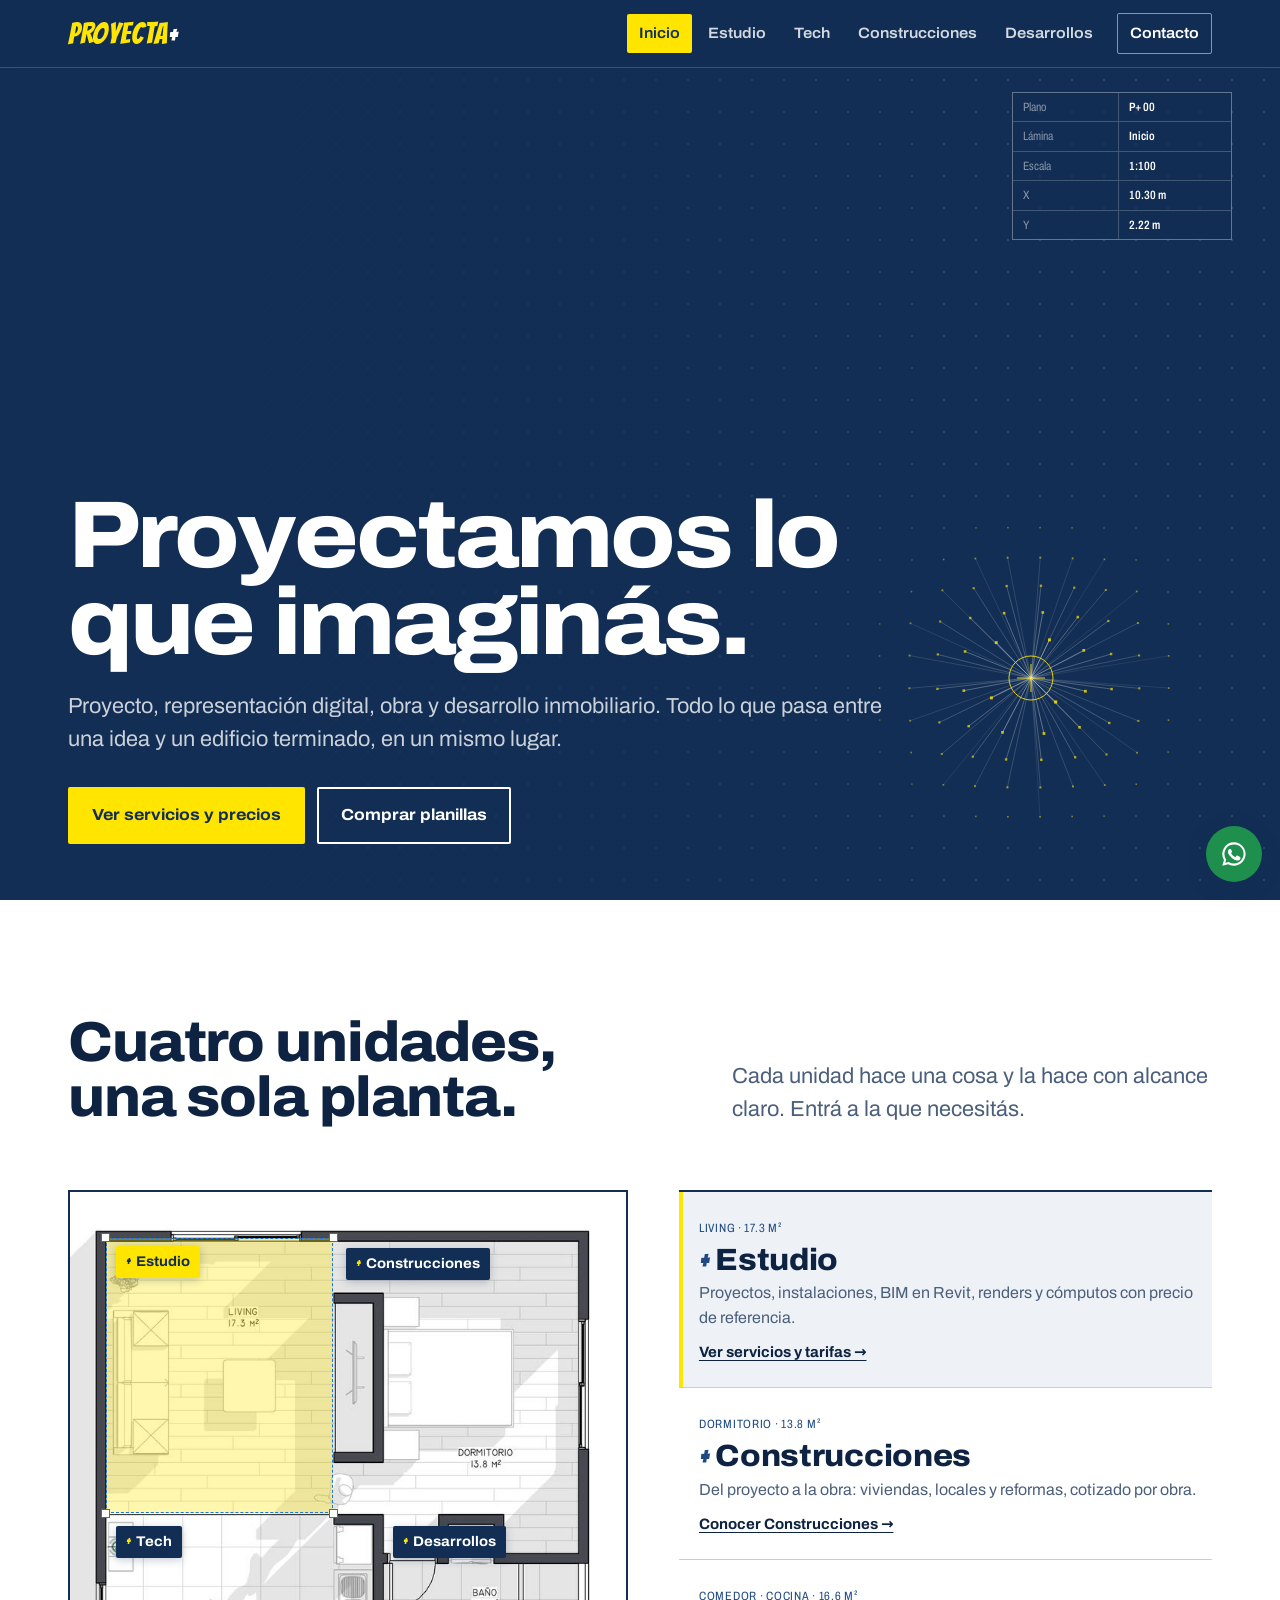
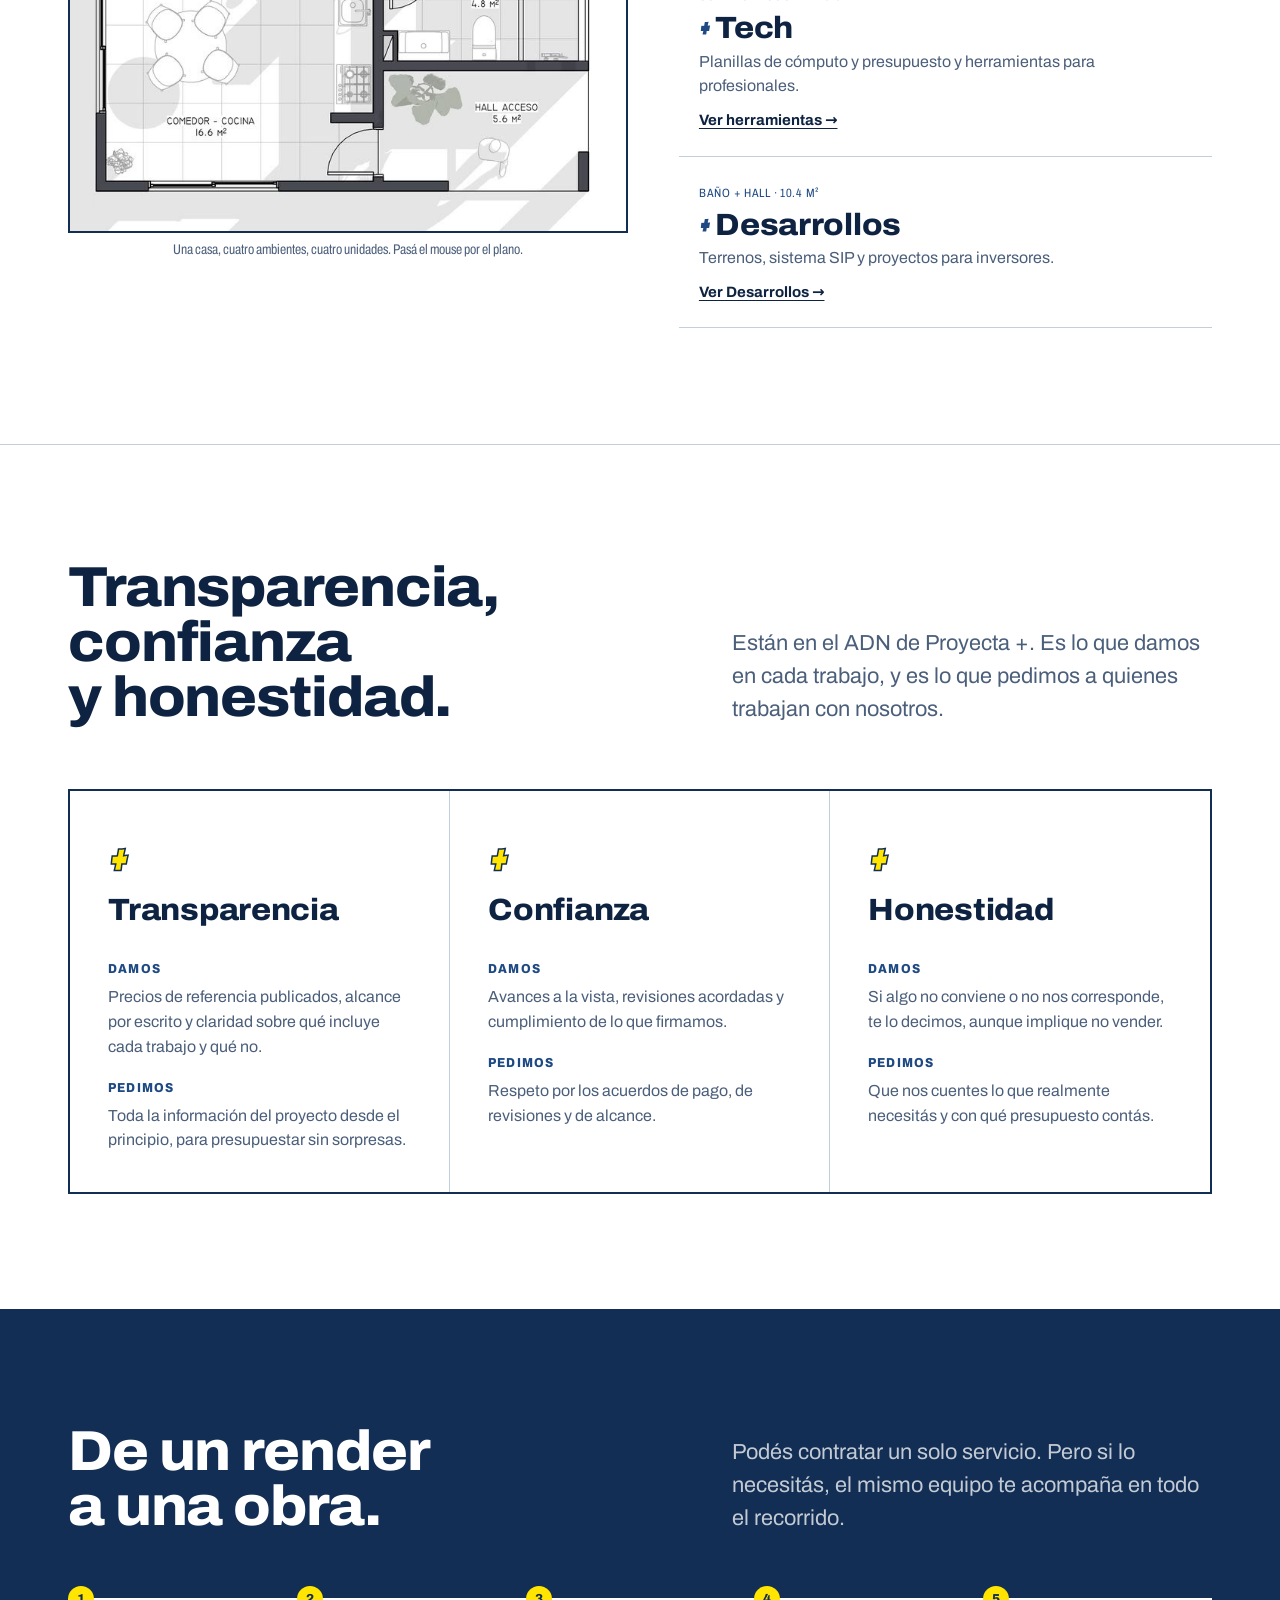
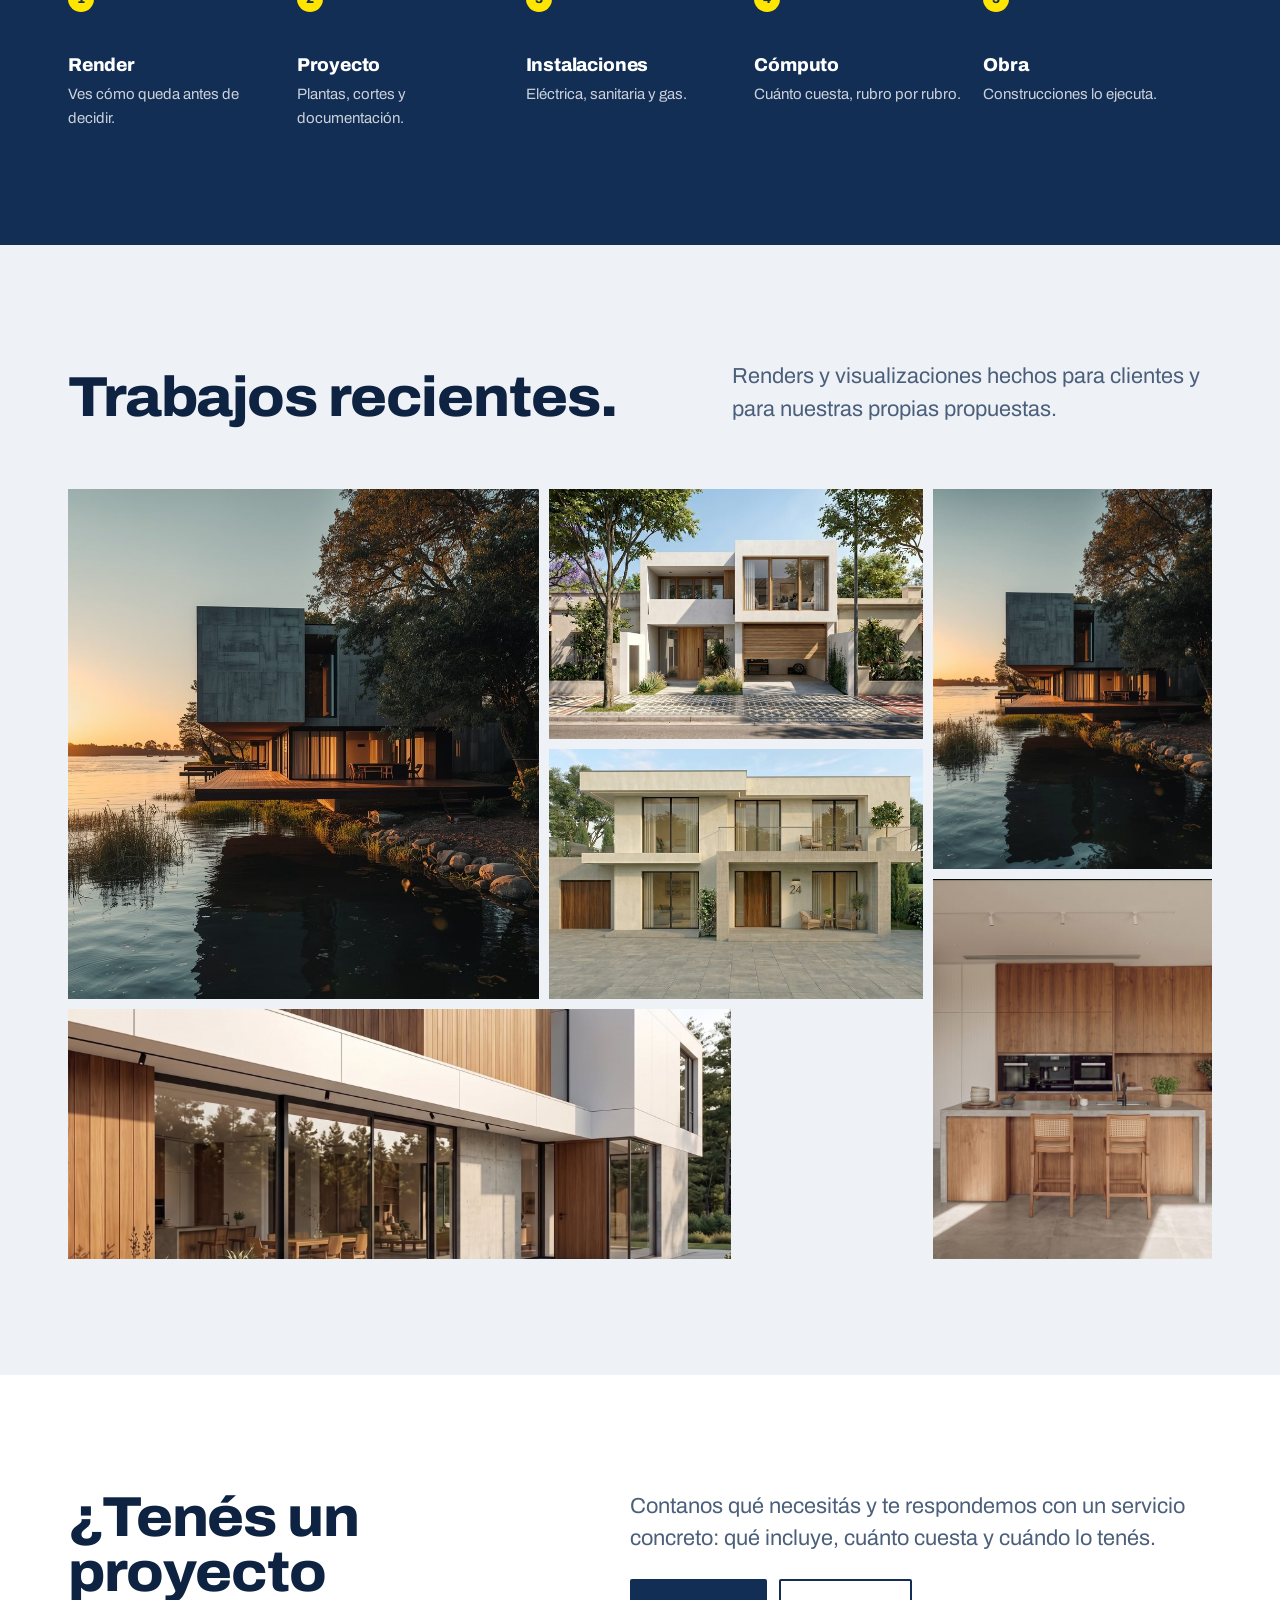
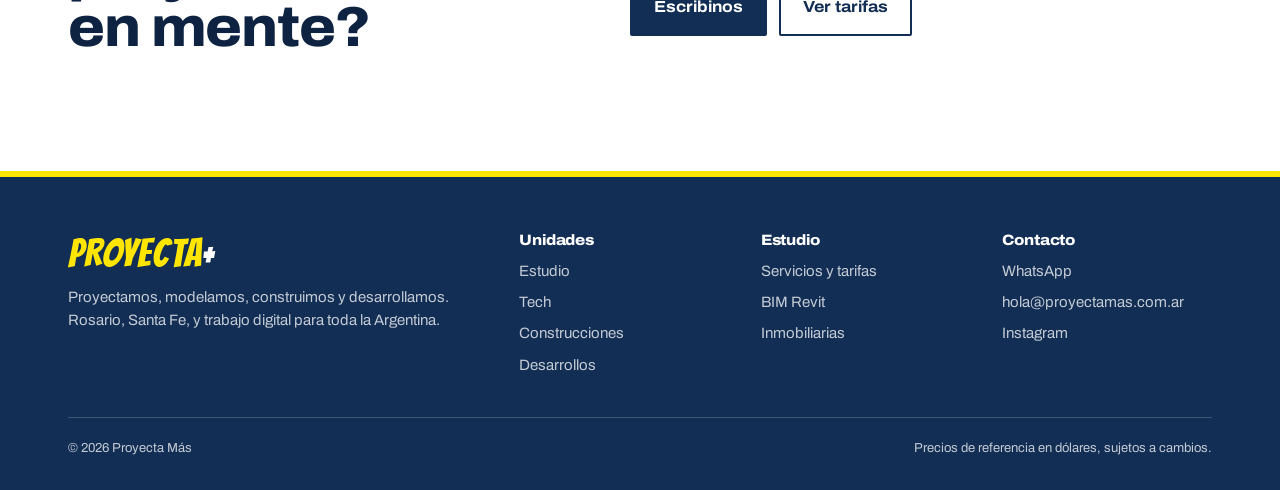
==== proyectamas/index.html @ a16e7447 "Plano real con selección de unidades en el inicio e imágenes por LOD - Inicio: plano de vivienda con" ====
<!doctype html>
<html lang="es-AR">
<head>
  <meta charset="utf-8">
  <meta name="viewport" content="width=device-width, initial-scale=1">
  <title>Proyecta Más · Proyectamos lo que imaginás</title>
  <meta name="description" content="Proyecto, BIM, renders, cómputos, obras y desarrollos inmobiliarios. Rosario y toda la Argentina.">
  <meta name="theme-color" content="#122e54">
  <meta property="og:title" content="Proyecta Más · Proyectamos lo que imaginás">
  <meta property="og:description" content="Proyecto, BIM, renders, cómputos, obras y desarrollos inmobiliarios. Rosario y toda la Argentina.">
  <meta property="og:image" content="assets/render_4.jpg">
  <link rel="icon" type="image/png" sizes="32x32" href="assets/icon/favicon-32.png">
  <link rel="icon" type="image/png" sizes="192x192" href="assets/icon/favicon-192.png">
  <link rel="apple-touch-icon" href="assets/icon/apple-touch-icon.png">
  <link rel="preload" href="assets/fonts/archivo-var.woff2" as="font" type="font/woff2" crossorigin>
  <link rel="stylesheet" href="css/site.css">
</head>
<body data-pagina="index">
  <a class="sr-only" href="#contenido">Saltar al contenido</a>
  <header class="site-header">
    <div class="wrap">
      <a class="logo" href="index.html" aria-label="Proyecta Más, inicio">PROYECTA<span>+</span></a>
      <button class="nav-toggle" aria-expanded="false" aria-controls="nav">Menú</button>
      <nav class="nav" id="nav" aria-label="Principal">
        <a href="index.html" aria-current="page">Inicio</a>
        <a href="estudio.html">Estudio</a>
        <a href="tech.html">Tech</a>
        <a href="construcciones.html">Construcciones</a>
        <a href="desarrollos.html">Desarrollos</a>
        <a class="nav-cta" href="contacto.html">Contacto</a>
      </nav>
    </div>
  </header>
  <main id="contenido">
    <section class="plano" aria-labelledby="h1">
      <canvas data-modo="grilla" aria-hidden="true"></canvas>
      <div class="rotulo" aria-hidden="true">
        <div>Plano</div><div><b>P+ 00</b></div>
        <div>Lámina</div><div><b>Inicio</b></div>
        <div>Escala</div><div><b>1:100</b></div>
        <div>X</div><div><b data-rot-x>0.00 m</b></div>
        <div>Y</div><div><b data-rot-y>0.00 m</b></div>
      </div>
      <div class="wrap">
        <h1 class="d1" id="h1">Proyectamos lo que imaginás.</h1>
        <p class="lead" style="margin-top:24px">Proyecto, representación digital, obra y desarrollo inmobiliario. Todo lo que pasa entre una idea y un edificio terminado, en un mismo lugar.</p>
        <div class="hero-actions">
          <a class="btn btn--yellow" href="estudio.html#tarifas">Ver servicios y precios</a>
          <a class="btn btn--ghost" href="tech.html">Comprar planillas</a>
        </div>
      </div>
    </section>

    <section class="sec sec--sheet" aria-labelledby="h-unidades">
      <div class="wrap">
        <div class="sec-head">
          <h2 class="d2" id="h-unidades">Cuatro unidades, una sola planta.</h2>
          <p class="lead">Cada unidad hace una cosa y la hace con alcance claro. Entrá a la que necesitás.</p>
        </div>

        <div class="plano-real" data-plano-real>
          <figure class="plano-img">
            <img src="assets/plano-unidades.jpg" width="736" height="847" alt="Planta de una vivienda con living, dormitorio, comedor-cocina, baño y hall de acceso" loading="lazy">
            <a class="zona" data-u="estudio" href="estudio.html" style="left:6.4%;top:7.3%;width:40.9%;height:42.9%" aria-label="Estudio: Proyectos, instalaciones, BIM en Revit, renders y cómputos con precio de referencia.">
              <i class="g g1"></i><i class="g g2"></i><i class="g g3"></i><i class="g g4"></i>
              <span class="zona-tag"><b>+</b> Estudio</span>
            </a>
            <a class="zona" data-u="construcciones" href="construcciones.html" style="left:47.8%;top:7.3%;width:45.2%;height:42.9%" aria-label="Construcciones: Del proyecto a la obra: viviendas, locales y reformas, cotizado por obra.">
              <i class="g g1"></i><i class="g g2"></i><i class="g g3"></i><i class="g g4"></i>
              <span class="zona-tag"><b>+</b> Construcciones</span>
            </a>
            <a class="zona" data-u="tech" href="tech.html" style="left:6.4%;top:50.8%;width:48.0%;height:42.5%" aria-label="Tech: Planillas de cómputo y presupuesto y herramientas para profesionales.">
              <i class="g g1"></i><i class="g g2"></i><i class="g g3"></i><i class="g g4"></i>
              <span class="zona-tag"><b>+</b> Tech</span>
            </a>
            <a class="zona" data-u="desarrollos" href="desarrollos.html" style="left:56.4%;top:50.8%;width:36.7%;height:42.5%" aria-label="Desarrollos: Terrenos, sistema SIP y proyectos para inversores.">
              <i class="g g1"></i><i class="g g2"></i><i class="g g3"></i><i class="g g4"></i>
              <span class="zona-tag"><b>+</b> Desarrollos</span>
            </a>
            <figcaption class="note">Una casa, cuatro ambientes, cuatro unidades. Pasá el mouse por el plano.</figcaption>
          </figure>
          <ol class="unidades-lista">
            <li><a data-u="estudio" href="estudio.html">
              <span class="u-amb">Living · 17.3 m²</span>
              <h3><span>+</span> Estudio</h3>
              <p>Proyectos, instalaciones, BIM en Revit, renders y cómputos con precio de referencia.</p>
              <span class="u-cta">Ver servicios y tarifas →</span>
            </a></li>
            <li><a data-u="construcciones" href="construcciones.html">
              <span class="u-amb">Dormitorio · 13.8 m²</span>
              <h3><span>+</span> Construcciones</h3>
              <p>Del proyecto a la obra: viviendas, locales y reformas, cotizado por obra.</p>
              <span class="u-cta">Conocer Construcciones →</span>
            </a></li>
            <li><a data-u="tech" href="tech.html">
              <span class="u-amb">Comedor · cocina · 16.6 m²</span>
              <h3><span>+</span> Tech</h3>
              <p>Planillas de cómputo y presupuesto y herramientas para profesionales.</p>
              <span class="u-cta">Ver herramientas →</span>
            </a></li>
            <li><a data-u="desarrollos" href="desarrollos.html">
              <span class="u-amb">Baño + hall · 10.4 m²</span>
              <h3><span>+</span> Desarrollos</h3>
              <p>Terrenos, sistema SIP y proyectos para inversores.</p>
              <span class="u-cta">Ver Desarrollos →</span>
            </a></li>
          </ol>
        </div>
      </div>
    </section>

    <section class="sec valores" aria-labelledby="h-valores">
      <div class="wrap">
        <div class="sec-head">
          <h2 class="d2" id="h-valores">Transparencia, confianza y honestidad.</h2>
          <p class="lead">Están en el ADN de Proyecta +. Es lo que damos en cada trabajo, y es lo que pedimos a quienes trabajan con nosotros.</p>
        </div>
        <div class="valores-grid">
          <article class="valor">
            <h3>Transparencia</h3>
            <dl>
              <dt>Damos</dt><dd>Precios de referencia publicados, alcance por escrito y claridad sobre qué incluye cada trabajo y qué no.</dd>
              <dt>Pedimos</dt><dd>Toda la información del proyecto desde el principio, para presupuestar sin sorpresas.</dd>
            </dl>
          </article>
          <article class="valor">
            <h3>Confianza</h3>
            <dl>
              <dt>Damos</dt><dd>Avances a la vista, revisiones acordadas y cumplimiento de lo que firmamos.</dd>
              <dt>Pedimos</dt><dd>Respeto por los acuerdos de pago, de revisiones y de alcance.</dd>
            </dl>
          </article>
          <article class="valor">
            <h3>Honestidad</h3>
            <dl>
              <dt>Damos</dt><dd>Si algo no conviene o no nos corresponde, te lo decimos, aunque implique no vender.</dd>
              <dt>Pedimos</dt><dd>Que nos cuentes lo que realmente necesitás y con qué presupuesto contás.</dd>
            </dl>
          </article>
        </div>
      </div>
    </section>

    <section class="sec sec--ink" aria-labelledby="h-flujo">
      <div class="wrap">
        <div class="sec-head">
          <h2 class="d2" id="h-flujo">De un render a una obra.</h2>
          <p class="lead">Podés contratar un solo servicio. Pero si lo necesitás, el mismo equipo te acompaña en todo el recorrido.</p>
        </div>
        <ol class="secuencia" style="--n:5">
          <li><h3>Render</h3><p>Ves cómo queda antes de decidir.</p></li>
          <li><h3>Proyecto</h3><p>Plantas, cortes y documentación.</p></li>
          <li><h3>Instalaciones</h3><p>Eléctrica, sanitaria y gas.</p></li>
          <li><h3>Cómputo</h3><p>Cuánto cuesta, rubro por rubro.</p></li>
          <li><h3>Obra</h3><p>Construcciones lo ejecuta.</p></li>
        </ol>
      </div>
    </section>

    <section class="sec" aria-labelledby="h-trabajos">
      <div class="wrap">
        <div class="sec-head">
          <h2 class="d2" id="h-trabajos">Trabajos recientes.</h2>
          <p class="lead">Renders y visualizaciones hechos para clientes y para nuestras propias propuestas.</p>
        </div>
        <div class="galeria">
          <figure class="g1"><img src="assets/render_4.jpg" alt="Vivienda frente a un espejo de agua al atardecer" loading="lazy"></figure>
          <figure class="g2"><img src="assets/render_6.jpg" alt="Fachada de vivienda de dos plantas con jardín" loading="lazy"></figure>
          <figure class="g3"><img src="assets/img_2.jpg" alt="Living de doble altura revestido en madera" loading="lazy"></figure>
          <figure class="g4"><img src="assets/render_9.jpg" alt="Casa blanca de dos plantas con cochera" loading="lazy"></figure>
          <figure class="g5"><img src="assets/render_2.jpg" alt="Cocina con isla en madera clara" loading="lazy"></figure>
          <figure class="g6"><img src="assets/img_6.jpg" alt="Vivienda contemporánea con fachada de madera y vidrio" loading="lazy"></figure>
        </div>
      </div>
    </section>

    <section class="sec sec--sheet" aria-labelledby="h-cta">
      <div class="wrap split">
        <h2 class="d2" id="h-cta">¿Tenés un proyecto en mente?</h2>
        <div>
          <p class="lead" style="margin-top:0">Contanos qué necesitás y te respondemos con un servicio concreto: qué incluye, cuánto cuesta y cuándo lo tenés.</p>
          <div class="hero-actions" style="margin-top:24px;display:flex;gap:12px;flex-wrap:wrap">
            <a class="btn btn--ink" href="contacto.html">Escribinos</a>
            <a class="btn btn--line" href="estudio.html#tarifas">Ver tarifas</a>
          </div>
        </div>
      </div>
    </section>
  </main>
  <footer class="site-footer">
    <div class="wrap">
      <div class="cols">
        <div>
          <a class="logo" href="index.html">PROYECTA<span>+</span></a>
          <p style="margin-top:12px;max-width:28em">Proyectamos, modelamos, construimos y desarrollamos. Rosario, Santa Fe, y trabajo digital para toda la Argentina.</p>
        </div>
        <div>
          <h4>Unidades</h4>
          <ul><li><a href="estudio.html">Estudio</a></li><li><a href="tech.html">Tech</a></li><li><a href="construcciones.html">Construcciones</a></li><li><a href="desarrollos.html">Desarrollos</a></li></ul>
        </div>
        <div>
          <h4>Estudio</h4>
          <ul><li><a href="estudio.html#tarifas">Servicios y tarifas</a></li><li><a href="estudio.html#bim">BIM Revit</a></li><li><a href="estudio.html#inmobiliarias">Inmobiliarias</a></li></ul>
        </div>
        <div>
          <h4>Contacto</h4>
          <ul>
            <li><a href="https://wa.me/5493425104877" target="_blank" rel="noopener">WhatsApp</a></li>
            <li><a href="mailto:hola@proyectamas.com.ar">hola@proyectamas.com.ar</a></li>
            <li><a href="https://instagram.com/_proyectamas_" target="_blank" rel="noopener">Instagram</a></li>
          </ul>
        </div>
      </div>
      <div class="legal"><span>© <span id="anio">2026</span> Proyecta Más</span><span>Precios de referencia en dólares, sujetos a cambios.</span></div>
    </div>
  </footer>
  <a class="wa-float" href="https://wa.me/5493425104877" target="_blank" rel="noopener" aria-label="Escribinos por WhatsApp"><svg viewBox="0 0 24 24" fill="currentColor" aria-hidden="true"><path d="M12 2a10 10 0 0 0-8.6 15.1L2 22l5-1.3A10 10 0 1 0 12 2zm0 18.2a8.2 8.2 0 0 1-4.2-1.2l-.3-.2-3 .8.8-2.9-.2-.3A8.2 8.2 0 1 1 12 20.2zm4.5-6.1c-.2-.1-1.5-.7-1.7-.8s-.4-.1-.6.1-.7.8-.8 1-.3.2-.5.1a6.7 6.7 0 0 1-3.3-2.9c-.2-.4.2-.4.7-1.3.1-.2 0-.3 0-.4l-.8-1.8c-.2-.5-.4-.4-.6-.4h-.5a1 1 0 0 0-.7.3 3 3 0 0 0-.9 2.2 5.1 5.1 0 0 0 1.1 2.7 11.7 11.7 0 0 0 4.5 4c1.7.7 2.3.8 3.2.6a2.7 2.7 0 0 0 1.8-1.2 2.2 2.2 0 0 0 .2-1.2c-.1-.1-.3-.2-.5-.3z"/></svg></a>
  <script src="js/site.js"></script>
</body>
</html>
---- proyectamas/css/site.css ----
/* PROYECTA + — hoja de estilos compartida
   Paleta institucional: azul #1e4982, azul oscuro #122e54, amarillo #ffe500 */

@font-face { font-family: "Archivo"; src: url(../assets/fonts/archivo-var.woff2) format("woff2"); font-weight: 100 900; font-stretch: 62% 125%; font-display: swap; }
@font-face { font-family: "Bangers"; src: url(../assets/fonts/bangers.woff2) format("woff2"); font-weight: 400; font-display: swap; }

:root {
  --ink: #122e54;        /* azul oscuro: fondos de plano, texto fuerte */
  --blue: #1e4982;       /* azul institucional */
  --blue-2: #2c5a9a;
  --yellow: #ffe500;     /* resaltador */
  --paper: #eef2f7;      /* papel de plano, frío */
  --sheet: #ffffff;
  --line: #c3cedd;       /* línea fina de dibujo */
  --line-dark: rgba(255,255,255,.18);
  --text: #0e2341;
  --muted: #4b5f7b;
  --wa: #1f8f4e;

  --f-display: "Archivo", system-ui, sans-serif;
  --f-logo: "Bangers", "Archivo", sans-serif;

  --gutter: clamp(16px, 4vw, 48px);
  --max: 1240px;
  --header-h: 68px;
}

*, *::before, *::after { box-sizing: border-box; }
html { -webkit-text-size-adjust: 100%; scroll-behavior: smooth; }
@media (prefers-reduced-motion: reduce) { html { scroll-behavior: auto; } }
body {
  margin: 0;
  background: var(--paper);
  color: var(--text);
  font-family: var(--f-display);
  font-size: 17px;
  line-height: 1.55;
  font-variation-settings: "wdth" 100;
}
img { max-width: 100%; display: block; }
a { color: inherit; }
:focus-visible { outline: 3px solid var(--yellow); outline-offset: 3px; }
.sr-only { position: absolute; width: 1px; height: 1px; overflow: hidden; clip: rect(0 0 0 0); white-space: nowrap; }

.wrap { max-width: var(--max); margin: 0 auto; padding: 0 var(--gutter); }

/* ---------- Tipografía ---------- */
h1, h2, h3, h4 { margin: 0; line-height: 1.02; font-weight: 800; letter-spacing: -0.01em; }
.d1 { font-size: clamp(34px, 7.4vw, 112px); font-variation-settings: "wdth" 110; font-weight: 800; line-height: .92; letter-spacing: -0.03em; }
.d2 { font-size: clamp(30px, 4.4vw, 60px); font-variation-settings: "wdth" 106; line-height: .98; letter-spacing: -0.02em; }
.d3 { font-size: clamp(24px, 2.6vw, 34px); font-variation-settings: "wdth" 106; }
.lead { font-size: clamp(18px, 1.7vw, 22px); line-height: 1.5; max-width: 38em; color: var(--muted); }
.note { font-variation-settings: "wdth" 75; font-size: 14px; color: var(--muted); }
p { max-width: 40em; }

/* ---------- Header ---------- */
.site-header {
  position: fixed; inset: 0 0 auto 0; z-index: 50;
  height: var(--header-h);
  display: flex; align-items: center;
  background: rgba(18, 46, 84, .86);
  backdrop-filter: blur(10px);
  -webkit-backdrop-filter: blur(10px);
  border-bottom: 1px solid var(--line-dark);
  color: #fff;
}
.site-header .wrap { display: flex; align-items: center; justify-content: space-between; width: 100%; }
.logo { font-family: var(--f-logo); font-size: 30px; letter-spacing: .02em; color: var(--yellow); text-decoration: none; line-height: 1; }
.logo span { color: #fff; }
.nav { display: flex; gap: 4px; align-items: center; }
.nav a {
  text-decoration: none; font-size: 15px; font-weight: 600;
  padding: 8px 12px; border-radius: 2px; color: rgba(255,255,255,.82);
  font-variation-settings: "wdth" 108;
}
.nav a:hover { color: #fff; background: rgba(255,255,255,.08); }
.nav a[aria-current="page"] { color: var(--ink); background: var(--yellow); }
.nav .nav-cta { margin-left: 8px; border: 1px solid rgba(255,255,255,.5); color: #fff; }
.nav-toggle { display: none; background: none; border: 1px solid rgba(255,255,255,.4); color: #fff; padding: 8px 12px; font: inherit; font-weight: 600; border-radius: 2px; cursor: pointer; }

@media (max-width: 900px) {
  .nav-toggle { display: block; }
  .nav {
    position: fixed; top: var(--header-h); left: 0; right: 0; bottom: 0;
    flex-direction: column; align-items: stretch; gap: 0;
    background: var(--ink); padding: 12px var(--gutter);
    transform: translateY(-110%); transition: transform .35s ease;
    visibility: hidden;
  }
  .nav.open { transform: none; visibility: visible; }
  .nav a { font-size: 26px; padding: 16px 4px; border-bottom: 1px solid var(--line-dark); font-variation-settings: "wdth" 118; }
  .nav a[aria-current="page"] { background: none; color: var(--yellow); }
  .nav .nav-cta { margin: 20px 0 0; text-align: center; }
}

/* ---------- Hero con plano interactivo ---------- */
.plano {
  position: relative; overflow: hidden;
  background: var(--ink); color: #fff;
  min-height: min(100svh, 920px);
  display: flex; align-items: flex-end;
  padding: calc(var(--header-h) + 48px) 0 56px;
}
.plano--short { min-height: min(78svh, 720px); }
.plano canvas { position: absolute; inset: 0; width: 100%; height: 100%; display: block; }
.plano .wrap { position: relative; z-index: 2; width: 100%; pointer-events: none; }
.plano .wrap a, .plano .wrap button { pointer-events: auto; }
.plano .lead { color: rgba(255,255,255,.78); }
.plano h1 { max-width: 12ch; }
.plano--short h1 { font-size: clamp(34px, 6vw, 88px); max-width: 16ch; }
@media (min-width: 701px) { .plano .wrap > h1, .plano .wrap > .lead { margin-right: 240px; } }
.plano .hero-actions { margin-top: 32px; display: flex; gap: 12px; flex-wrap: wrap; }

/* Rótulo: el cuadro de datos de un plano */
.rotulo {
  position: absolute; right: var(--gutter); top: calc(var(--header-h) + 24px); z-index: 2;
  border: 1px solid rgba(255,255,255,.35);
  display: grid; grid-template-columns: auto auto;
  font-variation-settings: "wdth" 75; font-size: 12px; line-height: 1.2;
  color: rgba(255,255,255,.75); background: rgba(18,46,84,.6);
  pointer-events: none; min-width: 220px;
}
.rotulo div { padding: 7px 10px; border-bottom: 1px solid rgba(255,255,255,.2); }
.rotulo div:nth-child(odd) { border-right: 1px solid rgba(255,255,255,.2); color: rgba(255,255,255,.5); }
.rotulo div:nth-last-child(-n+2) { border-bottom: 0; }
.rotulo b { color: #fff; font-weight: 600; font-variant-numeric: tabular-nums; }
@media (max-width: 700px) { .rotulo { display: none; } }

/* ---------- Botones ---------- */
.btn {
  display: inline-flex; align-items: center; gap: 10px;
  font: inherit; font-weight: 700; font-size: 16px; font-variation-settings: "wdth" 110;
  padding: 14px 22px; border-radius: 2px; text-decoration: none; cursor: pointer;
  border: 2px solid currentColor; background: transparent; color: inherit;
  transition: background .15s, color .15s;
}
.btn--yellow { background: var(--yellow); border-color: var(--yellow); color: var(--ink); }
.btn--yellow:hover { background: #fff; border-color: #fff; }
.btn--ghost:hover { background: rgba(255,255,255,.1); }
.btn--ink { background: var(--ink); border-color: var(--ink); color: #fff; }
.btn--ink:hover { background: var(--blue); border-color: var(--blue); }
.btn--line { color: var(--ink); }
.btn--line:hover { background: var(--ink); color: #fff; }

/* ---------- Secciones ---------- */
.sec { padding: clamp(64px, 9vw, 128px) 0; }
.sec--sheet { background: var(--sheet); }
.sec--ink { background: var(--ink); color: #fff; }
.sec--ink .lead { color: rgba(255,255,255,.75); }
.sec-head { display: grid; grid-template-columns: minmax(0, 1.25fr) minmax(0, 1fr); gap: 24px 64px; align-items: end; margin-bottom: clamp(36px, 5vw, 64px); }
.sec-head .lead { margin: 0; }
@media (max-width: 1000px) { .sec-head { grid-template-columns: 1fr; } }

/* ---------- Planta de unidades (home) ---------- */
.planta-wrap { position: relative; }
.planta { width: 100%; height: auto; display: block; }
.planta .room { cursor: pointer; }
.planta .room rect.fill { fill: var(--sheet); transition: fill .2s; }
.planta .room:hover rect.fill, .planta .room:focus rect.fill { fill: var(--yellow); }
.planta .room:focus { outline: none; }
.planta .room:focus-visible rect.fill { fill: var(--yellow); }
.planta .wall { stroke: var(--ink); stroke-width: 10; fill: none; stroke-linecap: square; }
.planta .thin { stroke: var(--ink); stroke-width: 1.5; fill: none; }
.planta .dim { stroke: var(--blue); stroke-width: 1; fill: none; }
.planta .door { stroke: var(--ink); stroke-width: 1.5; fill: none; stroke-dasharray: 4 4; }
.planta text { fill: var(--ink); font-family: var(--f-display); }
.planta .r-name { font-size: 44px; font-weight: 800; font-variation-settings: "wdth" 120; }
.planta .r-plus { font-family: var(--f-logo); font-size: 52px; fill: var(--blue); }
.planta .r-desc { font-size: 19px; fill: var(--muted); }
.planta .r-go { font-size: 17px; font-weight: 700; text-decoration: underline; }
.planta .dim-t { font-size: 15px; fill: var(--blue); font-variation-settings: "wdth" 75; }

.unidades-list { display: none; }
@media (max-width: 760px) {
  .planta-wrap { display: none; }
  .unidades-list { display: grid; gap: 0; border: 2px solid var(--ink); }
  .unidades-list a { display: block; padding: 24px 20px; text-decoration: none; border-bottom: 1px solid var(--line); background: var(--sheet); }
  .unidades-list a:last-child { border-bottom: 0; }
  .unidades-list a:active { background: var(--yellow); }
  .unidades-list h3 { font-size: 30px; font-variation-settings: "wdth" 118; }
  .unidades-list h3 span { font-family: var(--f-logo); color: var(--blue); font-weight: 400; }
  .unidades-list p { margin: 6px 0 0; color: var(--muted); }
}

/* ---------- Secuencias (procesos reales) ---------- */
.secuencia { list-style: none; margin: 0; padding: 0; display: grid; grid-template-columns: repeat(var(--n, 5), minmax(0, 1fr)); counter-reset: paso; }
.secuencia li { counter-increment: paso; position: relative; padding: 56px 16px 0 0; min-width: 0; border-top: 2px solid currentColor; }
.secuencia li::before {
  content: counter(paso); position: absolute; top: -14px; left: 0;
  width: 26px; height: 26px; border-radius: 50%; background: var(--yellow); color: var(--ink);
  display: grid; place-items: center; font-size: 13px; font-weight: 800;
}
.secuencia h3 { font-size: clamp(17px, 1.45vw, 21px); font-variation-settings: "wdth" 100; overflow-wrap: break-word; hyphens: auto; }
.secuencia p { font-size: 15px; margin: 8px 0 0; opacity: .78; }
@media (max-width: 1000px) {
  .secuencia { grid-template-columns: 1fr; }
  .secuencia li { border-top: 0; border-left: 2px solid currentColor; padding: 0 0 32px 32px; }
  .secuencia li::before { left: -14px; top: 0; }
}

/* ---------- Galería ---------- */
.galeria { display: grid; grid-template-columns: repeat(12, 1fr); grid-auto-rows: 120px; gap: 10px; }
.galeria figure { margin: 0; overflow: hidden; background: var(--ink); position: relative; }
.galeria img { width: 100%; height: 100%; object-fit: cover; transition: transform .6s ease; }
.galeria figure:hover img { transform: scale(1.04); }
.g1 { grid-column: span 5; grid-row: span 4; }
.g2 { grid-column: span 4; grid-row: span 2; }
.g3 { grid-column: span 3; grid-row: span 3; }
.g4 { grid-column: span 4; grid-row: span 2; }
.g5 { grid-column: span 3; grid-row: span 3; }
.g6 { grid-column: span 7; grid-row: span 2; }
@media (max-width: 760px) {
  .galeria { grid-template-columns: 1fr 1fr; grid-auto-rows: 150px; }
  .galeria figure { grid-column: span 1 !important; grid-row: span 1 !important; }
  .galeria .g1, .galeria .g6 { grid-column: span 2 !important; grid-row: span 2 !important; }
}

/* ---------- Bloques de texto + lista ---------- */
.split { display: grid; grid-template-columns: minmax(0, 6fr) minmax(0, 7fr); gap: 40px 64px; }
@media (max-width: 1000px) { .split { grid-template-columns: 1fr; } }
.lista-linea { list-style: none; margin: 0; padding: 0; border-top: 1px solid currentColor; }
.lista-linea li { padding: 18px 0; border-bottom: 1px solid var(--line); display: grid; grid-template-columns: minmax(0, 1fr) minmax(0, 1.4fr); gap: 16px; }
.sec--ink .lista-linea li { border-color: var(--line-dark); }
.lista-linea strong { font-size: 19px; font-variation-settings: "wdth" 112; }
.lista-linea span { color: var(--muted); }
.sec--ink .lista-linea span { color: rgba(255,255,255,.7); }
@media (max-width: 560px) { .lista-linea li { grid-template-columns: 1fr; gap: 4px; } }

/* ---------- Tarifario (estudio) ---------- */
.indice {
  position: sticky; top: var(--header-h); z-index: 20;
  background: var(--sheet); border-bottom: 1px solid var(--line);
}
.indice .wrap { display: flex; gap: 4px; overflow-x: auto; scrollbar-width: none; padding-top: 10px; padding-bottom: 10px; }
.indice .wrap::-webkit-scrollbar { display: none; }
.indice a { flex: none; text-decoration: none; font-weight: 600; font-size: 15px; padding: 8px 14px; border: 1px solid var(--line); border-radius: 2px; font-variation-settings: "wdth" 105; }
.indice a:hover, .indice a.activo { background: var(--ink); border-color: var(--ink); color: #fff; }

.categoria { padding: clamp(56px, 7vw, 96px) 0; border-bottom: 1px solid var(--line); scroll-margin-top: calc(var(--header-h) + 60px); }
.categoria:nth-child(even) { background: var(--sheet); }
.cat-head { display: grid; grid-template-columns: minmax(0, 1fr); gap: 14px; margin-bottom: 36px; }
.cat-head p { max-width: 44em; }
.cat-head p { margin: 0; color: var(--muted); }
@media (max-width: 860px) { .cat-head { grid-template-columns: 1fr; } }

.niveles { display: grid; grid-template-columns: repeat(var(--n, 3), minmax(0, 1fr)); gap: 1px; border: 2px solid var(--ink); background: var(--line); }
.nivel { padding: 26px 22px 24px; background: var(--sheet); display: flex; flex-direction: column; position: relative; min-width: 0; }
@media (max-width: 1100px) { .niveles[style*="--n:5"], .niveles[style*="--n:4"] { grid-template-columns: repeat(2, minmax(0, 1fr)); } .niveles[style*="--n:5"] .nivel:last-child { grid-column: span 2; } }
@media (max-width: 860px) { .niveles { grid-template-columns: repeat(2, minmax(0, 1fr)) !important; } .niveles[style*="--n:3"] .nivel:last-child { grid-column: span 2; } }
@media (max-width: 600px) { .niveles { grid-template-columns: 1fr !important; } .niveles .nivel:last-child { grid-column: auto !important; } }
.nivel.destacado { background: var(--ink); color: #fff; }
.nivel.destacado::after {
  content: "El más pedido"; position: absolute; top: -13px; left: 20px;
  background: var(--yellow); color: var(--ink); font-size: 12px; font-weight: 800; padding: 3px 10px;
  font-variation-settings: "wdth" 100;
}
.nivel h3 { font-size: clamp(19px, 1.6vw, 22px); font-variation-settings: "wdth" 115; }
.nivel .sub { font-size: 14px; color: var(--muted); margin-top: 4px; }
.nivel.destacado .sub { color: rgba(255,255,255,.6); }
.precio { margin: 20px 0 2px; font-size: 40px; font-weight: 800; font-variation-settings: "wdth" 120; line-height: 1; font-variant-numeric: tabular-nums; }
.precio small { font-size: 15px; font-weight: 600; font-variation-settings: "wdth" 100; }
.precio .desde { display: block; font-size: 13px; font-weight: 600; margin-bottom: 4px; opacity: .7; }
.precio.cotizar { font-size: 26px; }
.extra { font-size: 14px; color: var(--muted); min-height: 1.4em; }
.nivel.destacado .extra { color: rgba(255,255,255,.65); }
.nivel ul { list-style: none; margin: 18px 0 20px; padding: 0; font-size: 15px; flex: 1; }
.nivel li { padding: 6px 0 6px 20px; position: relative; border-top: 1px dashed var(--line); }
.nivel.destacado li { border-color: rgba(255,255,255,.18); }
.nivel li::before { content: ""; position: absolute; left: 2px; top: 14px; width: 8px; height: 2px; background: var(--blue); }
.nivel.destacado li::before { background: var(--yellow); }
.meta { display: flex; gap: 16px; font-size: 13px; font-variation-settings: "wdth" 80; margin-bottom: 16px; color: var(--muted); }
.nivel.destacado .meta { color: rgba(255,255,255,.65); }
.nivel .btn { justify-content: center; width: 100%; padding: 11px 14px; font-size: 15px; }
.nivel.destacado .btn { background: var(--yellow); border-color: var(--yellow); color: var(--ink); }
.nivel:not(.destacado) .btn { color: var(--ink); }
.nivel:not(.destacado) .btn:hover { background: var(--ink); color: #fff; }

.cat-pie { display: grid; grid-template-columns: repeat(3, minmax(0, 1fr)); gap: 32px; margin-top: 32px; font-size: 15px; }
.cat-pie h4 { font-size: 15px; font-variation-settings: "wdth" 110; margin-bottom: 8px; }
.cat-pie ul { margin: 0; padding-left: 18px; color: var(--muted); }
.cat-pie p { margin: 0; color: var(--muted); }
@media (max-width: 860px) { .cat-pie { grid-template-columns: 1fr; gap: 20px; } }

/* LOD: selector con dibujo */
.lod { display: grid; grid-template-columns: minmax(0, 5fr) minmax(0, 7fr); gap: 0; border: 2px solid var(--ink); background: var(--sheet); margin-bottom: 28px; }
.lod-dibujo { background: var(--ink); padding: 24px; display: grid; place-items: center; min-height: 300px; }
.lod-dibujo svg { width: 100%; max-width: 380px; height: auto; }
.lod-panel { padding: 28px; display: flex; flex-direction: column; }
.lod-tabs { display: flex; flex-wrap: wrap; gap: 6px; margin-bottom: 22px; }
.lod-tabs button { font: inherit; font-weight: 700; font-size: 15px; padding: 8px 12px; background: none; border: 1px solid var(--line); border-radius: 2px; cursor: pointer; color: var(--ink); font-variation-settings: "wdth" 105; }
.lod-tabs button[aria-selected="true"] { background: var(--yellow); border-color: var(--ink); }
.lod-panel h3 { font-size: 30px; font-variation-settings: "wdth" 118; }
.lod-panel .precio { margin-top: 12px; }
.lod-panel ul { padding-left: 18px; color: var(--muted); }
@media (max-width: 860px) { .lod { grid-template-columns: 1fr; } .lod-dibujo { min-height: 220px; } }

.condiciones { background: var(--ink); color: #fff; }
.condiciones ol { margin: 0; padding: 0; list-style: none; display: grid; grid-template-columns: repeat(2, minmax(0, 1fr)); gap: 0 48px; }
.condiciones li { padding: 16px 0; border-bottom: 1px solid var(--line-dark); color: rgba(255,255,255,.82); }
@media (max-width: 760px) { .condiciones ol { grid-template-columns: 1fr; } }

/* ---------- Tech ---------- */
.productos { display: grid; grid-template-columns: repeat(3, minmax(0, 1fr)); border-top: 2px solid var(--ink); border-left: 2px solid var(--ink); }
.producto { padding: 28px 24px; border-right: 2px solid var(--ink); border-bottom: 2px solid var(--ink); background: var(--sheet); position: relative; }
.producto .celda { font-variation-settings: "wdth" 75; font-size: 13px; color: var(--blue); }
.producto h3 { font-size: 24px; margin-top: 10px; font-variation-settings: "wdth" 115; }
.producto p { color: var(--muted); font-size: 15px; margin: 10px 0 0; }
.producto--suite { background: var(--yellow); }
.producto--suite p { color: var(--ink); }
@media (max-width: 860px) { .productos { grid-template-columns: 1fr 1fr; } }
@media (max-width: 560px) { .productos { grid-template-columns: 1fr; } }
.proximos { display: flex; flex-wrap: wrap; gap: 10px; margin-top: 28px; padding: 0; list-style: none; }
.proximos li { border: 1px dashed rgba(255,255,255,.4); padding: 10px 16px; border-radius: 2px; }

/* ---------- Contacto ---------- */
.contacto-grid { display: grid; grid-template-columns: minmax(0, 1fr) minmax(0, 1.2fr); gap: 48px 80px; }
@media (max-width: 860px) { .contacto-grid { grid-template-columns: 1fr; } }
.canales { list-style: none; margin: 0; padding: 0; border-top: 2px solid var(--ink); }
.canales li { border-bottom: 1px solid var(--line); }
.canales a { display: flex; justify-content: space-between; gap: 16px; padding: 20px 0; text-decoration: none; font-size: 20px; font-weight: 700; font-variation-settings: "wdth" 110; }
.canales a:hover { color: var(--blue); }
.canales small { font-weight: 500; color: var(--muted); font-size: 15px; font-variation-settings: "wdth" 100; }
form.form { background: var(--sheet); border: 2px solid var(--ink); padding: clamp(20px, 3vw, 36px); display: grid; gap: 18px; }
.form label { display: grid; gap: 6px; font-weight: 600; font-size: 15px; }
.form input, .form select, .form textarea {
  font: inherit; font-size: 16px; padding: 12px 14px; border: 1px solid var(--line); border-radius: 2px; background: var(--paper); color: var(--text); width: 100%;
}
.form input:focus, .form select:focus, .form textarea:focus { outline: 2px solid var(--blue); outline-offset: 0; border-color: var(--blue); }
.form textarea { min-height: 130px; resize: vertical; }
.form .fila { display: grid; grid-template-columns: 1fr 1fr; gap: 18px; }
@media (max-width: 560px) { .form .fila { grid-template-columns: 1fr; } }
.form .acciones { display: flex; flex-wrap: wrap; gap: 12px; }
.form .error { color: #b3261e; font-size: 14px; min-height: 1em; margin: 0; }

/* ---------- Footer ---------- */
.site-footer { background: var(--ink); color: rgba(255,255,255,.75); padding: 56px 0 32px; font-size: 15px; border-top: 6px solid var(--yellow); }
.site-footer .cols { display: grid; grid-template-columns: 2fr 1fr 1fr 1fr; gap: 32px; }
.site-footer h4 { color: #fff; font-size: 15px; margin-bottom: 12px; font-variation-settings: "wdth" 110; }
.site-footer ul { list-style: none; padding: 0; margin: 0; display: grid; gap: 8px; }
.site-footer a { text-decoration: none; }
.site-footer a:hover { color: var(--yellow); }
.site-footer .logo { font-size: 40px; }
.site-footer .legal { margin-top: 40px; padding-top: 20px; border-top: 1px solid var(--line-dark); font-size: 13px; display: flex; justify-content: space-between; gap: 16px; flex-wrap: wrap; }
@media (max-width: 760px) { .site-footer .cols { grid-template-columns: 1fr 1fr; } .site-footer .cols > :first-child { grid-column: span 2; } }

/* WhatsApp flotante */
.wa-float {
  position: fixed; right: 18px; bottom: 18px; z-index: 40;
  width: 56px; height: 56px; border-radius: 50%; background: var(--wa); color: #fff;
  display: grid; place-items: center; box-shadow: 0 6px 18px rgba(18,46,84,.35);
}
.wa-float svg { width: 28px; height: 28px; }
@media (min-width: 601px) { .niveles[style*="--n:4"] .nivel h3, .niveles[style*="--n:5"] .nivel h3 { min-height: 2.1em; } }

/* Velo detrás del texto del hero: el efecto se ve, pero el texto siempre se lee */
.plano::after {
  content: ""; position: absolute; inset: 0; z-index: 1; pointer-events: none;
  background: linear-gradient(90deg, rgba(18,46,84,.88) 0%, rgba(18,46,84,.62) 48%, rgba(18,46,84,0) 74%);
}
@media (max-width: 700px) {
  .plano::after { background: linear-gradient(0deg, rgba(18,46,84,.94) 0%, rgba(18,46,84,.8) 52%, rgba(18,46,84,0) 82%); }
}

h1, h2 { text-wrap: balance; }

/* ---------- Cursores por unidad ---------- */
@media (hover: hover) and (pointer: fine) {
  body { cursor: -webkit-image-set(url(../assets/cursores/pmas.png) 1x, url(../assets/cursores/pmas@2x.png) 2x) 11 5, url(../assets/cursores/pmas.png) 11 5, auto; }
  body[data-pagina="estudio"] { cursor: url(../assets/cursores/escuadra.svg) 2 2, url(../assets/cursores/escuadra.png) 2 2, auto; }
  body[data-pagina="tech"] { cursor: url(../assets/cursores/compu.svg) 3 3, url(../assets/cursores/compu.png) 3 3, auto; }
  body[data-pagina="construcciones"] { cursor: url(../assets/cursores/maquina.svg) 3 13, url(../assets/cursores/maquina.png) 3 13, auto; }
  body[data-pagina="desarrollos"] { cursor: url(../assets/cursores/edificio.svg) 9 1, url(../assets/cursores/edificio.png) 9 1, auto; }
  a, button, select, summary, label, [role="tab"], .room { cursor: pointer; }
  input, textarea { cursor: text; }
}

/* ---------- Aviso de precios ---------- */
.aviso { margin: 14px 0 0; font-size: 14px; color: var(--muted); padding-left: 14px; border-left: 3px solid var(--yellow); max-width: 60em; }
/* LOD con imágenes: se apilan y se funden al cambiar de nivel */
.lod { grid-template-columns: minmax(0, 1.45fr) minmax(0, 1fr); }
.lod-dibujo { position: relative; background: #0a2650; padding: 0; display: block; min-height: 0; align-self: stretch; overflow: hidden; }
.lod-dibujo::before { content: ""; display: block; padding-top: 56.25%; } /* alto mínimo 16:9 según el ancho */
.lod-dibujo svg { position: absolute; inset: 10%; width: 80%; height: 80%; max-width: none; }
.lod-img { position: absolute; inset: 0; width: 100%; height: 100%; object-fit: contain; opacity: 0; transition: opacity .45s ease; }
.lod-img.activa { opacity: 1; }
@media (prefers-reduced-motion: reduce) { .lod-img { transition: none; } }
@media (max-width: 860px) { .lod { grid-template-columns: 1fr; } .lod-dibujo { min-height: 0; } }

/* ---------- Valores ---------- */
.valores { background: var(--sheet); border-top: 1px solid var(--line); }
.valores-grid { display: grid; grid-template-columns: repeat(3, minmax(0, 1fr)); border: 2px solid var(--ink); }
.valor { padding: clamp(24px, 3vw, 40px); border-right: 1px solid var(--line); position: relative; }
.valor:last-child { border-right: 0; }
.valor::before { content: "+"; font-family: var(--f-logo); color: var(--yellow); -webkit-text-stroke: 1.5px var(--ink); font-size: 56px; line-height: 1; display: block; margin-bottom: 8px; }
.valor h3 { font-size: clamp(26px, 2.4vw, 34px); font-variation-settings: "wdth" 106; margin-bottom: 22px; }
.valor dl { margin: 0; display: grid; gap: 6px; }
.valor dt { font-size: 13px; font-weight: 800; text-transform: uppercase; letter-spacing: .08em; color: var(--blue); margin-top: 12px; font-variation-settings: "wdth" 90; }
.valor dd { margin: 0; color: var(--muted); font-size: 16px; }
@media (max-width: 900px) { .valores-grid { grid-template-columns: 1fr; } .valor { border-right: 0; border-bottom: 1px solid var(--line); } .valor:last-child { border-bottom: 0; } }

/* ---------- Plano real con selección (home) ---------- */
.plano-real { display: grid; grid-template-columns: minmax(0, 1.05fr) minmax(0, 1fr); gap: clamp(28px, 4vw, 64px); align-items: start; }
.plano-img { margin: 0; position: relative; border: 2px solid var(--ink); background: #fff; }
.plano-img img { width: 100%; height: auto; display: block; }
.plano-img figcaption { position: absolute; left: 0; right: 0; top: 100%; margin-top: 10px; text-align: center; line-height: 1.35; }
.plano-img { margin-bottom: 40px; }
.zona { position: absolute; display: block; text-decoration: none; outline: none; }
.zona::before { content: ""; position: absolute; inset: 0; border: 1.5px dashed transparent; background: rgba(255,229,0,0); transition: background .25s, border-color .25s; }
.zona .g { position: absolute; width: 9px; height: 9px; background: #fff; border: 1.5px solid #1a73e8; opacity: 0; transition: opacity .2s; }
.zona .g1 { left: -5px; top: -5px; } .zona .g2 { right: -5px; top: -5px; } .zona .g3 { left: -5px; bottom: -5px; } .zona .g4 { right: -5px; bottom: -5px; }
.zona-tag {
  position: absolute; left: 10px; top: 10px; background: var(--ink); color: #fff;
  font-size: 14px; font-weight: 700; padding: 5px 10px; border-radius: 2px; font-variation-settings: "wdth" 106;
  box-shadow: 0 2px 8px rgba(18,46,84,.25); transition: background .2s, color .2s, transform .2s;
}
.zona-tag b { font-family: var(--f-logo); font-weight: 400; color: var(--yellow); margin-right: 2px; }
.zona.on::before, .zona:focus-visible::before { border-color: #1a73e8; background: rgba(255,229,0,.32); }
.zona.on .g, .zona:focus-visible .g { opacity: 1; }
.zona.on .zona-tag, .zona:focus-visible .zona-tag { background: var(--yellow); color: var(--ink); transform: translateY(-2px); }
.zona.on .zona-tag b { color: var(--ink); }

.unidades-lista { list-style: none; margin: 0; padding: 0; border-top: 2px solid var(--ink); }
.unidades-lista li { border-bottom: 1px solid var(--line); }
.unidades-lista a { display: block; padding: 22px 16px 22px 20px; text-decoration: none; position: relative; transition: background .2s; }
.unidades-lista a::before { content: ""; position: absolute; left: 0; top: 0; bottom: 0; width: 4px; background: transparent; transition: background .2s; }
.unidades-lista a.on { background: var(--paper); }
.unidades-lista a.on::before { background: var(--yellow); }
.unidades-lista .u-amb { font-size: 12px; color: var(--blue); font-variation-settings: "wdth" 80; text-transform: uppercase; letter-spacing: .06em; }
.unidades-lista h3 { font-size: clamp(24px, 2.4vw, 32px); font-variation-settings: "wdth" 106; margin-top: 4px; }
.unidades-lista h3 span { font-family: var(--f-logo); font-weight: 400; color: var(--blue); }
.unidades-lista p { margin: 6px 0 8px; color: var(--muted); font-size: 16px; }
.unidades-lista .u-cta { font-weight: 700; font-size: 15px; text-decoration: underline; text-underline-offset: 3px; }
@media (max-width: 900px) {
  .plano-real { grid-template-columns: 1fr; }
  .plano-img { max-width: 560px; margin: 0 auto 64px; width: 100%; }
  .zona-tag { font-size: 12px; padding: 4px 8px; left: 6px; top: 6px; }
}
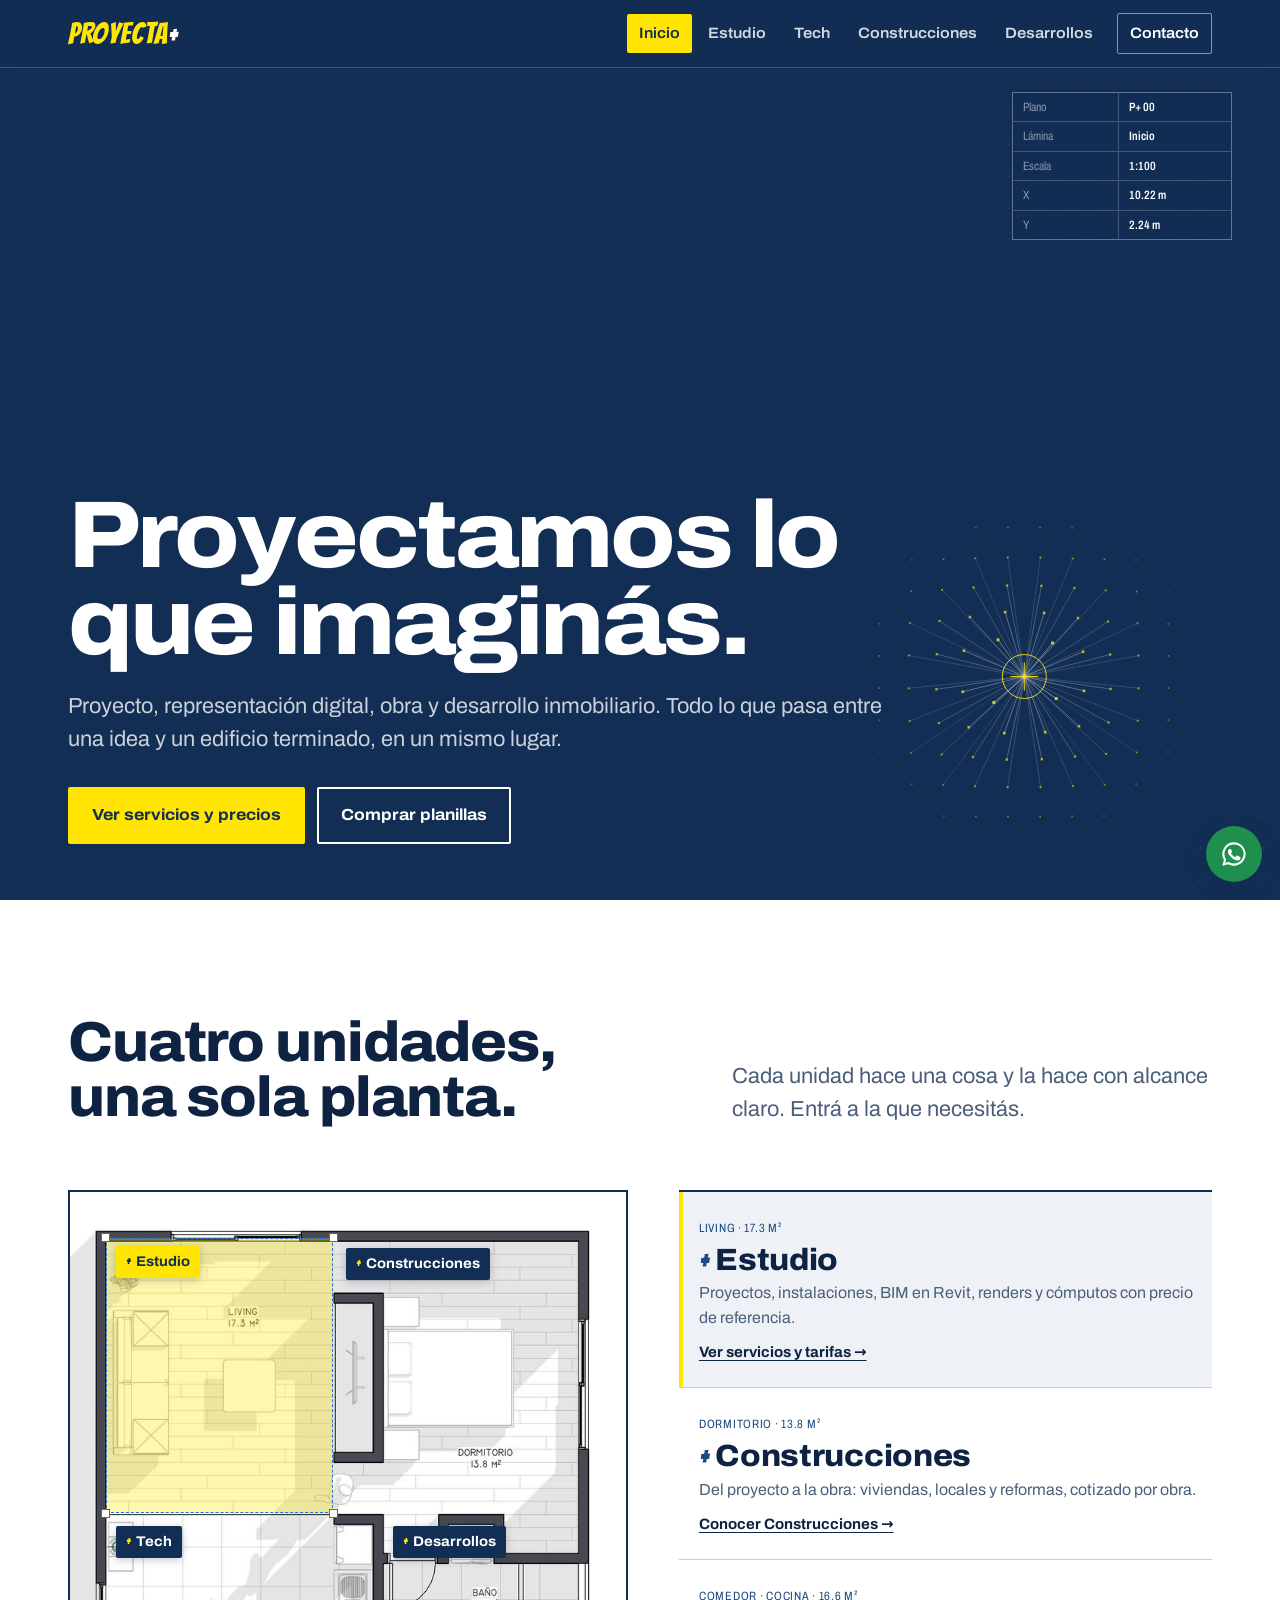
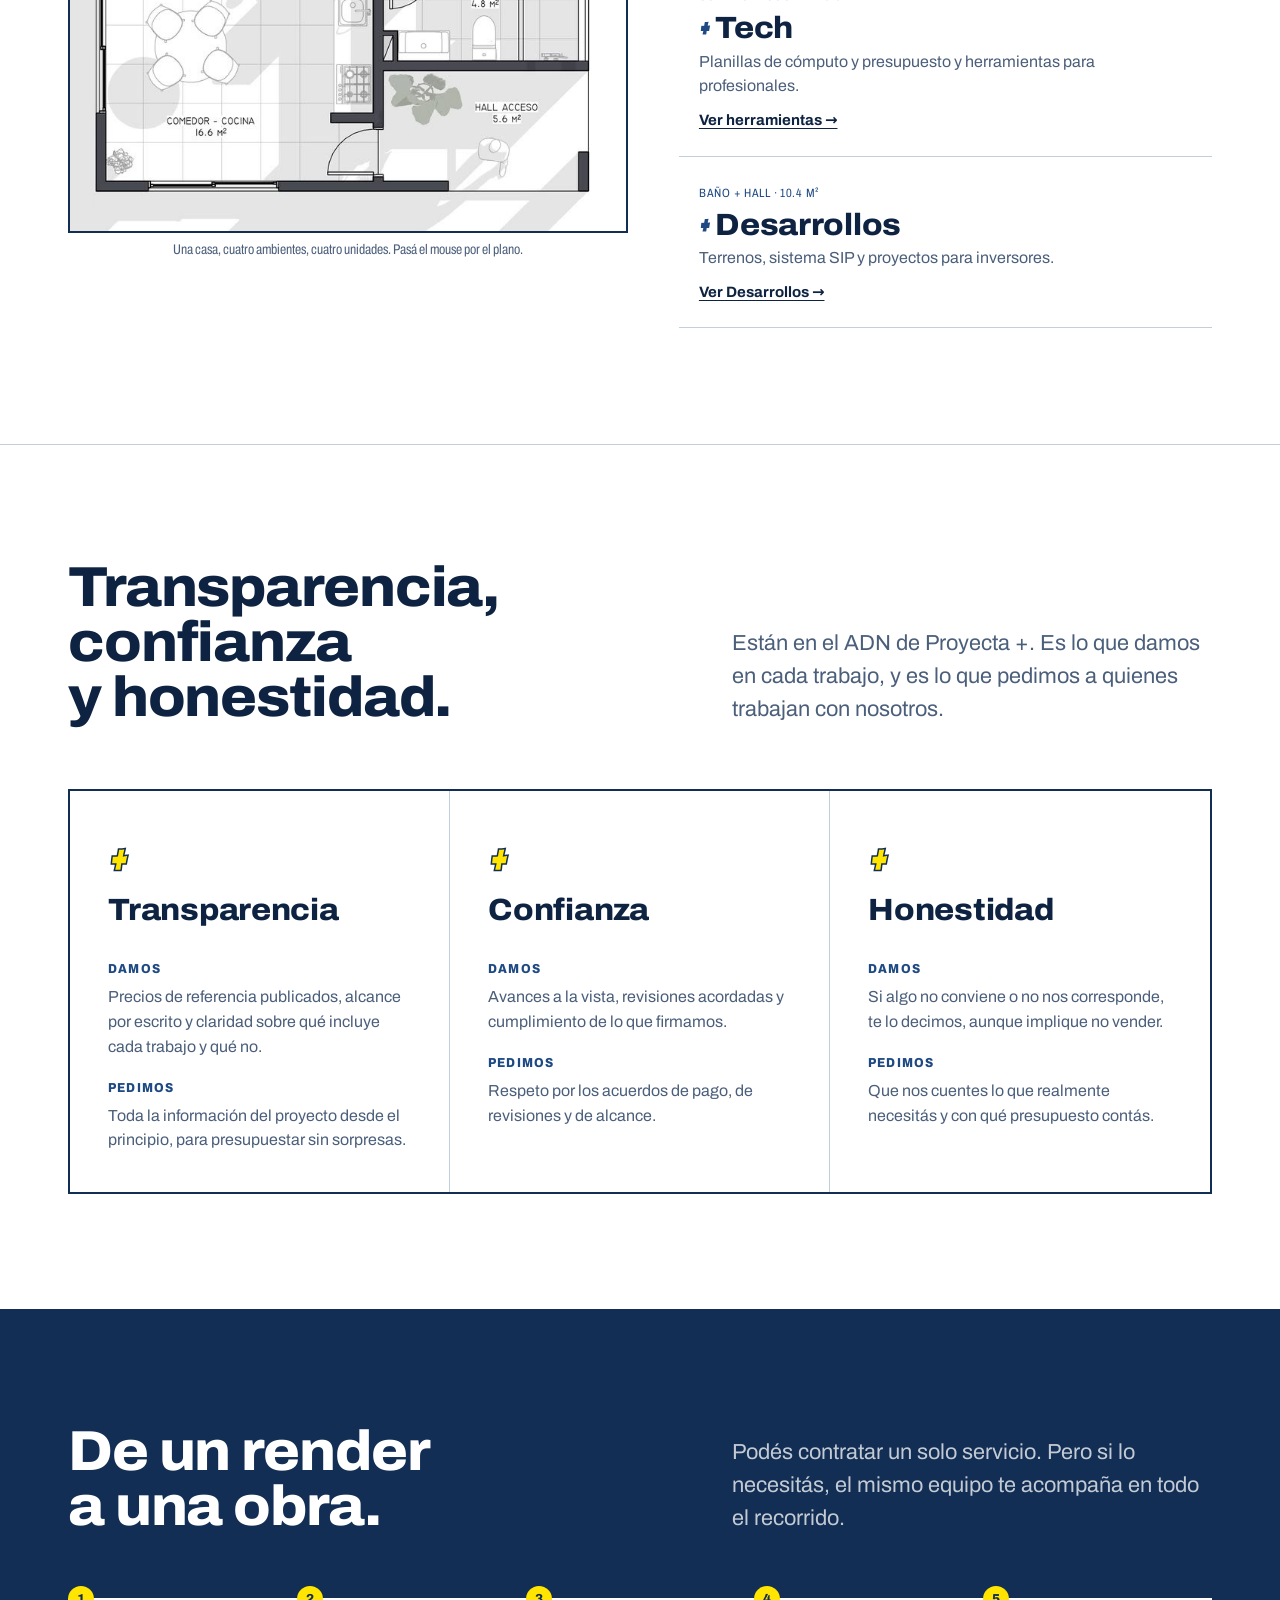
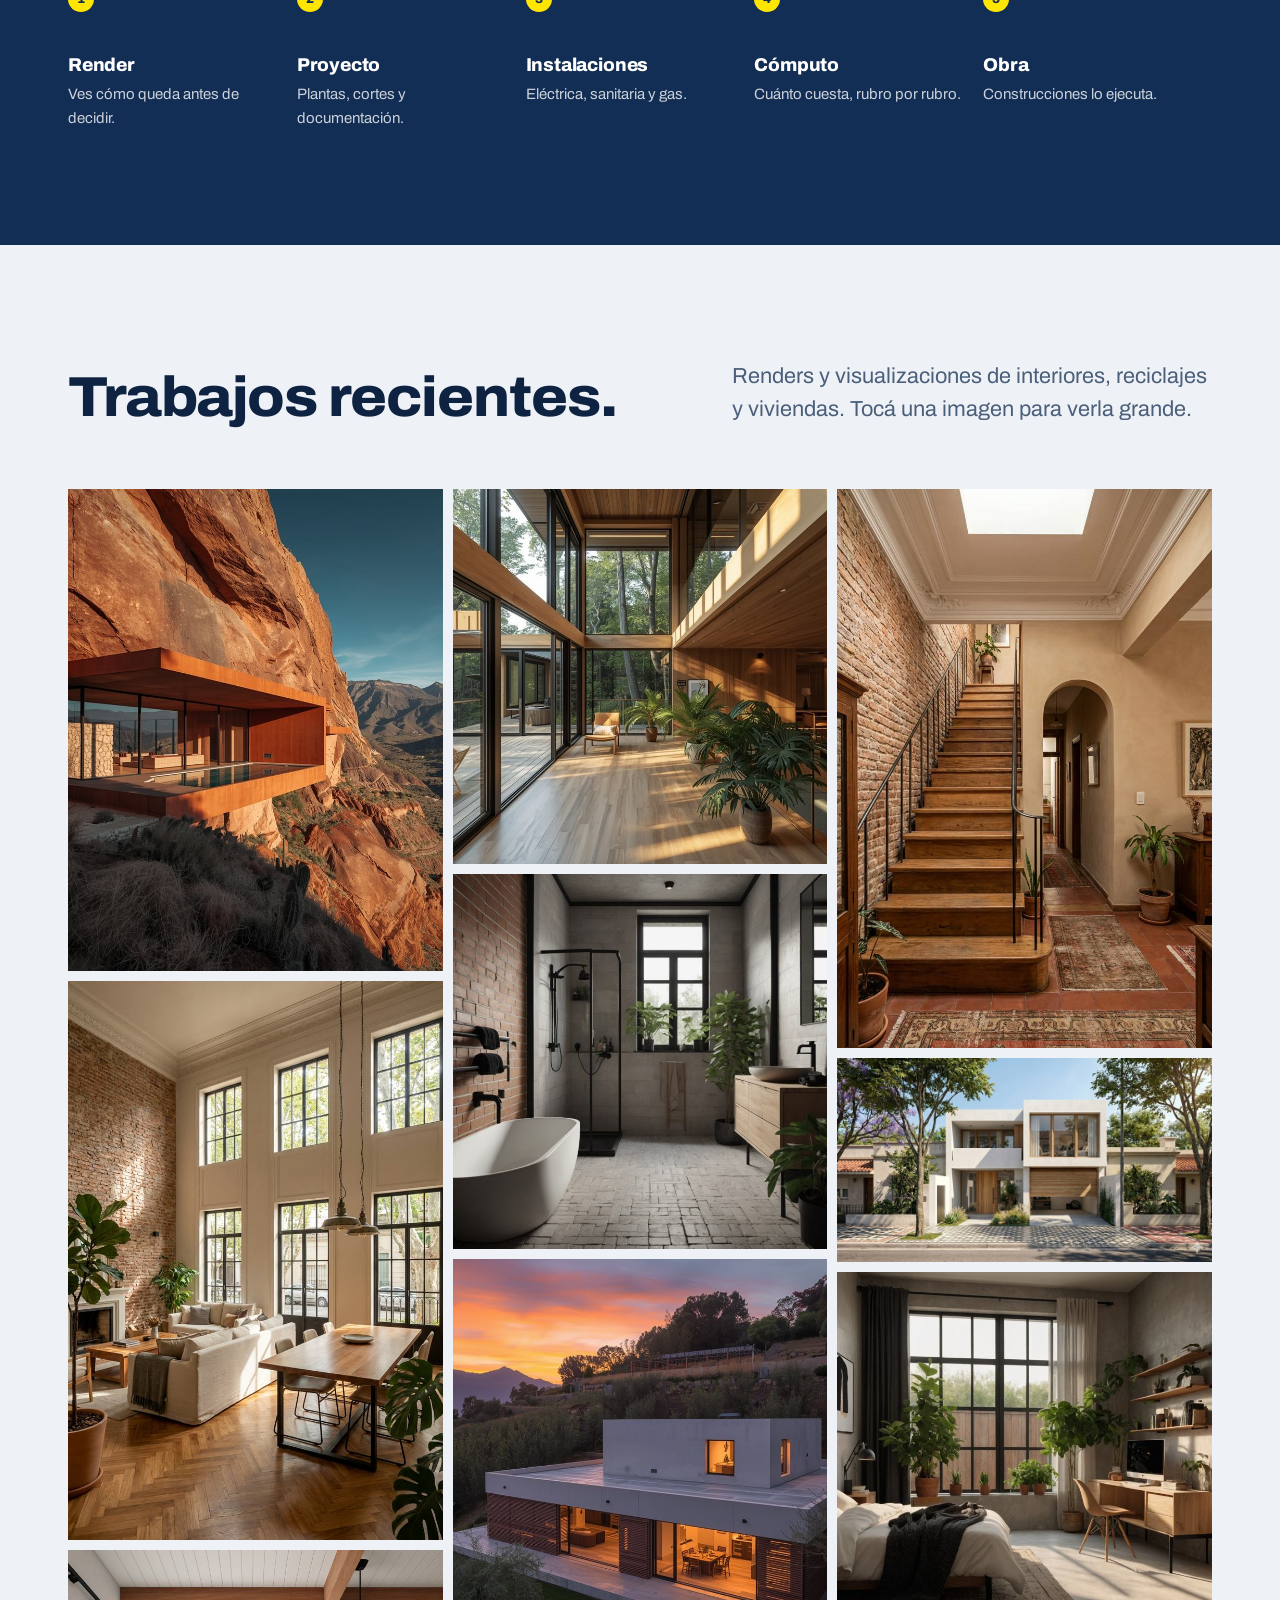
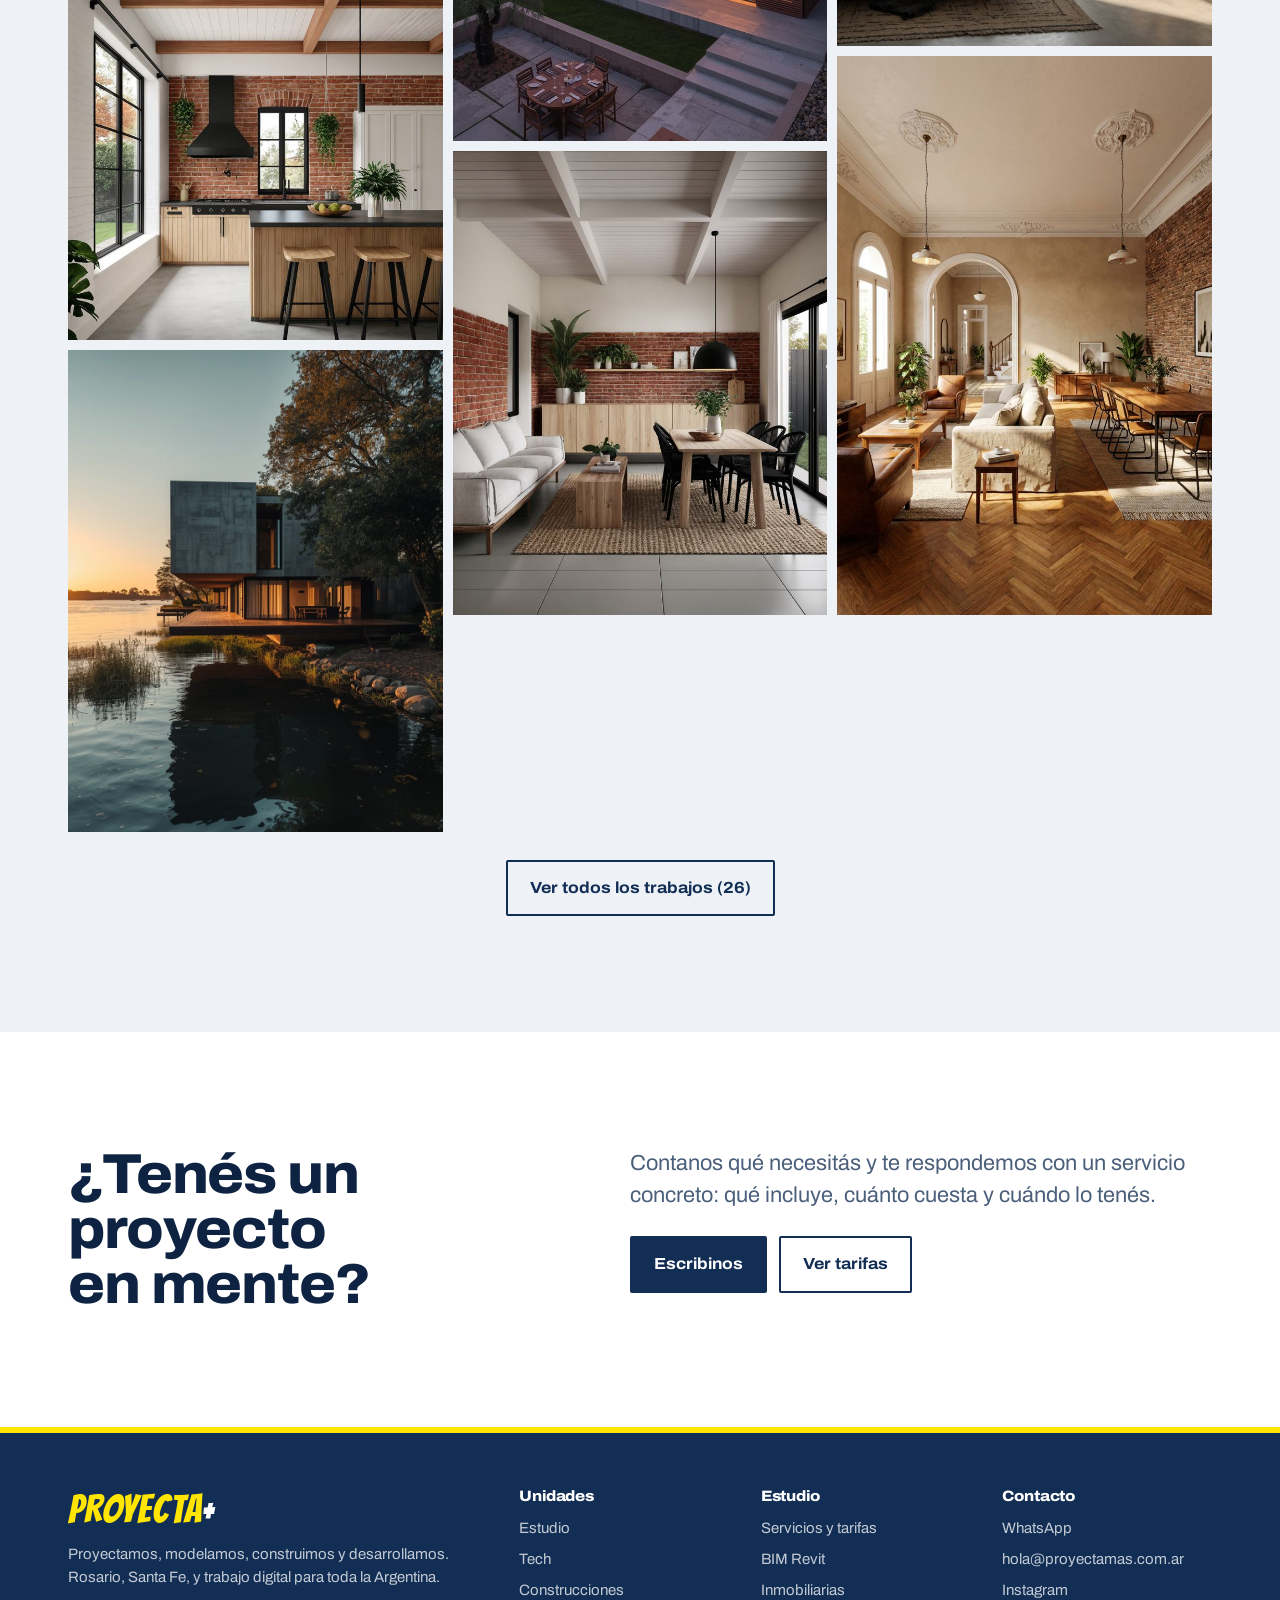
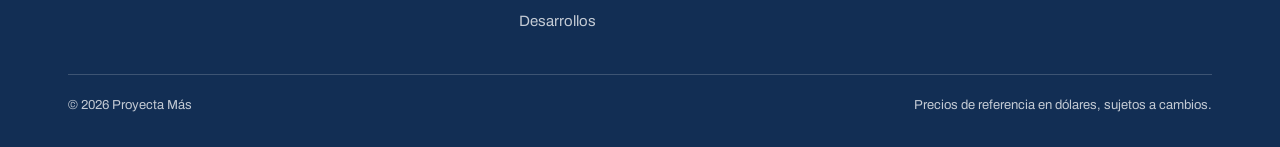
==== commit 6881c48e: "Galería con 26 trabajos y visor ampliado; menú del celular con fondo blanco - Inicio: galería en col" ====
--- a/proyectamas/index.html
+++ b/proyectamas/index.html
@@ -161,16 +161,37 @@
       <div class="wrap">
         <div class="sec-head">
           <h2 class="d2" id="h-trabajos">Trabajos recientes.</h2>
-          <p class="lead">Renders y visualizaciones hechos para clientes y para nuestras propias propuestas.</p>
-        </div>
-        <div class="galeria">
-          <figure class="g1"><img src="assets/render_4.jpg" alt="Vivienda frente a un espejo de agua al atardecer" loading="lazy"></figure>
-          <figure class="g2"><img src="assets/render_6.jpg" alt="Fachada de vivienda de dos plantas con jardín" loading="lazy"></figure>
-          <figure class="g3"><img src="assets/img_2.jpg" alt="Living de doble altura revestido en madera" loading="lazy"></figure>
-          <figure class="g4"><img src="assets/render_9.jpg" alt="Casa blanca de dos plantas con cochera" loading="lazy"></figure>
-          <figure class="g5"><img src="assets/render_2.jpg" alt="Cocina con isla en madera clara" loading="lazy"></figure>
-          <figure class="g6"><img src="assets/img_6.jpg" alt="Vivienda contemporánea con fachada de madera y vidrio" loading="lazy"></figure>
-        </div>
+          <p class="lead">Renders y visualizaciones de interiores, reciclajes y viviendas. Tocá una imagen para verla grande.</p>
+        </div>
+        <div class="galeria" id="galeria">
+          <figure><a href="assets/trabajos/t10.jpg" data-lightbox><img src="assets/trabajos/t10-m.jpg" width="720" height="926" alt="Casa en voladizo sobre un acantilado" loading="lazy" decoding="async"></a></figure>
+          <figure><a href="assets/trabajos/t15.jpg" data-lightbox><img src="assets/trabajos/t15-m.jpg" width="720" height="1073" alt="Living en casa chorizo reciclada con ladrillo visto" loading="lazy" decoding="async"></a></figure>
+          <figure><a href="assets/trabajos/t06.jpg" data-lightbox><img src="assets/trabajos/t06-m.jpg" width="720" height="750" alt="Cocina con isla de madera y pared de ladrillo visto" loading="lazy" decoding="async"></a></figure>
+          <figure><a href="assets/render_4.jpg" data-lightbox><img src="assets/render_4.jpg" width="896" height="1152" alt="Vivienda frente a un espejo de agua al atardecer" loading="lazy" decoding="async"></a></figure>
+          <figure><a href="assets/trabajos/t14.jpg" data-lightbox><img src="assets/trabajos/t14-m.jpg" width="720" height="720" alt="Doble altura con ventanales hacia el bosque" loading="lazy" decoding="async"></a></figure>
+          <figure><a href="assets/trabajos/t02.jpg" data-lightbox><img src="assets/trabajos/t02-m.jpg" width="720" height="720" alt="Baño con ladrillo visto y bañera exenta" loading="lazy" decoding="async"></a></figure>
+          <figure><a href="assets/trabajos/t11.jpg" data-lightbox><img src="assets/trabajos/t11-m.jpg" width="720" height="926" alt="Casa de hormigón al atardecer" loading="lazy" decoding="async"></a></figure>
+          <figure><a href="assets/trabajos/t08.jpg" data-lightbox><img src="assets/trabajos/t08-m.jpg" width="720" height="893" alt="Living comedor con ladrillo visto y cielorraso de madera" loading="lazy" decoding="async"></a></figure>
+          <figure><a href="assets/trabajos/t17.jpg" data-lightbox><img src="assets/trabajos/t17-m.jpg" width="720" height="1073" alt="Escalera de madera con ladrillo visto y claraboya" loading="lazy" decoding="async"></a></figure>
+          <figure><a href="assets/render_6.jpg" data-lightbox><img src="assets/render_6.jpg" width="900" height="490" alt="Fachada de vivienda de dos plantas con jardín" loading="lazy" decoding="async"></a></figure>
+          <figure><a href="assets/trabajos/t01.jpg" data-lightbox><img src="assets/trabajos/t01-m.jpg" width="720" height="720" alt="Dormitorio con escritorio, plantas y ventanal" loading="lazy" decoding="async"></a></figure>
+          <figure><a href="assets/trabajos/t16.jpg" data-lightbox><img src="assets/trabajos/t16-m.jpg" width="720" height="1073" alt="Living comedor con molduras y piso en espiga" loading="lazy" decoding="async"></a></figure>
+          <figure class="extra"><a href="assets/trabajos/t19.jpg" data-lightbox><img src="assets/trabajos/t19-m.jpg" width="720" height="926" alt="Casa sobre la montaña al atardecer" loading="lazy" decoding="async"></a></figure>
+          <figure class="extra"><a href="assets/trabajos/t07.jpg" data-lightbox><img src="assets/trabajos/t07-m.jpg" width="720" height="893" alt="Dormitorio con vigas negras y pared de ladrillo" loading="lazy" decoding="async"></a></figure>
+          <figure class="extra"><a href="assets/trabajos/t03.jpg" data-lightbox><img src="assets/trabajos/t03-m.jpg" width="720" height="720" alt="Rincón de lectura con biblioteca y ventanal al patio" loading="lazy" decoding="async"></a></figure>
+          <figure class="extra"><a href="assets/img_2.jpg" data-lightbox><img src="assets/img_2.jpg" width="896" height="1152" alt="Living de doble altura revestido en madera" loading="lazy" decoding="async"></a></figure>
+          <figure class="extra"><a href="assets/trabajos/t12.jpg" data-lightbox><img src="assets/trabajos/t12-m.jpg" width="720" height="926" alt="Casa de madera en un paisaje costero" loading="lazy" decoding="async"></a></figure>
+          <figure class="extra"><a href="assets/trabajos/t18.jpg" data-lightbox><img src="assets/trabajos/t18-m.jpg" width="720" height="1073" alt="Dormitorio con balcón francés" loading="lazy" decoding="async"></a></figure>
+          <figure class="extra"><a href="assets/trabajos/t20.jpg" data-lightbox><img src="assets/trabajos/t20-m.jpg" width="720" height="1073" alt="Baño con ladrillo visto y ducha de vidrio" loading="lazy" decoding="async"></a></figure>
+          <figure class="extra"><a href="assets/render_9.jpg" data-lightbox><img src="assets/render_9.jpg" width="900" height="490" alt="Casa blanca de dos plantas con cochera" loading="lazy" decoding="async"></a></figure>
+          <figure class="extra"><a href="assets/trabajos/t13.jpg" data-lightbox><img src="assets/trabajos/t13-m.jpg" width="720" height="926" alt="Planta abierta con comedor de madera y ventanales" loading="lazy" decoding="async"></a></figure>
+          <figure class="extra"><a href="assets/trabajos/t09.jpg" data-lightbox><img src="assets/trabajos/t09-m.jpg" width="720" height="893" alt="Dormitorio con placard de madera y ladrillo visto" loading="lazy" decoding="async"></a></figure>
+          <figure class="extra"><a href="assets/trabajos/t05.jpg" data-lightbox><img src="assets/trabajos/t05-m.jpg" width="720" height="720" alt="Escritorio frente a un patio con plantas" loading="lazy" decoding="async"></a></figure>
+          <figure class="extra"><a href="assets/render_2.jpg" data-lightbox><img src="assets/render_2.jpg" width="900" height="908" alt="Cocina con isla en madera clara" loading="lazy" decoding="async"></a></figure>
+          <figure class="extra"><a href="assets/trabajos/t04.jpg" data-lightbox><img src="assets/trabajos/t04-m.jpg" width="720" height="720" alt="Rincón con sillón junto a la ventana" loading="lazy" decoding="async"></a></figure>
+          <figure class="extra"><a href="assets/img_6.jpg" data-lightbox><img src="assets/img_6.jpg" width="2048" height="2068" alt="Vivienda contemporánea con fachada de madera y vidrio" loading="lazy" decoding="async"></a></figure>
+        </div>
+        <div class="galeria-mas"><button class="btn btn--line" type="button" id="ver-mas" aria-controls="galeria" aria-expanded="false">Ver todos los trabajos (26)</button></div>
       </div>
     </section>
 
@@ -215,6 +236,13 @@
     </div>
   </footer>
   <a class="wa-float" href="https://wa.me/5493425104877" target="_blank" rel="noopener" aria-label="Escribinos por WhatsApp"><svg viewBox="0 0 24 24" fill="currentColor" aria-hidden="true"><path d="M12 2a10 10 0 0 0-8.6 15.1L2 22l5-1.3A10 10 0 1 0 12 2zm0 18.2a8.2 8.2 0 0 1-4.2-1.2l-.3-.2-3 .8.8-2.9-.2-.3A8.2 8.2 0 1 1 12 20.2zm4.5-6.1c-.2-.1-1.5-.7-1.7-.8s-.4-.1-.6.1-.7.8-.8 1-.3.2-.5.1a6.7 6.7 0 0 1-3.3-2.9c-.2-.4.2-.4.7-1.3.1-.2 0-.3 0-.4l-.8-1.8c-.2-.5-.4-.4-.6-.4h-.5a1 1 0 0 0-.7.3 3 3 0 0 0-.9 2.2 5.1 5.1 0 0 0 1.1 2.7 11.7 11.7 0 0 0 4.5 4c1.7.7 2.3.8 3.2.6a2.7 2.7 0 0 0 1.8-1.2 2.2 2.2 0 0 0 .2-1.2c-.1-.1-.3-.2-.5-.3z"/></svg></a>
+  <dialog class="lightbox" id="lightbox" aria-label="Imagen ampliada">
+    <img alt="">
+    <button class="lb-cerrar" type="button" aria-label="Cerrar">✕</button>
+    <button class="lb-prev" type="button" aria-label="Anterior">‹</button>
+    <button class="lb-next" type="button" aria-label="Siguiente">›</button>
+    <p class="lb-pie"></p>
+  </dialog>
   <script src="js/site.js"></script>
 </body>
 </html>
--- a/proyectamas/css/site.css
+++ b/proyectamas/css/site.css
@@ -81,16 +81,18 @@
 @media (max-width: 900px) {
   .nav-toggle { display: block; }
   .nav {
-    position: fixed; top: var(--header-h); left: 0; right: 0; bottom: 0;
+    position: fixed; top: var(--header-h); left: 0; right: 0; height: calc(100dvh - var(--header-h)); overflow-y: auto;
     flex-direction: column; align-items: stretch; gap: 0;
-    background: var(--ink); padding: 12px var(--gutter);
+    background: #fff; padding: 12px var(--gutter); box-shadow: 0 12px 24px rgba(18,46,84,.18);
     transform: translateY(-110%); transition: transform .35s ease;
     visibility: hidden;
   }
   .nav.open { transform: none; visibility: visible; }
-  .nav a { font-size: 26px; padding: 16px 4px; border-bottom: 1px solid var(--line-dark); font-variation-settings: "wdth" 118; }
-  .nav a[aria-current="page"] { background: none; color: var(--yellow); }
-  .nav .nav-cta { margin: 20px 0 0; text-align: center; }
+  .nav a { font-size: 26px; padding: 16px 4px; border-bottom: 1px solid var(--line); font-variation-settings: "wdth" 110; color: var(--ink); }
+  .nav a:hover { color: var(--blue); background: var(--paper); }
+  .nav a[aria-current="page"] { background: var(--yellow); color: var(--ink); padding-left: 12px; }
+  .nav .nav-cta { margin: 20px 0 0; text-align: center; background: var(--ink); color: #fff; border: 0; }
+  .site-header:has(.nav.open) { backdrop-filter: none; -webkit-backdrop-filter: none; background: var(--ink); }
 }
 
 /* ---------- Hero con plano interactivo ---------- */
@@ -198,22 +200,28 @@
   .secuencia li::before { left: -14px; top: 0; }
 }
 
-/* ---------- Galería ---------- */
-.galeria { display: grid; grid-template-columns: repeat(12, 1fr); grid-auto-rows: 120px; gap: 10px; }
-.galeria figure { margin: 0; overflow: hidden; background: var(--ink); position: relative; }
-.galeria img { width: 100%; height: 100%; object-fit: cover; transition: transform .6s ease; }
-.galeria figure:hover img { transform: scale(1.04); }
-.g1 { grid-column: span 5; grid-row: span 4; }
-.g2 { grid-column: span 4; grid-row: span 2; }
-.g3 { grid-column: span 3; grid-row: span 3; }
-.g4 { grid-column: span 4; grid-row: span 2; }
-.g5 { grid-column: span 3; grid-row: span 3; }
-.g6 { grid-column: span 7; grid-row: span 2; }
-@media (max-width: 760px) {
-  .galeria { grid-template-columns: 1fr 1fr; grid-auto-rows: 150px; }
-  .galeria figure { grid-column: span 1 !important; grid-row: span 1 !important; }
-  .galeria .g1, .galeria .g6 { grid-column: span 2 !important; grid-row: span 2 !important; }
-}
+/* ---------- Galería (masonry) + lightbox ---------- */
+.galeria { columns: 3 300px; column-gap: 10px; }
+.galeria figure { margin: 0 0 10px; break-inside: avoid; overflow: hidden; background: var(--ink); }
+.galeria a { display: block; cursor: zoom-in; }
+.galeria img { width: 100%; height: auto; display: block; transition: transform .6s ease, opacity .3s; }
+.galeria a:hover img, .galeria a:focus-visible img { transform: scale(1.035); }
+.galeria .extra { display: none; }
+.galeria.todas .extra { display: block; }
+.galeria-mas { text-align: center; margin-top: 28px; }
+@media (max-width: 600px) { .galeria { columns: 2; column-gap: 6px; } .galeria figure { margin-bottom: 6px; } }
+
+.lightbox { border: 0; padding: 0; max-width: 100vw; max-height: 100vh; width: 100vw; height: 100vh; background: rgba(10,22,42,.94); color: #fff; }
+.lightbox::backdrop { background: rgba(10,22,42,.6); }
+.lightbox[open] { display: grid; place-items: center; }
+.lightbox img { max-width: min(92vw, 1500px); max-height: 82vh; width: auto; height: auto; object-fit: contain; box-shadow: 0 10px 40px rgba(0,0,0,.5); }
+.lightbox button { position: absolute; background: rgba(255,255,255,.1); color: #fff; border: 1px solid rgba(255,255,255,.35); font: inherit; font-size: 28px; line-height: 1; width: 52px; height: 52px; border-radius: 2px; cursor: pointer; }
+.lightbox button:hover { background: var(--yellow); color: var(--ink); border-color: var(--yellow); }
+.lb-cerrar { top: 16px; right: 16px; font-size: 20px !important; }
+.lb-prev { left: 16px; top: 50%; transform: translateY(-50%); }
+.lb-next { right: 16px; top: 50%; transform: translateY(-50%); }
+.lb-pie { position: absolute; bottom: 14px; left: 0; right: 0; text-align: center; margin: 0 auto; font-size: 14px; color: rgba(255,255,255,.8); }
+@media (max-width: 600px) { .lb-prev, .lb-next { top: auto; bottom: 48px; transform: none; } }
 
 /* ---------- Bloques de texto + lista ---------- */
 .split { display: grid; grid-template-columns: minmax(0, 6fr) minmax(0, 7fr); gap: 40px 64px; }
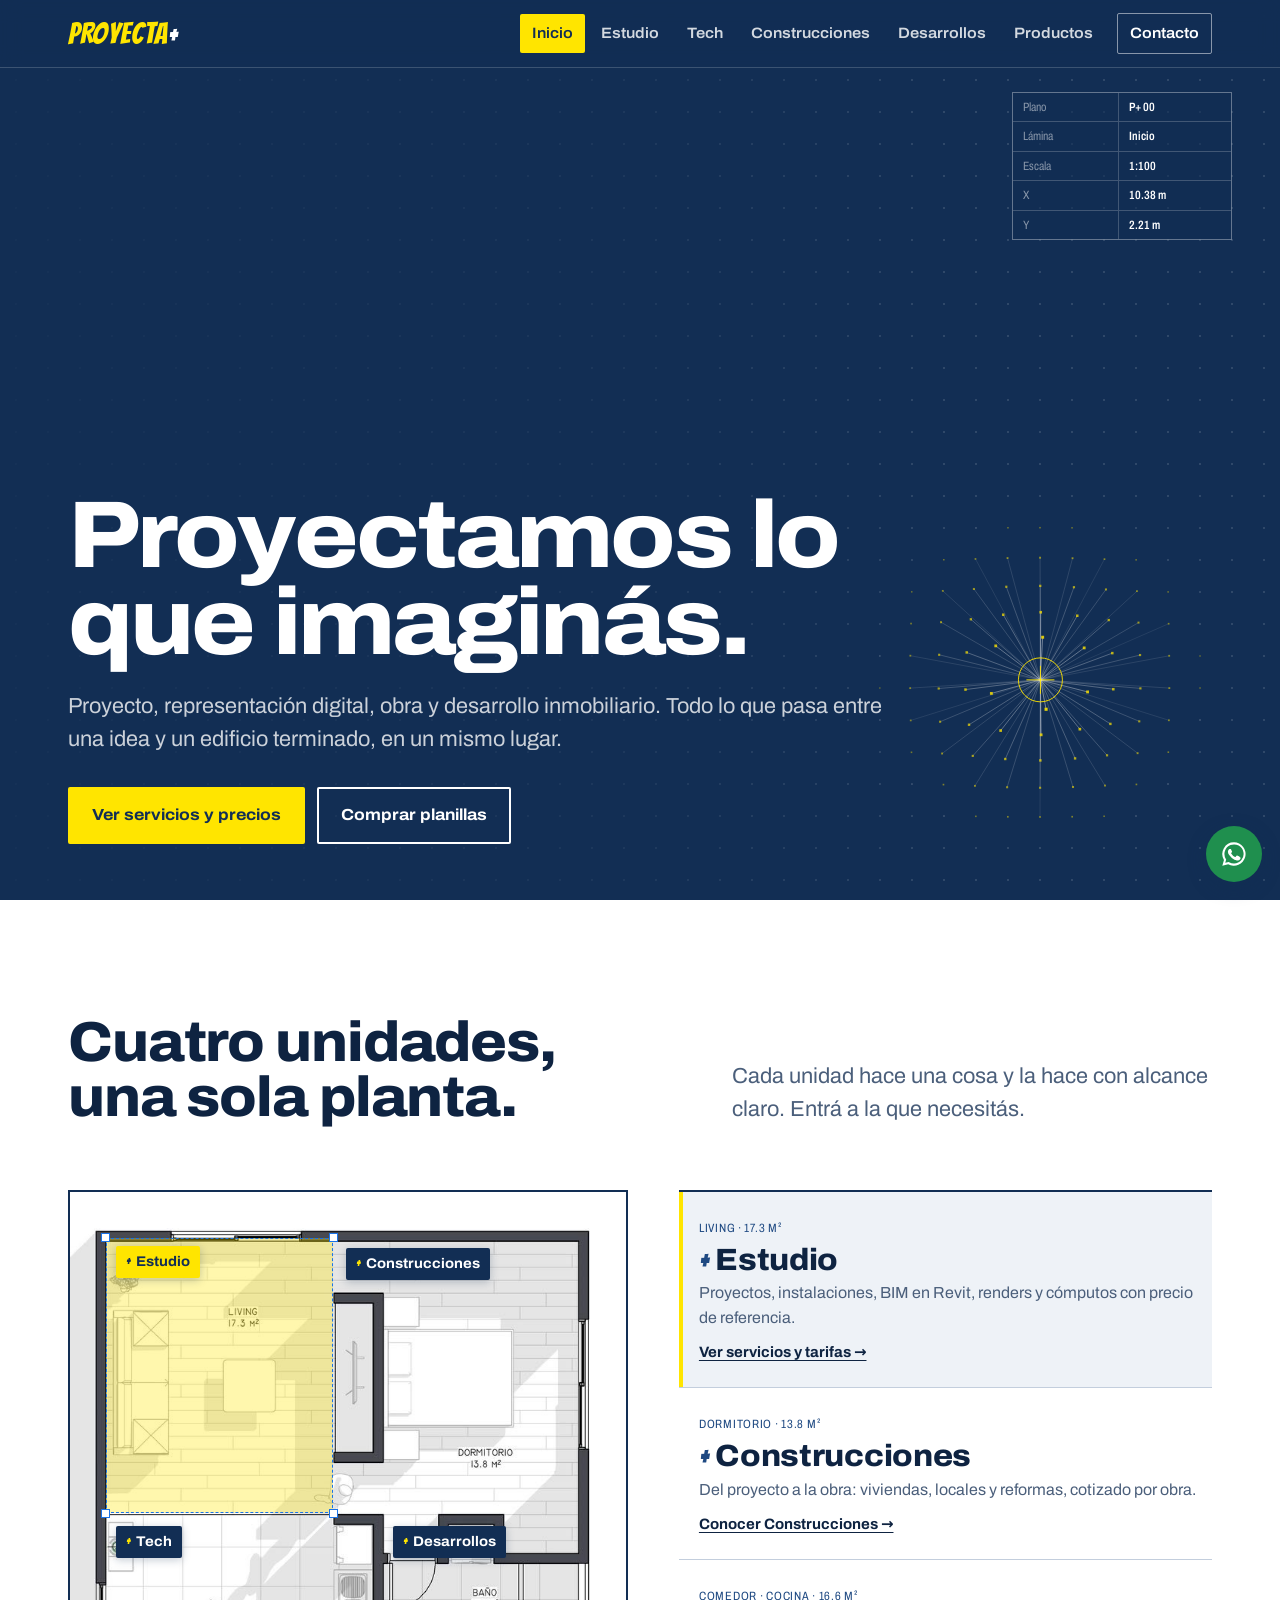
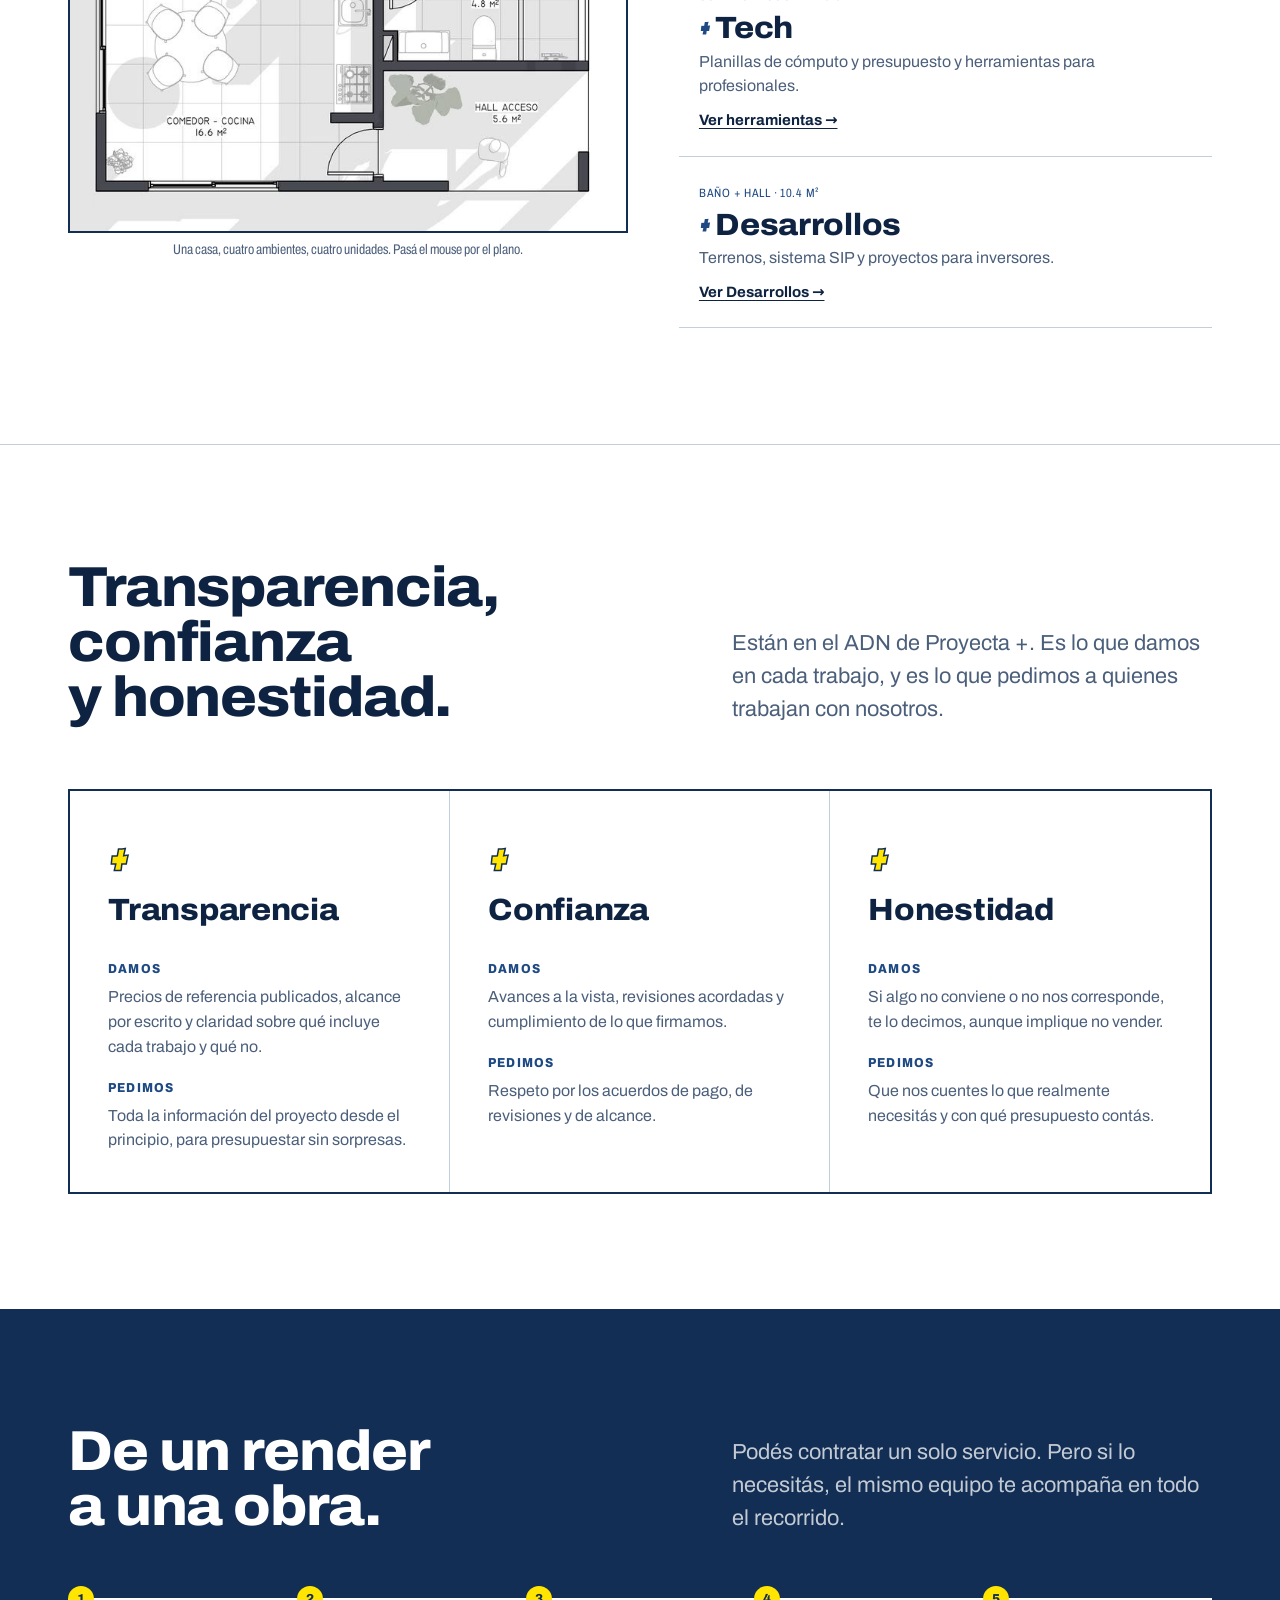
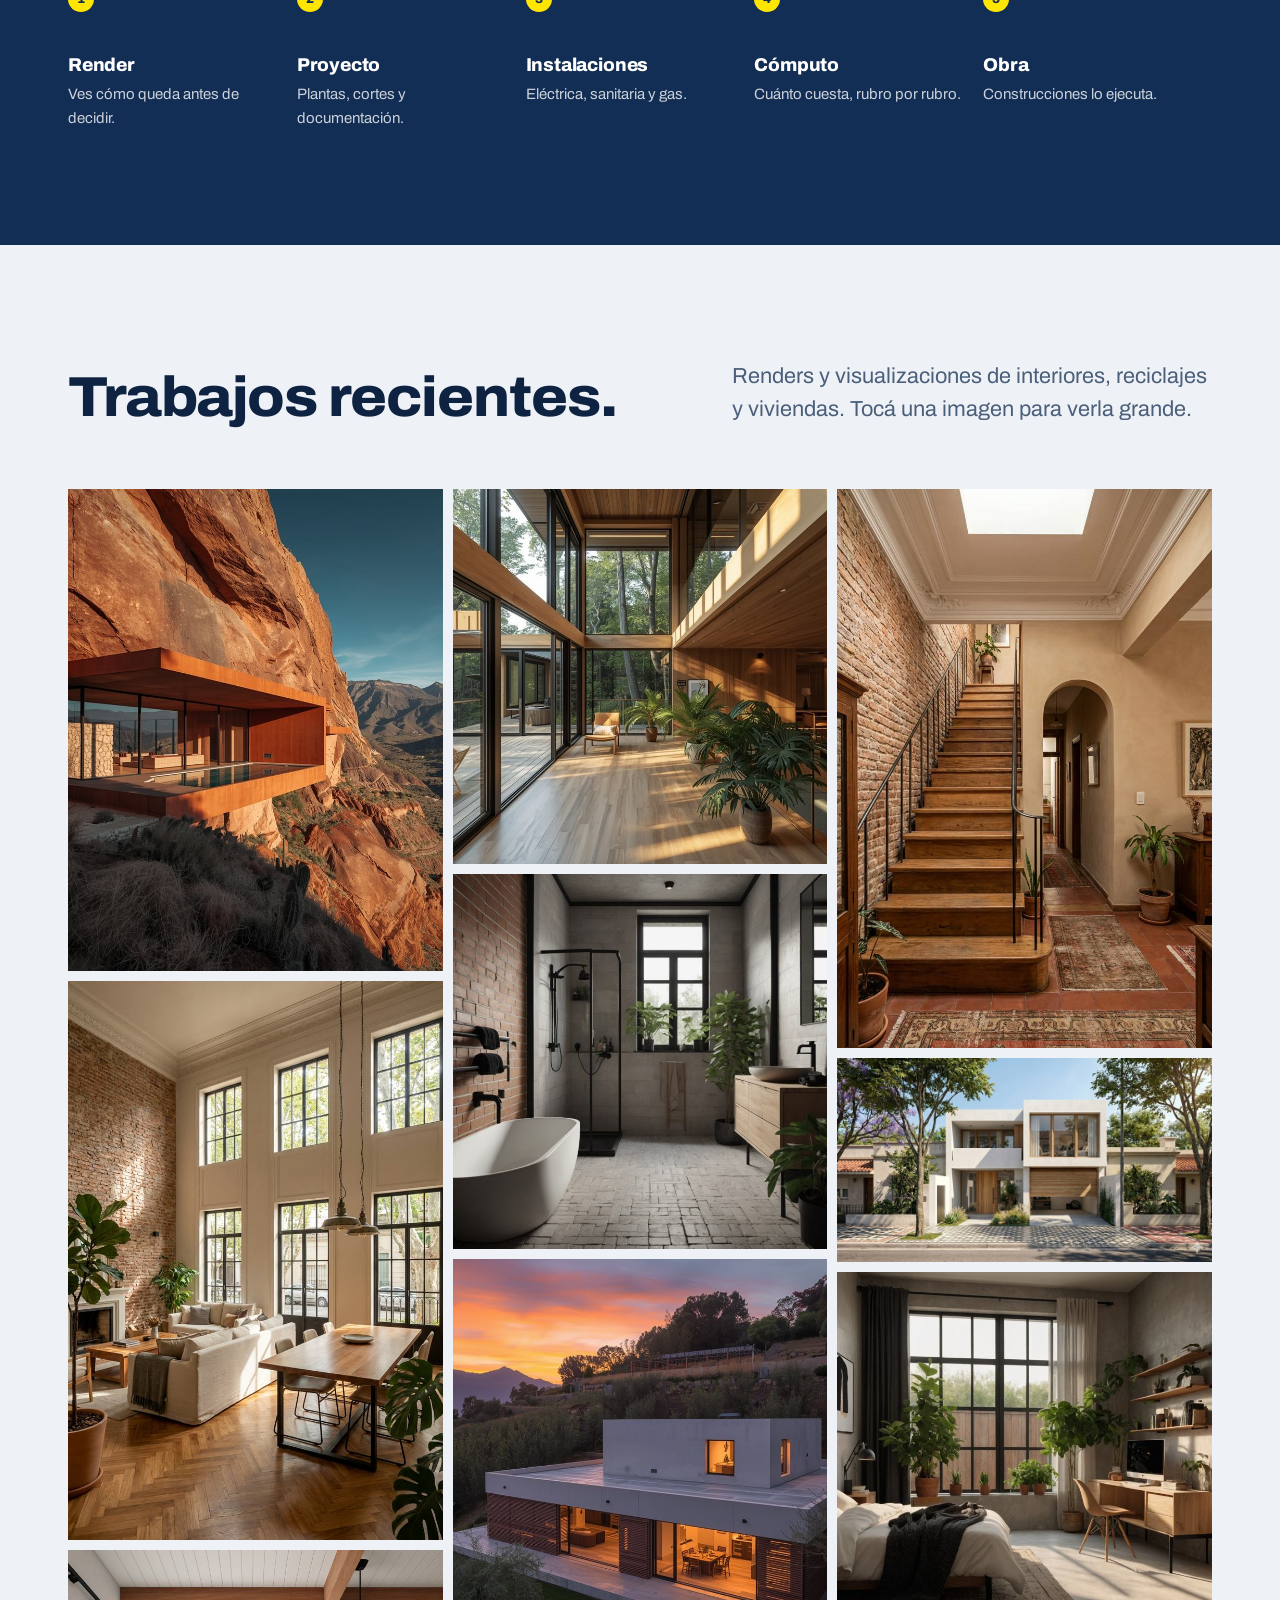
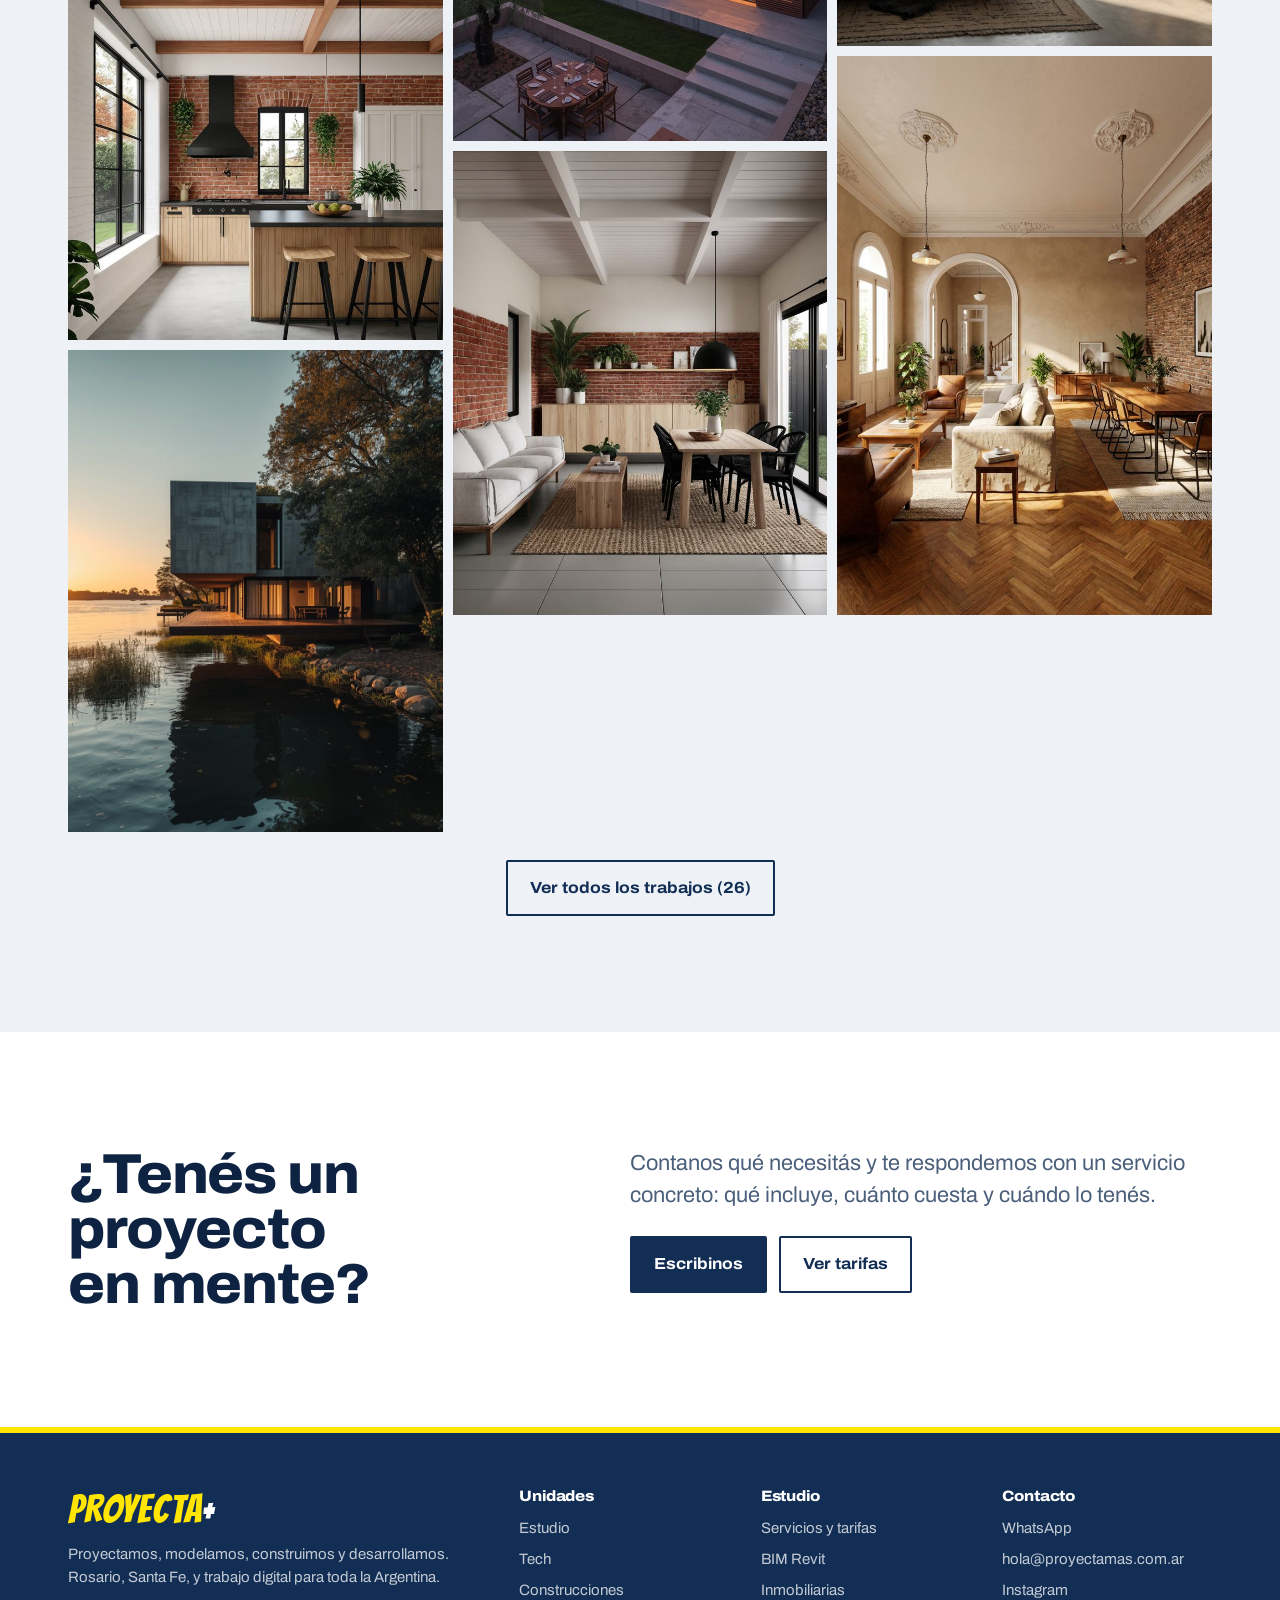
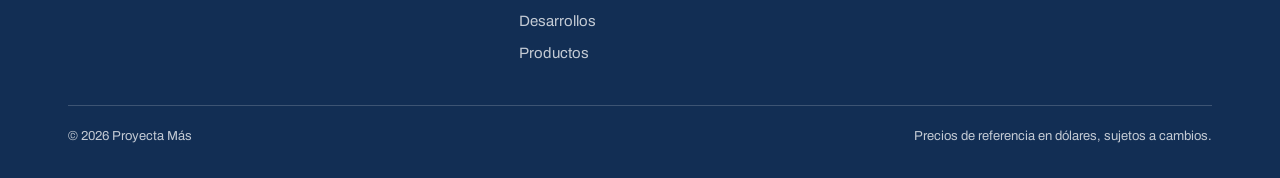
==== commit 122e054f: "Nueva página Productos con catálogo editable, compra directa y prueba del software - productos.html " ====
--- a/proyectamas/index.html
+++ b/proyectamas/index.html
@@ -27,6 +27,7 @@
         <a href="tech.html">Tech</a>
         <a href="construcciones.html">Construcciones</a>
         <a href="desarrollos.html">Desarrollos</a>
+        <a href="productos.html">Productos</a>
         <a class="nav-cta" href="contacto.html">Contacto</a>
       </nav>
     </div>
@@ -217,7 +218,7 @@
         </div>
         <div>
           <h4>Unidades</h4>
-          <ul><li><a href="estudio.html">Estudio</a></li><li><a href="tech.html">Tech</a></li><li><a href="construcciones.html">Construcciones</a></li><li><a href="desarrollos.html">Desarrollos</a></li></ul>
+          <ul><li><a href="estudio.html">Estudio</a></li><li><a href="tech.html">Tech</a></li><li><a href="construcciones.html">Construcciones</a></li><li><a href="desarrollos.html">Desarrollos</a></li><li><a href="productos.html">Productos</a></li></ul>
         </div>
         <div>
           <h4>Estudio</h4>
--- a/proyectamas/css/site.css
+++ b/proyectamas/css/site.css
@@ -443,3 +443,62 @@
   .plano-img { max-width: 560px; margin: 0 auto 64px; width: 100%; }
   .zona-tag { font-size: 12px; padding: 4px 8px; left: 6px; top: 6px; }
 }
+
+/* ---------- Productos ---------- */
+body[data-pagina="productos"] { }
+@media (hover: hover) and (pointer: fine) {
+  body[data-pagina="productos"] { cursor: url(../assets/cursores/bolsa.svg) 4 10, url(../assets/cursores/bolsa.png) 4 10, auto; }
+  body[data-pagina="productos"] a, body[data-pagina="productos"] button { cursor: pointer; }
+}
+.filtros button { flex: none; font: inherit; font-weight: 700; font-size: 15px; padding: 8px 16px; border: 1px solid var(--line); border-radius: 2px; background: none; color: var(--ink); cursor: pointer; font-variation-settings: "wdth" 105; }
+.filtros button:hover { border-color: var(--ink); }
+.filtros button[aria-pressed="true"] { background: var(--yellow); border-color: var(--ink); }
+
+.pr-grid { display: grid; grid-template-columns: repeat(auto-fill, minmax(min(100%, 300px), 1fr)); gap: 18px; }
+.pr { background: var(--sheet); border: 2px solid var(--ink); display: flex; flex-direction: column; position: relative; transition: transform .2s, box-shadow .2s; }
+.pr:hover { transform: translateY(-3px); box-shadow: 6px 6px 0 var(--ink); }
+.pr--dest { box-shadow: 6px 6px 0 var(--yellow); }
+.pr--dest:hover { box-shadow: 8px 8px 0 var(--yellow); }
+.pr-media { position: relative; aspect-ratio: 16 / 10; background: var(--ink); overflow: hidden; border-bottom: 2px solid var(--ink); }
+.pr-media img, .pr-media video { width: 100%; height: 100%; object-fit: cover; display: block; transition: transform .6s ease; }
+.pr:hover .pr-media img { transform: scale(1.04); }
+.pr-play { position: absolute; left: 12px; bottom: 12px; background: var(--yellow); color: var(--ink); font-size: 13px; font-weight: 800; padding: 4px 10px; border-radius: 2px; transition: opacity .2s; }
+.pr.reproduciendo .pr-play { opacity: 0; }
+.pr-portada { display: flex; align-items: flex-end; padding: 16px 18px; color: rgba(255,255,255,.75);
+  background-color: var(--ink);
+  background-image: linear-gradient(rgba(255,255,255,.08) 1px, transparent 1px), linear-gradient(90deg, rgba(255,255,255,.08) 1px, transparent 1px);
+  background-size: 22px 22px; }
+.pr-portada b { position: absolute; right: 14px; top: -4px; font-size: clamp(72px, 9vw, 112px); line-height: 1; font-weight: 800; color: var(--yellow); font-variation-settings: "wdth" 80; letter-spacing: -0.03em; transition: transform .35s ease; }
+.pr:hover .pr-portada b { transform: translate(-6px, 6px); }
+.pr-portada span { font-size: 14px; font-weight: 700; text-transform: uppercase; letter-spacing: .06em; font-variation-settings: "wdth" 85; }
+.pr--dest .pr-portada { background-color: var(--yellow); color: var(--ink);
+  background-image: linear-gradient(rgba(18,46,84,.1) 1px, transparent 1px), linear-gradient(90deg, rgba(18,46,84,.1) 1px, transparent 1px); }
+.pr--dest .pr-portada b { color: var(--ink); }
+.pr-body { padding: 20px 20px 22px; display: flex; flex-direction: column; flex: 1; }
+.pr-et { align-self: flex-start; font-size: 12px; font-weight: 800; padding: 3px 9px; border-radius: 2px; margin-bottom: 10px; background: var(--paper); color: var(--blue); border: 1px solid var(--line); text-transform: uppercase; letter-spacing: .04em; }
+.pr-et--nuevo, .pr-et--gratis { background: var(--yellow); color: var(--ink); border-color: var(--ink); }
+.pr-et--desarrollo { background: var(--ink); color: #fff; border-color: var(--ink); }
+.pr h3 { font-size: clamp(20px, 1.8vw, 24px); font-variation-settings: "wdth" 104; }
+.pr-body > p { color: var(--muted); font-size: 15.5px; margin: 8px 0 0; }
+.pr-body ul { margin: 10px 0 0; padding-left: 18px; color: var(--muted); font-size: 15.5px; }
+.pr-compra { margin-top: auto; padding-top: 18px; border-top: 1px dashed var(--line); margin-top: 18px; }
+.pr-precio { font-size: 30px; font-weight: 800; line-height: 1.05; font-variant-numeric: tabular-nums; font-variation-settings: "wdth" 104; }
+.pr-precio s { font-size: 16px; font-weight: 600; color: var(--muted); margin-right: 4px; }
+.pr-precio .desde { display: block; font-size: 13px; font-weight: 600; color: var(--muted); }
+.pr-precio--txt { font-size: 24px; }
+.pr-compra small { display: block; font-size: 13px; color: var(--muted); margin-top: 2px; }
+.pr-btns { display: flex; align-items: center; gap: 14px; flex-wrap: wrap; margin-top: 14px; }
+.pr-btns .btn { padding: 11px 18px; font-size: 15px; }
+.pr-btns .btn--line:hover { background: var(--ink); color: #fff; }
+.pr-ver { font-weight: 700; font-size: 15px; text-underline-offset: 3px; }
+.pr-pagos { padding-bottom: 48px; }
+.pr-cat { scroll-margin-top: calc(var(--header-h) + 60px); }
+
+.prueba { background: var(--ink); color: #fff; position: relative; overflow: hidden; scroll-margin-top: var(--header-h); }
+.prueba .lead { color: rgba(255,255,255,.78); }
+.prueba .secuencia { margin-top: 36px; }
+.prueba .secuencia li { border-color: rgba(255,255,255,.6); }
+.prueba-grid { display: grid; grid-template-columns: minmax(0, 1.2fr) minmax(0, 1fr); gap: 48px 72px; align-items: start; }
+.prueba .form { color: var(--text); }
+.prueba .u-amb { font-size: 13px; font-weight: 800; text-transform: uppercase; letter-spacing: .08em; margin: 0 0 12px; }
+@media (max-width: 1000px) { .prueba-grid { grid-template-columns: 1fr; } }
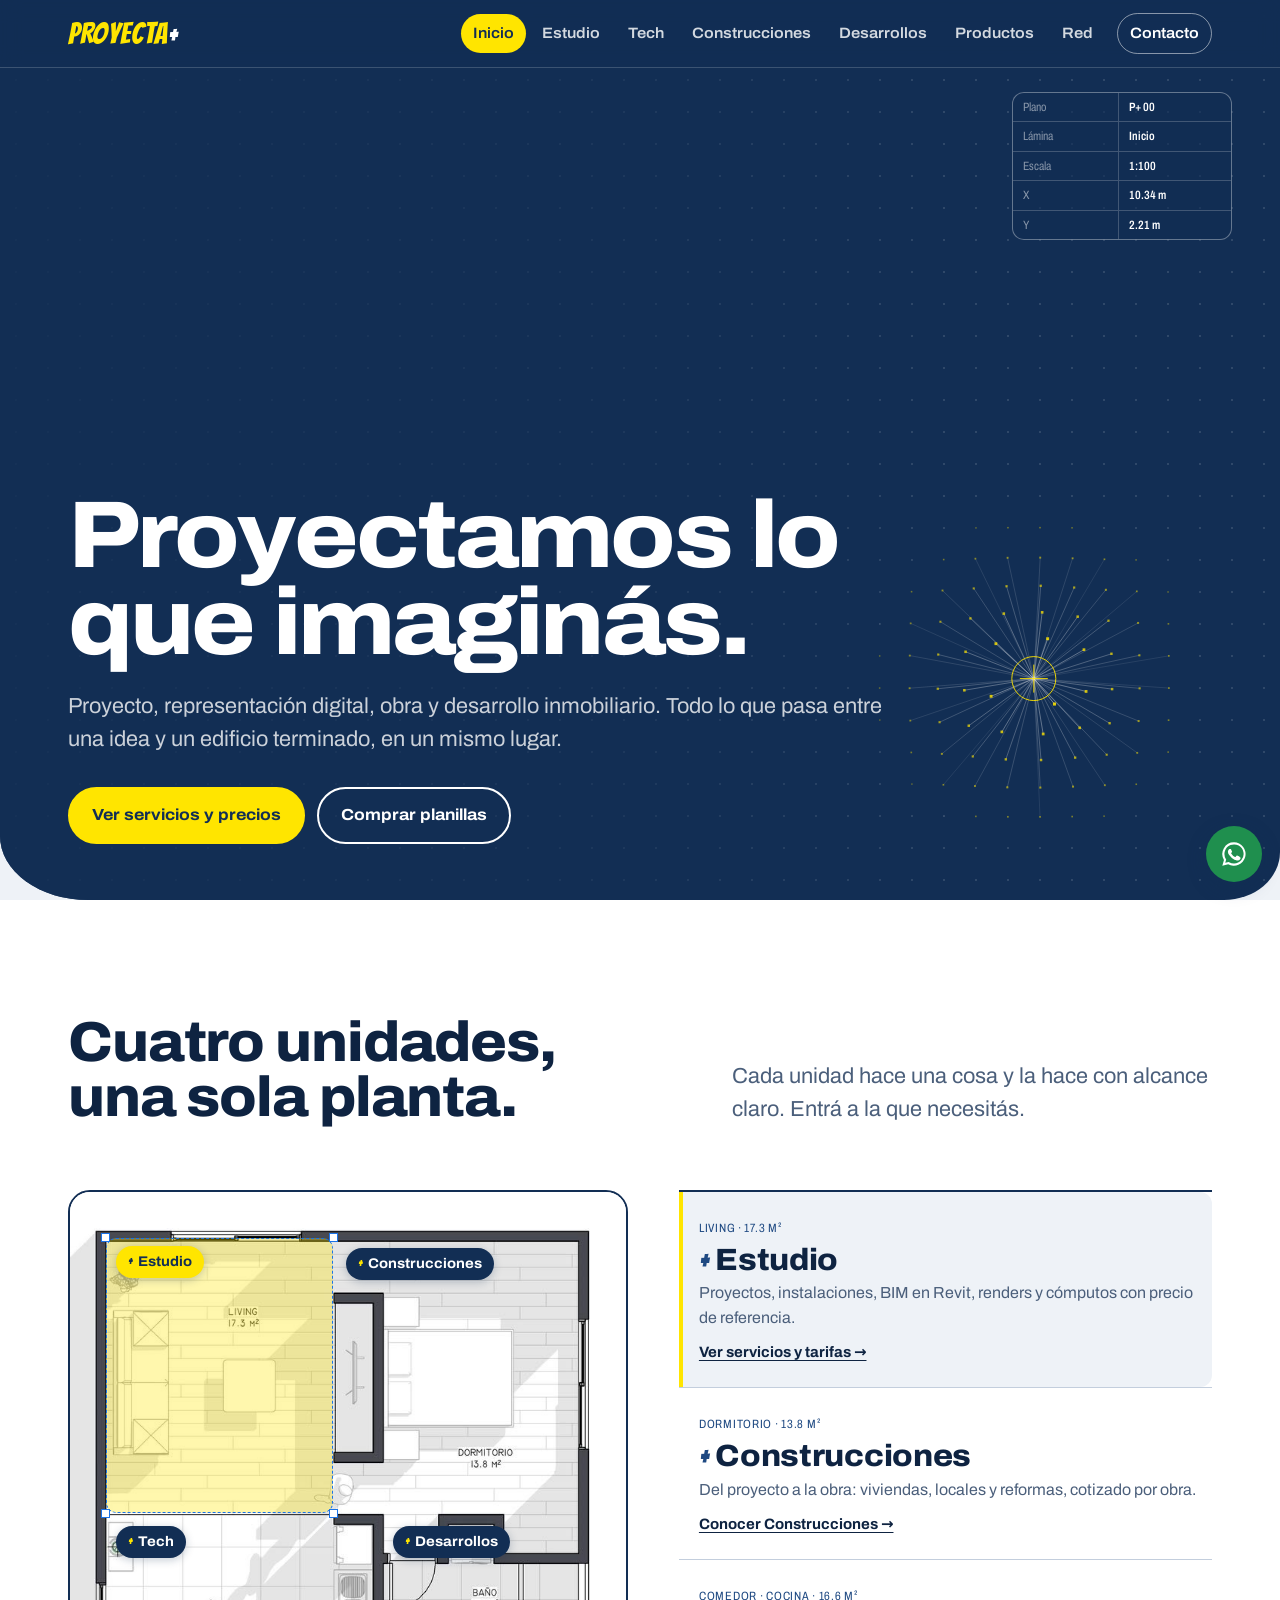
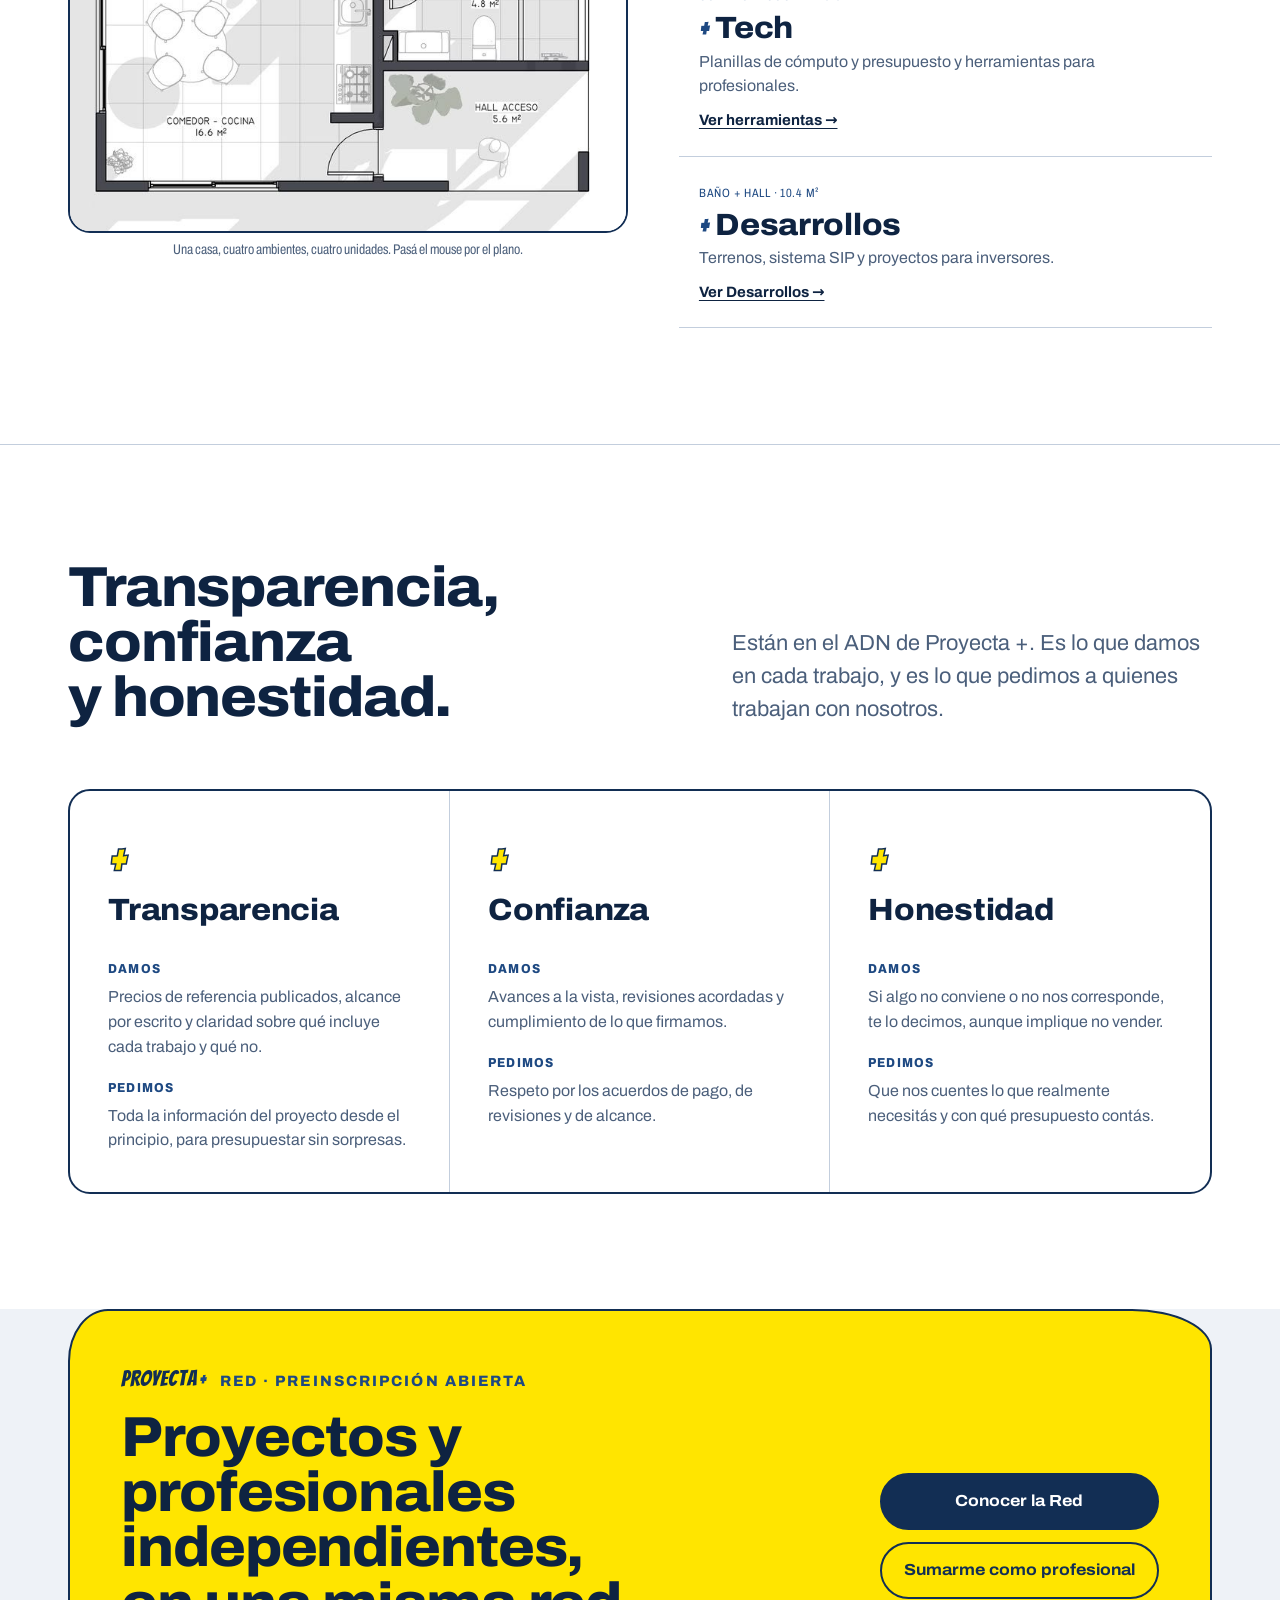
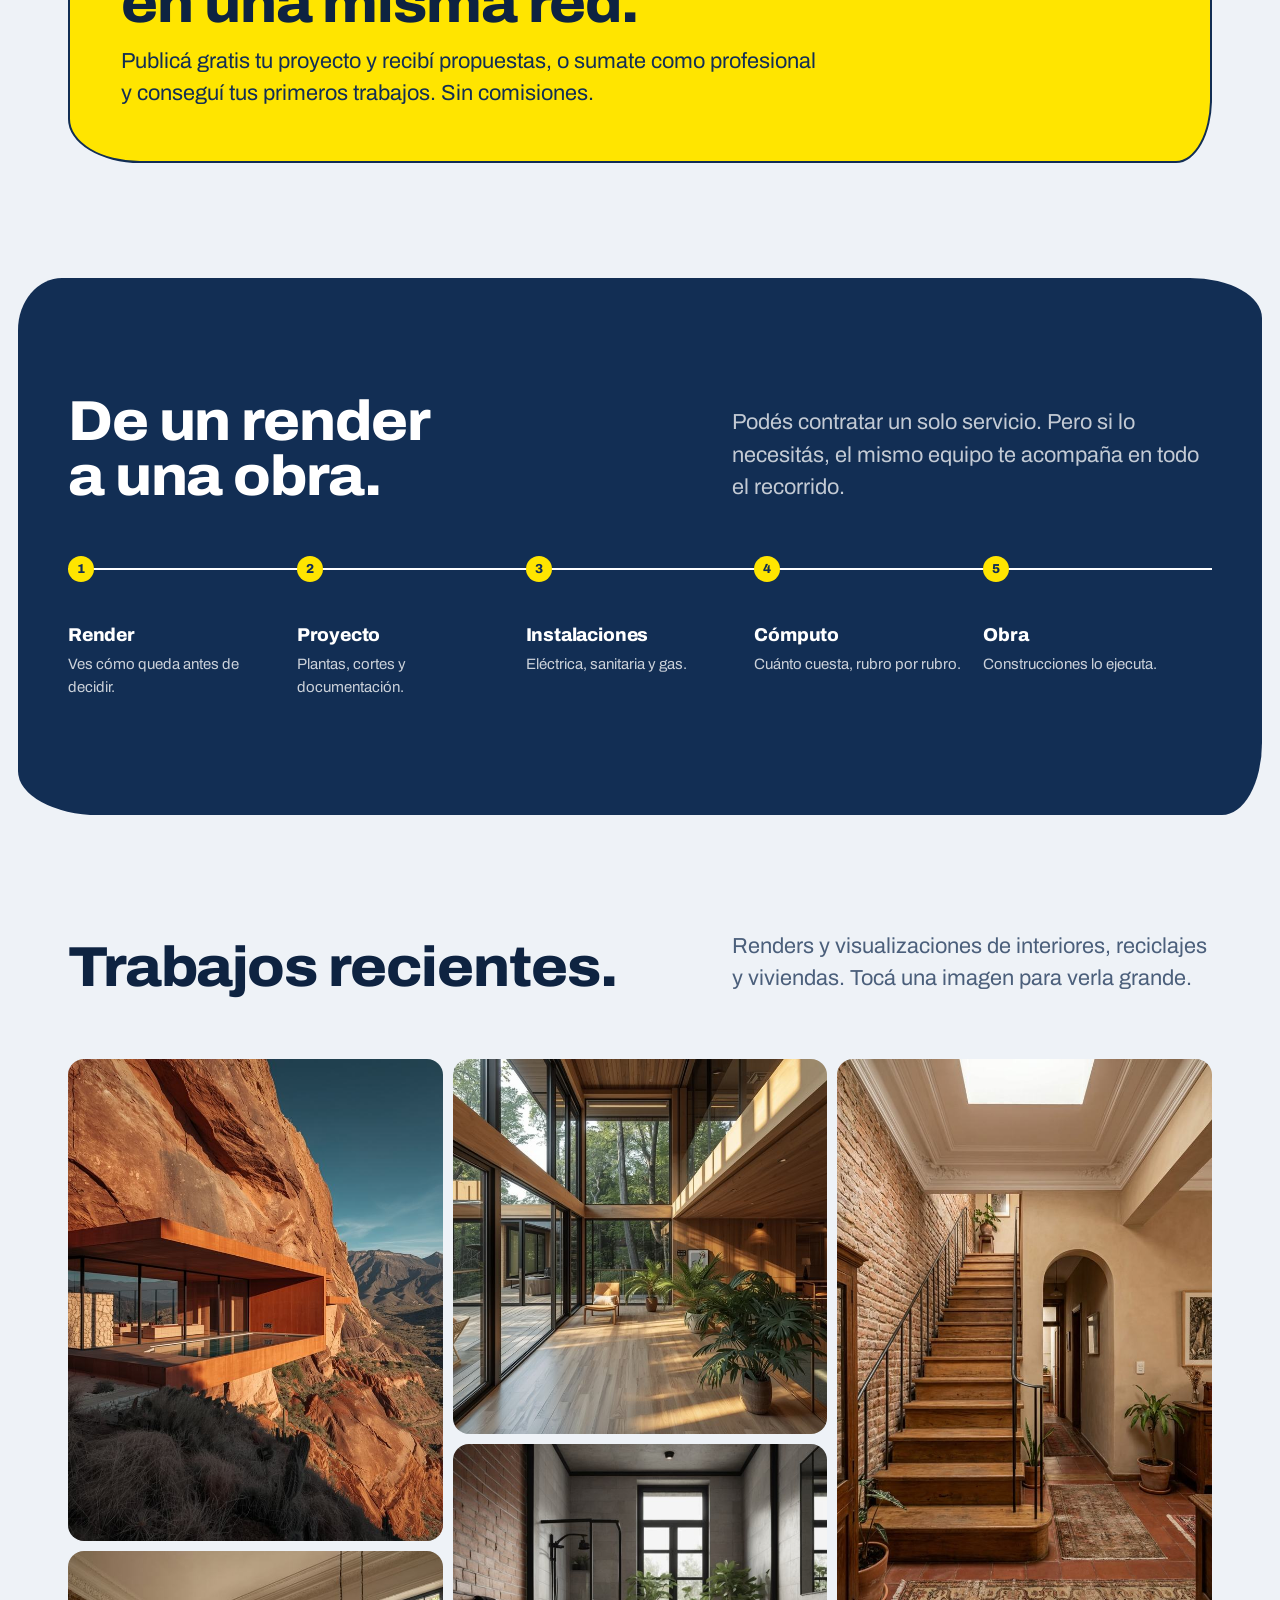
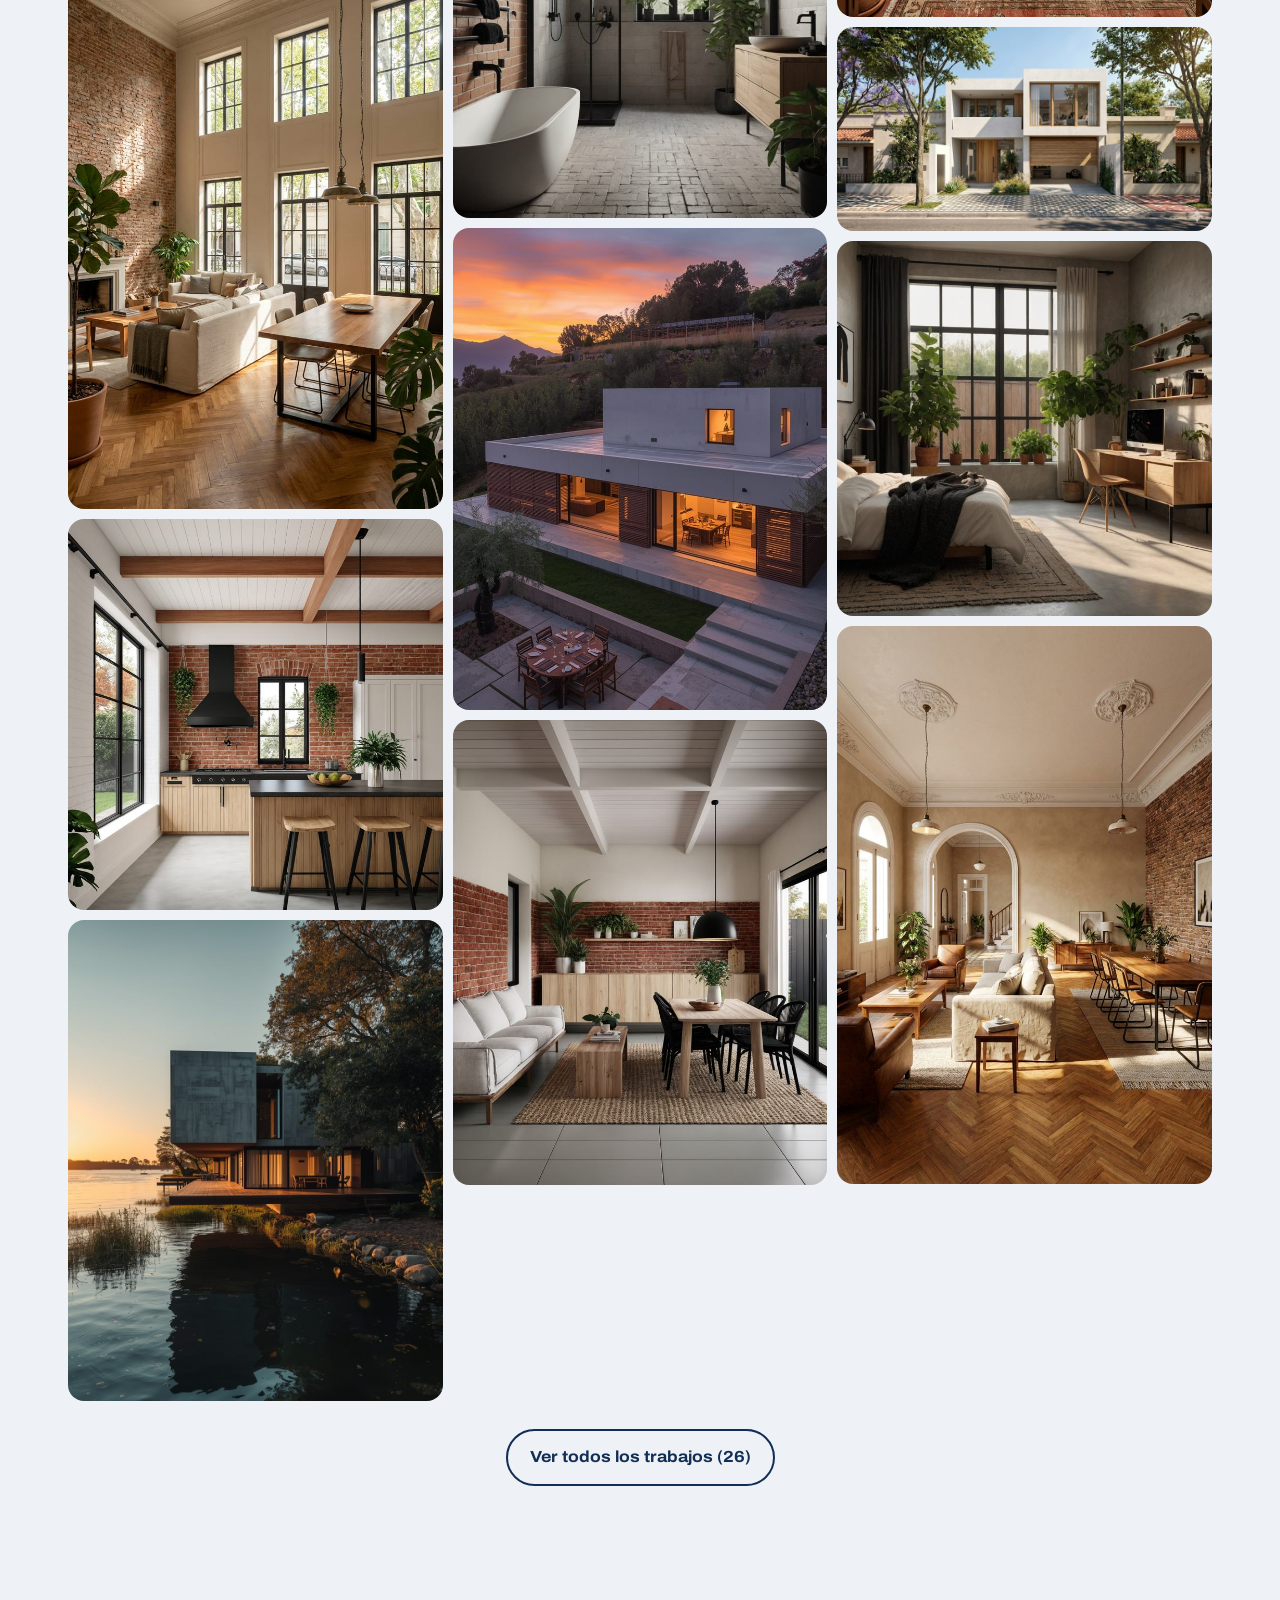
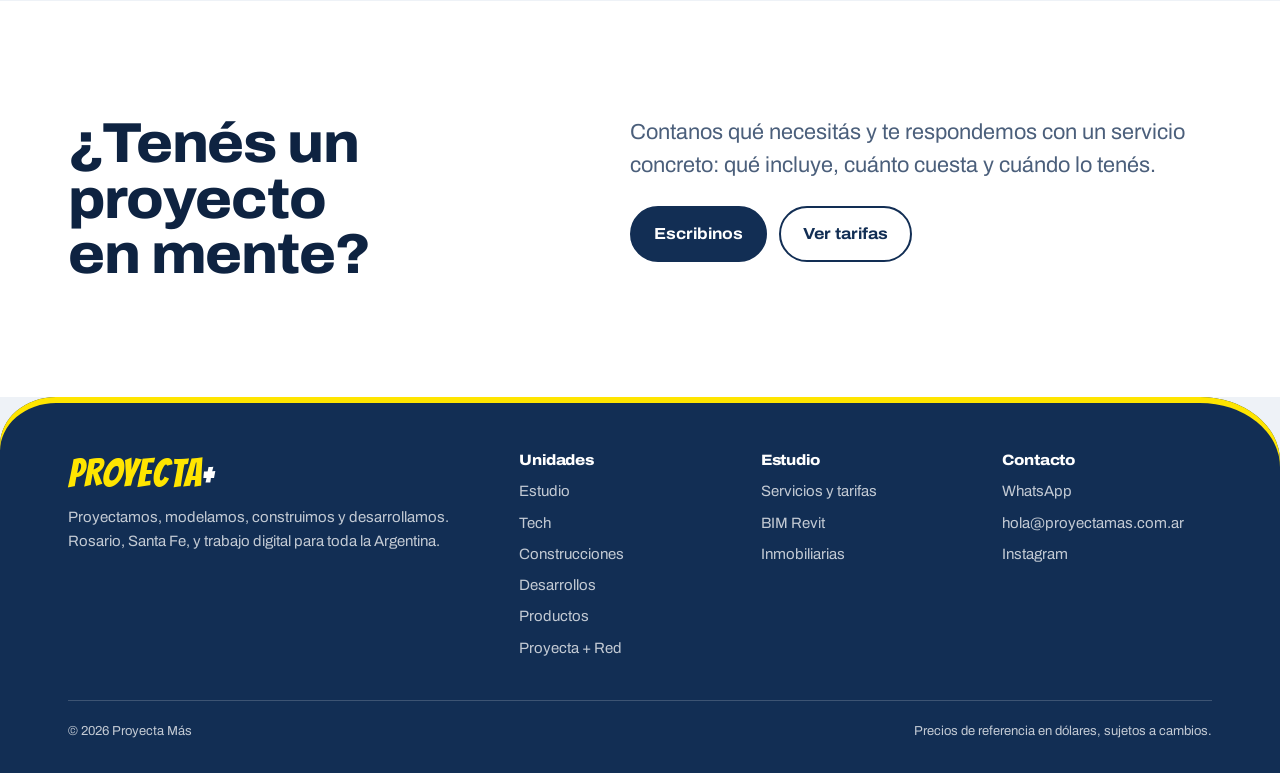
==== commit 8bc1d435: "Manuales a la venta y nueva página Proyecta + Red - Productos: categoría Manuales con Biblioteca com" ====
--- a/proyectamas/index.html
+++ b/proyectamas/index.html
@@ -28,6 +28,7 @@
         <a href="construcciones.html">Construcciones</a>
         <a href="desarrollos.html">Desarrollos</a>
         <a href="productos.html">Productos</a>
+        <a href="red.html">Red</a>
         <a class="nav-cta" href="contacto.html">Contacto</a>
       </nav>
     </div>
@@ -138,6 +139,20 @@
               <dt>Pedimos</dt><dd>Que nos cuentes lo que realmente necesitás y con qué presupuesto contás.</dd>
             </dl>
           </article>
+        </div>
+      </div>
+    </section>
+
+    <section class="sec red-teaser" aria-labelledby="h-red">
+      <div class="wrap red-teaser-box">
+        <div>
+          <p class="red-kicker red-kicker--dark"><span>PROYECTA</span><b>+</b> RED · Preinscripción abierta</p>
+          <h2 class="d2" id="h-red">Proyectos y profesionales independientes, en una misma red.</h2>
+          <p class="lead">Publicá gratis tu proyecto y recibí propuestas, o sumate como profesional y conseguí tus primeros trabajos. Sin comisiones.</p>
+        </div>
+        <div class="red-teaser-acc">
+          <a class="btn btn--ink" href="red.html">Conocer la Red</a>
+          <a class="btn btn--line" data-red="profesional" href="red.html#preinscripcion">Sumarme como profesional</a>
         </div>
       </div>
     </section>
@@ -218,7 +233,7 @@
         </div>
         <div>
           <h4>Unidades</h4>
-          <ul><li><a href="estudio.html">Estudio</a></li><li><a href="tech.html">Tech</a></li><li><a href="construcciones.html">Construcciones</a></li><li><a href="desarrollos.html">Desarrollos</a></li><li><a href="productos.html">Productos</a></li></ul>
+          <ul><li><a href="estudio.html">Estudio</a></li><li><a href="tech.html">Tech</a></li><li><a href="construcciones.html">Construcciones</a></li><li><a href="desarrollos.html">Desarrollos</a></li><li><a href="productos.html">Productos</a></li><li><a href="red.html">Proyecta + Red</a></li></ul>
         </div>
         <div>
           <h4>Estudio</h4>
@@ -244,6 +259,7 @@
     <button class="lb-next" type="button" aria-label="Siguiente">›</button>
     <p class="lb-pie"></p>
   </dialog>
+  <script src="js/red.js"></script>
   <script src="js/site.js"></script>
 </body>
 </html>
--- a/proyectamas/css/site.css
+++ b/proyectamas/css/site.css
@@ -502,3 +502,113 @@
 .prueba .form { color: var(--text); }
 .prueba .u-amb { font-size: 13px; font-weight: 800; text-transform: uppercase; letter-spacing: .08em; margin: 0 0 12px; }
 @media (max-width: 1000px) { .prueba-grid { grid-template-columns: 1fr; } }
+
+/* ---------- Productos: listas, chips y bonos ---------- */
+.pr-nota { margin: 8px 0 0 !important; font-size: 14px; color: var(--blue) !important; font-weight: 600; }
+.pr-lista { list-style: none; padding: 0 !important; margin: 12px 0 0 !important; }
+.pr-lista li { position: relative; padding: 4px 0 4px 18px; font-size: 15px; color: var(--text); }
+.pr-lista li::before { content: ""; position: absolute; left: 2px; top: 12px; border: 5px solid transparent; border-left: 6px solid var(--blue); }
+.pr--dest .pr-lista li::before { border-left-color: var(--ink); }
+.pr-bonos { list-style: none; padding: 0 !important; margin: 12px 0 0 !important; }
+.pr-bonos li { position: relative; padding: 6px 0 6px 28px; font-size: 14.5px; color: var(--ink); font-weight: 600; }
+.pr-bonos li::before { content: "🎁"; position: absolute; left: 0; top: 4px; font-size: 16px; }
+.pr-plegable { margin-top: 12px; }
+.pr-plegable summary { cursor: pointer; font-weight: 700; font-size: 15px; color: var(--ink); list-style: none; display: inline-flex; align-items: center; gap: 8px; padding: 7px 14px; border: 1.5px solid var(--ink); border-radius: 999px; }
+.pr-plegable summary::-webkit-details-marker { display: none; }
+.pr-plegable summary::after { content: "+"; font-family: var(--f-logo); font-size: 18px; line-height: 1; transition: transform .2s; }
+.pr-plegable[open] summary::after { transform: rotate(45deg); }
+.pr-chips { list-style: none; padding: 0 !important; margin: 12px 0 0 !important; display: flex; flex-wrap: wrap; gap: 6px; }
+.pr-chips li { font-size: 13px; padding: 4px 10px 4px 22px; border-radius: 999px; background: var(--paper); border: 1px solid var(--line); position: relative; }
+.pr-chips li::before { content: "✓"; position: absolute; left: 8px; top: 4px; font-size: 12px; color: var(--blue); font-weight: 800; }
+
+/* ---------- Formas redondeadas y orgánicas (todo el sitio) ---------- */
+:root { --r: 22px; --r-sm: 12px; }
+.btn { border-radius: 999px; }
+.nav a { border-radius: 999px; }
+@media (max-width: 900px) { .nav a { border-radius: 14px; } }
+.nav-toggle { border-radius: 999px; }
+.indice a, .filtros button, .lod-tabs button { border-radius: 999px; }
+.rotulo { border-radius: var(--r-sm); overflow: hidden; }
+.niveles { gap: 16px; background: none; border: 0; }
+.nivel { border: 2px solid var(--ink); border-radius: var(--r); }
+.nivel.destacado { border-color: var(--ink); }
+.nivel.destacado::after { border-radius: 999px; padding: 3px 12px; }
+.nivel .btn { border-radius: 999px; }
+.lod { border-radius: var(--r); overflow: hidden; }
+.pr { border-radius: var(--r); overflow: hidden; }
+.pr-et { border-radius: 999px; }
+.pr-play { border-radius: 999px; }
+.valores-grid { border-radius: var(--r); overflow: hidden; }
+.productos { border-radius: var(--r); overflow: hidden; }
+form.form { border-radius: var(--r); }
+.form input, .form select, .form textarea { border-radius: var(--r-sm); }
+.galeria figure { border-radius: 16px; }
+.plano-img { border-radius: var(--r); }
+.plano-img img { border-radius: calc(var(--r) - 2px); }
+.zona::before { border-radius: 10px; }
+.zona-tag { border-radius: 999px; padding: 5px 12px; }
+.unidades-lista a { border-radius: 0 var(--r-sm) var(--r-sm) 0; }
+.lightbox img { border-radius: 18px; }
+.lightbox button { border-radius: 999px; }
+.aviso { border-radius: 0 10px 10px 0; }
+/* Bloques oscuros con esquinas irregulares, apenas separados del borde */
+.sec--ink, .condiciones, .prueba {
+  margin-inline: clamp(8px, 1.4vw, 20px);
+  border-radius: 44px 72px 40px 80px / 52px 40px 72px 44px;
+}
+.plano { border-radius: 0 0 56px 88px / 0 0 48px 64px; }
+.site-footer { border-radius: 56px 80px 0 0 / 48px 64px 0 0; border-top: 0; box-shadow: inset 0 6px 0 var(--yellow); }
+@media (max-width: 700px) {
+  .sec--ink, .condiciones, .prueba { border-radius: 28px 40px 28px 44px; margin-inline: 6px; }
+  .plano { border-radius: 0 0 32px 44px; }
+  .site-footer { border-radius: 32px 40px 0 0; }
+}
+
+/* Botones y aviso centrados en las tarjetas del tarifario */
+.nivel .btn { justify-content: center; text-align: center; white-space: nowrap; padding: 11px 10px; font-size: clamp(13.5px, 1.05vw, 15px); }
+.categoria .aviso { margin: 22px auto 0; text-align: center; border-left: 0; padding: 10px 18px; background: rgba(255,229,0,.18); border-radius: 999px; max-width: 46em; }
+.pr-pagos .aviso { margin: 0 auto; text-align: center; border-left: 0; padding: 10px 18px; background: rgba(255,229,0,.18); border-radius: 999px; max-width: 46em; }
+@media (max-width: 600px) { .categoria .aviso, .pr-pagos .aviso { border-radius: 18px; } }
+
+/* ---------- Proyecta + Red ---------- */
+.red-kicker { margin: 0 0 14px; font-size: 15px; font-weight: 800; letter-spacing: .14em; color: rgba(255,255,255,.85); text-transform: uppercase; }
+.red-kicker span { font-family: var(--f-logo); font-weight: 400; letter-spacing: .03em; font-size: 22px; color: var(--yellow); }
+.red-kicker b { font-family: var(--f-logo); font-weight: 400; color: #fff; font-size: 22px; margin: 0 6px 0 2px; }
+.red-kicker--dark { color: var(--blue); }
+.red-kicker--dark span { color: var(--ink); }
+.red-kicker--dark b { color: var(--blue); }
+.red-dos { display: grid; grid-template-columns: repeat(2, minmax(0, 1fr)); gap: 22px; }
+.red-lado { border: 2px solid var(--ink); border-radius: 28px 64px 32px 56px / 36px 40px 56px 32px; padding: clamp(24px, 3vw, 40px); display: flex; flex-direction: column; background: var(--sheet); }
+.red-lado--pro { background: var(--yellow); }
+.red-tag { align-self: flex-start; font-size: 13px; font-weight: 800; text-transform: uppercase; letter-spacing: .08em; padding: 5px 14px; border-radius: 999px; background: var(--ink); color: #fff; }
+.red-lado h3 { font-size: clamp(26px, 2.6vw, 36px); font-variation-settings: "wdth" 106; margin: 16px 0 8px; }
+.red-lista { list-style: none; padding: 0; margin: 0 0 26px; flex: 1; }
+.red-lista li { position: relative; padding: 12px 0 12px 30px; border-bottom: 1px dashed rgba(18,46,84,.25); font-size: 16px; color: var(--text); }
+.red-lista li:last-child { border-bottom: 0; }
+.red-lista li::before { content: ""; position: absolute; left: 4px; top: 19px; width: 12px; height: 12px; border-radius: 50%; border: 2px solid var(--ink); background: var(--yellow); }
+.red-lado--pro .red-lista li::before { background: #fff; }
+.red-lado .btn { align-self: flex-start; }
+@media (max-width: 860px) { .red-dos { grid-template-columns: 1fr; } }
+.red-chips { list-style: none; margin: 0; padding: 0; display: flex; flex-wrap: wrap; gap: 10px; align-content: flex-start; }
+.red-chips li { padding: 9px 16px; border-radius: 999px; border: 1.5px solid var(--ink); font-weight: 600; font-size: 15px; background: var(--sheet); transition: background .2s, transform .2s; }
+.red-chips li:nth-child(3n+1) { background: var(--yellow); }
+.red-chips li:hover { transform: translateY(-2px) rotate(-1deg); }
+.red-pre-box { text-align: center; max-width: 820px; margin: 0 auto; padding: clamp(28px, 5vw, 56px); border: 2px dashed var(--ink); border-radius: 48px 80px 44px 72px / 56px 44px 72px 48px; background: var(--paper); }
+.red-pre-box .lead { margin: 16px auto 0; }
+.red-pre-box .note { margin: 18px auto 0; }
+.red-teaser { padding-top: 0; }
+.red-teaser-box { display: grid; grid-template-columns: minmax(0, 1.6fr) auto; gap: 28px 48px; align-items: center; background: var(--yellow); border-radius: 40px 80px 36px 72px / 52px 40px 64px 44px; padding: clamp(28px, 4vw, 52px); border: 2px solid var(--ink); max-width: calc(var(--max) - 2 * var(--gutter)); }
+.red-teaser-box .lead { color: var(--ink); margin: 14px 0 0; }
+.red-teaser-acc { display: flex; flex-direction: column; gap: 12px; }
+.red-teaser-acc .btn { justify-content: center; }
+@media (max-width: 860px) { .red-teaser-box { grid-template-columns: 1fr; margin-inline: var(--gutter); } .red-teaser-acc { flex-direction: row; flex-wrap: wrap; } }
+/* Menú con 8 secciones: se pasa a hamburguesa antes para que no se amontone */
+@media (max-width: 1180px) {
+  .nav-toggle { display: block; }
+  .nav { position: fixed; top: var(--header-h); left: 0; right: 0; height: calc(100dvh - var(--header-h)); overflow-y: auto; flex-direction: column; align-items: stretch; gap: 0; background: #fff; padding: 12px var(--gutter); box-shadow: 0 12px 24px rgba(18,46,84,.18); transform: translateY(-110%); transition: transform .35s ease; visibility: hidden; }
+  .nav.open { transform: none; visibility: visible; }
+  .nav a { font-size: 26px; padding: 16px 12px; border-bottom: 1px solid var(--line); font-variation-settings: "wdth" 110; color: var(--ink); border-radius: 14px; }
+  .nav a[aria-current="page"] { background: var(--yellow); color: var(--ink); }
+  .nav .nav-cta { margin: 20px 0 0; text-align: center; background: var(--ink); color: #fff; border: 0; }
+}
+.red-pre-box .hero-actions { gap: 14px; margin-top: 26px; }
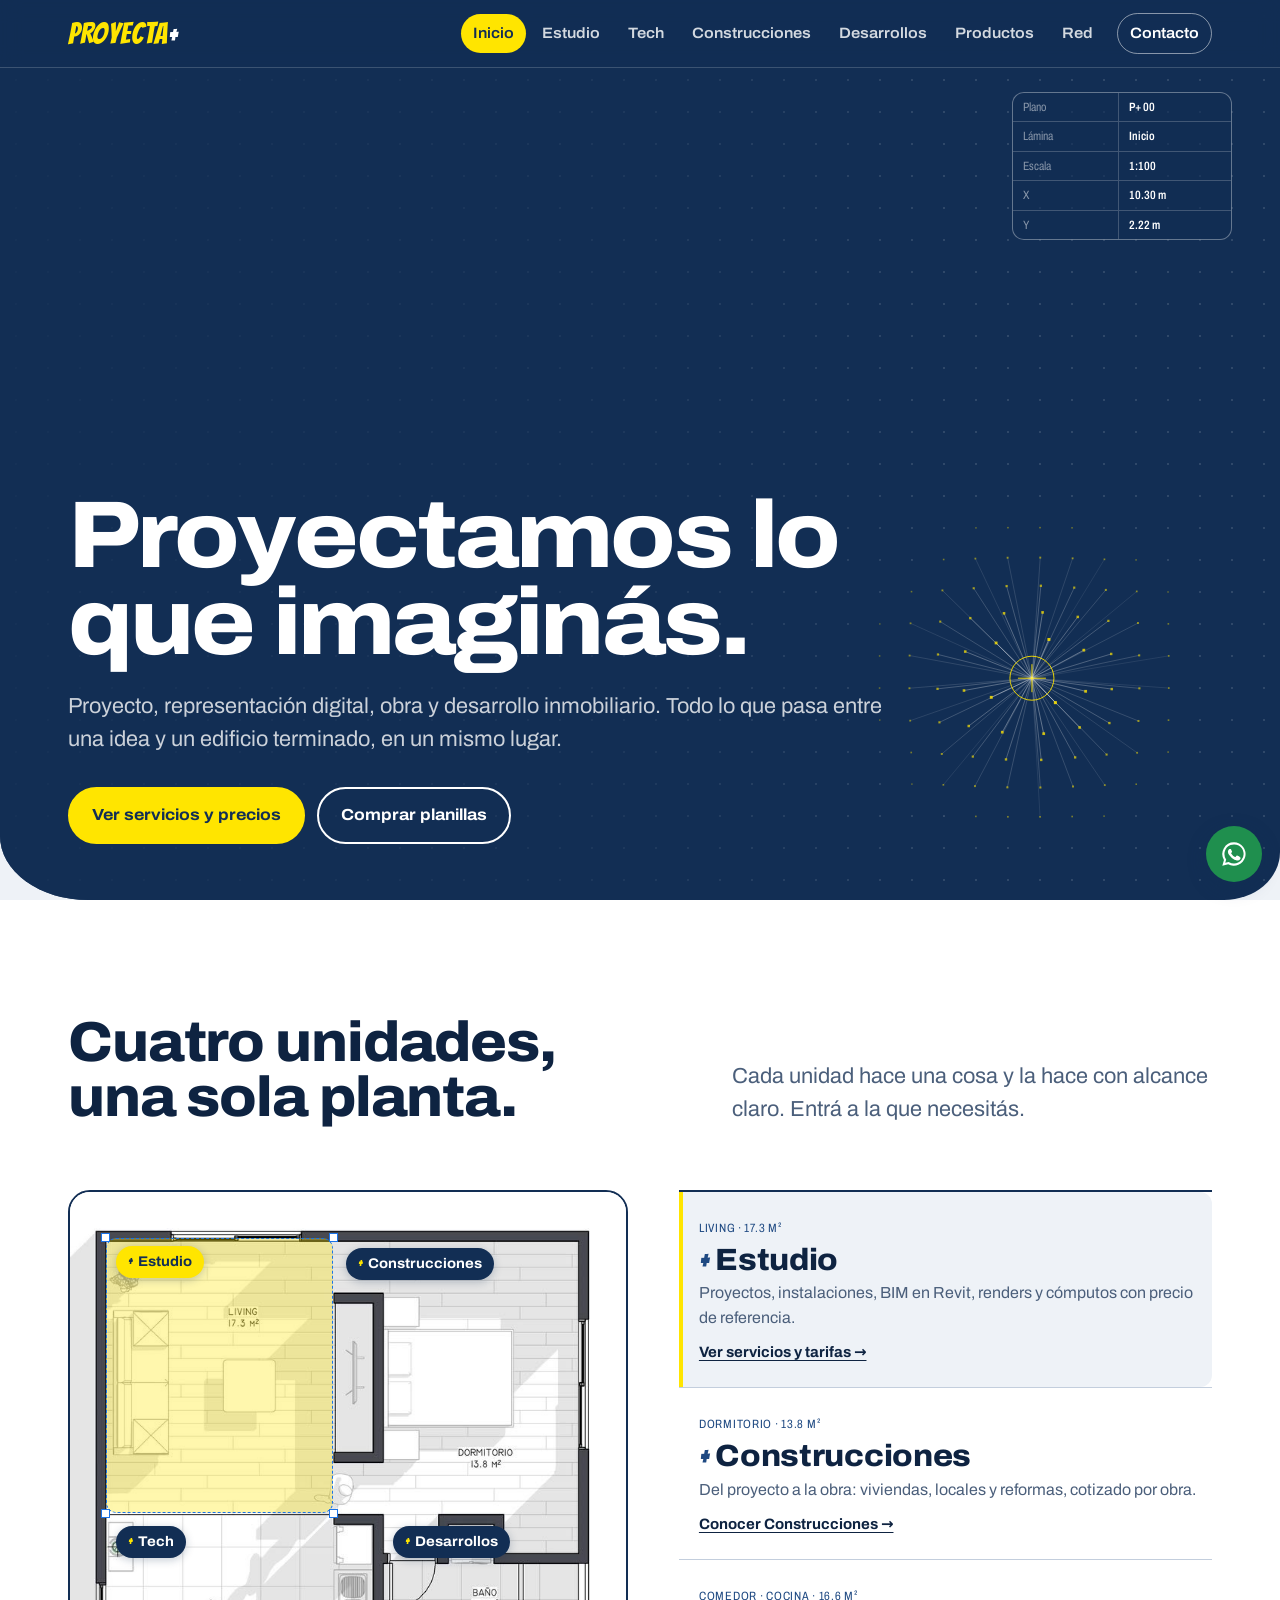
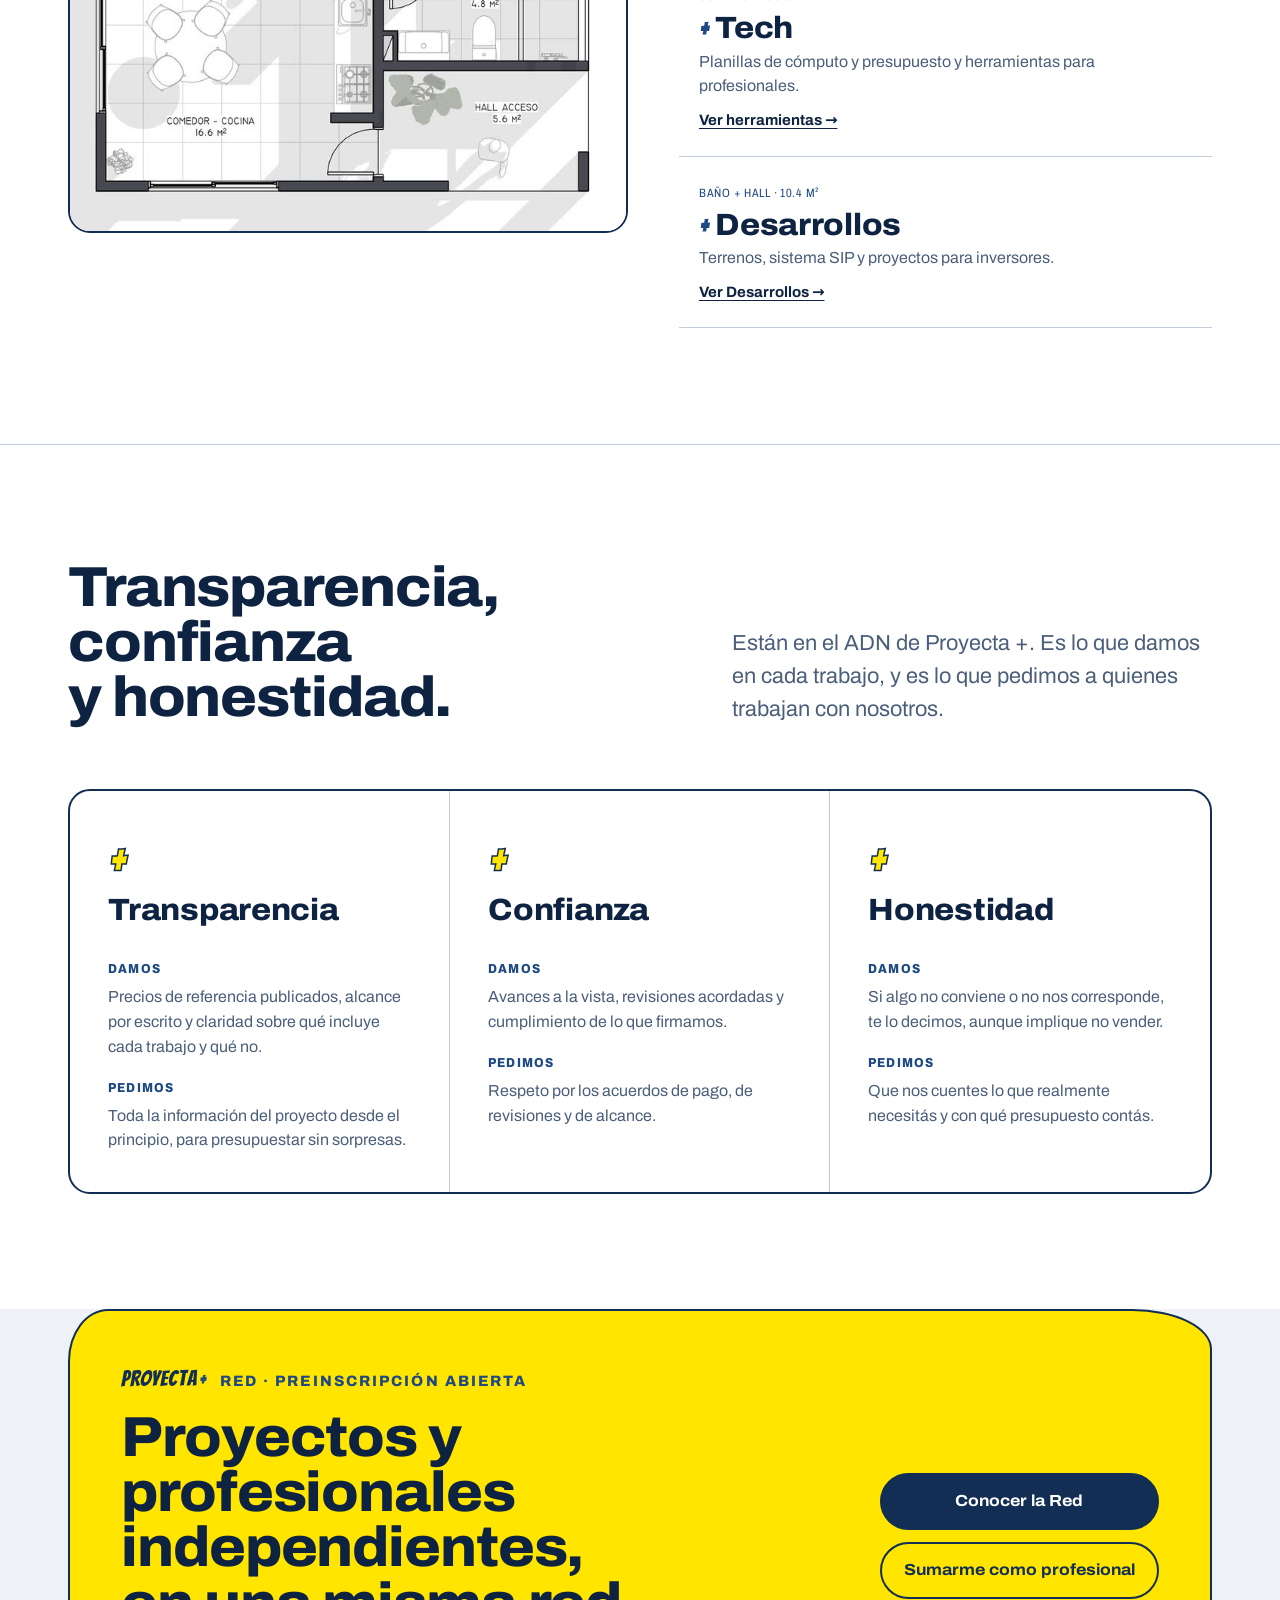
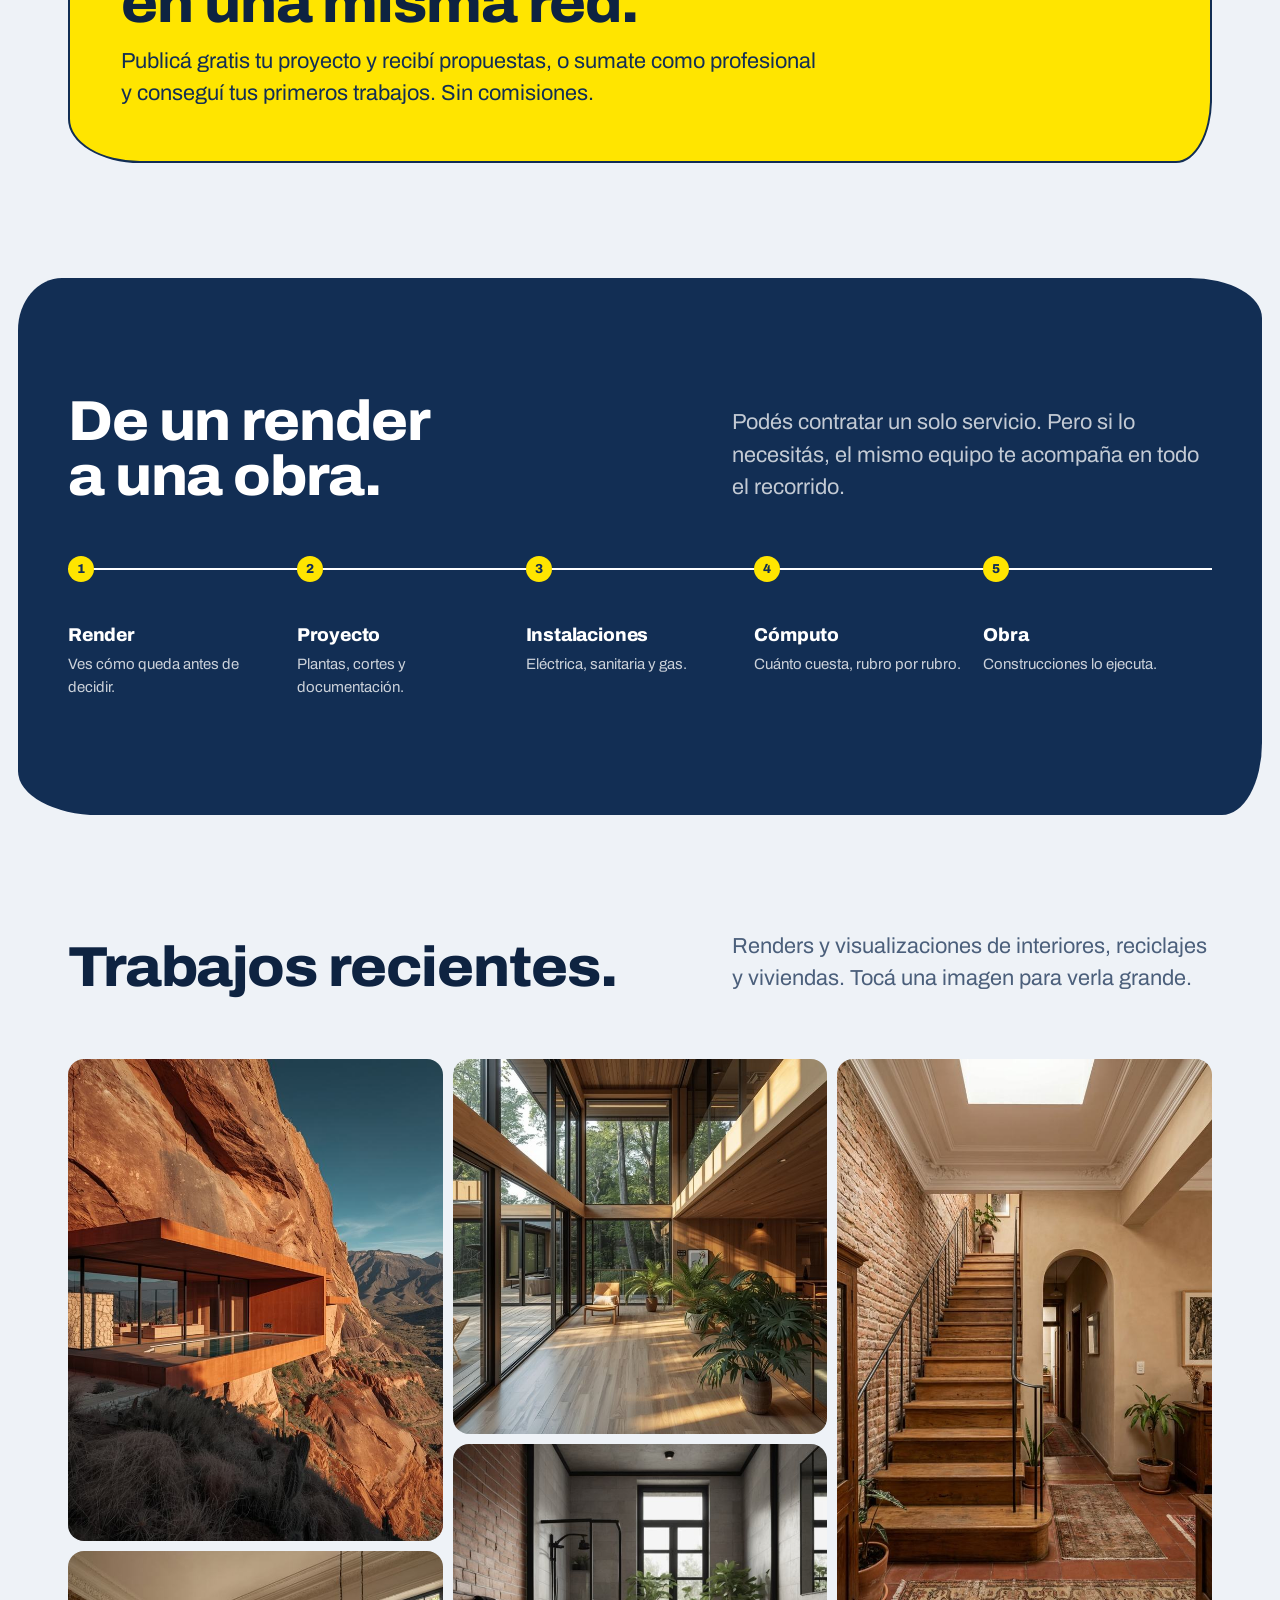
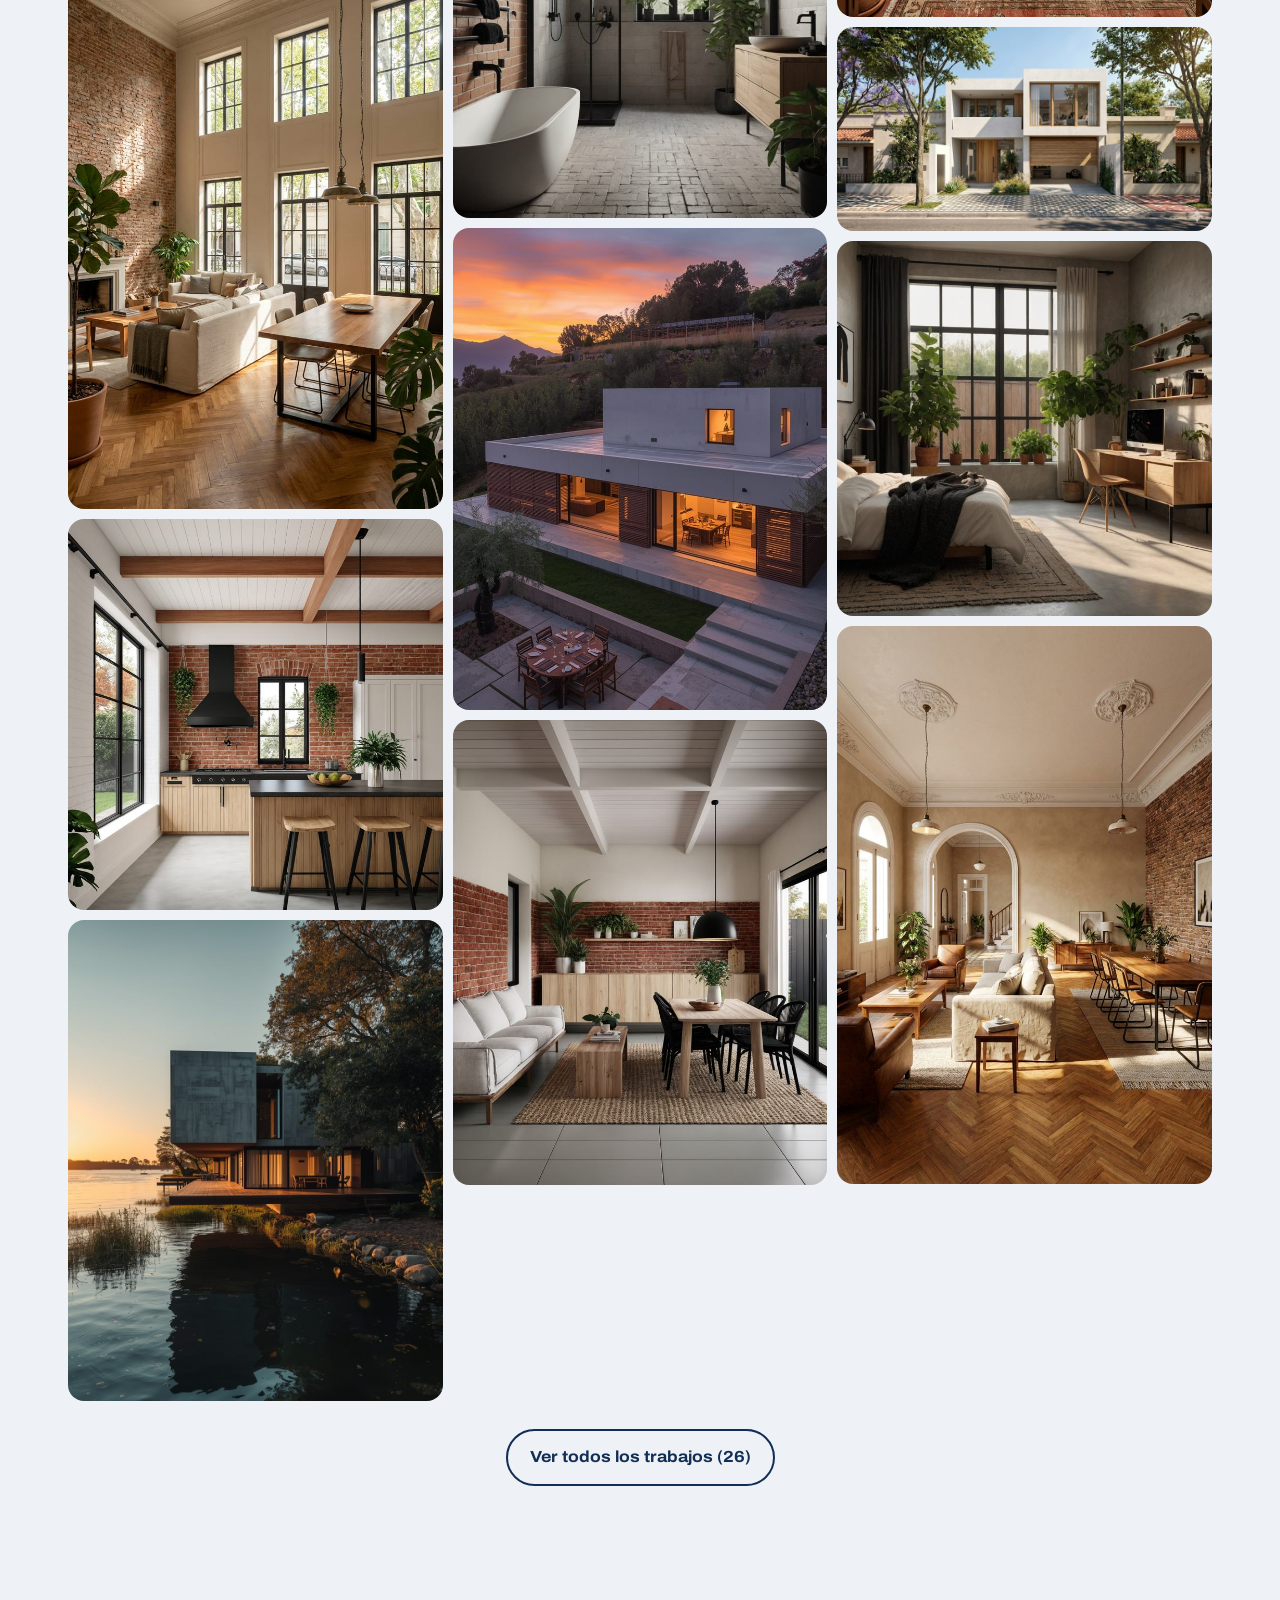
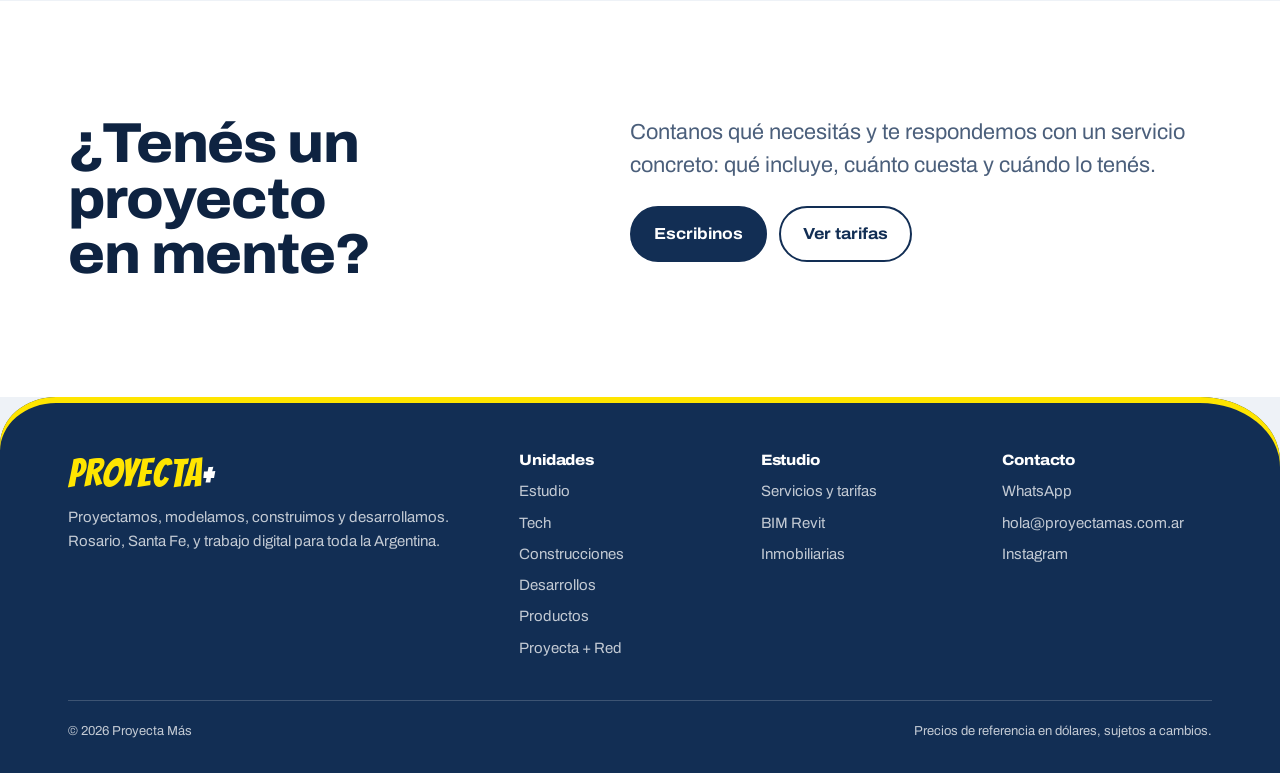
==== commit 075dd405: "Direcciones sin .html, Suite como más vendida y ajustes de productos - vercel.json con cleanUrls: pr" ====
--- a/proyectamas/index.html
+++ b/proyectamas/index.html
@@ -19,17 +19,17 @@
   <a class="sr-only" href="#contenido">Saltar al contenido</a>
   <header class="site-header">
     <div class="wrap">
-      <a class="logo" href="index.html" aria-label="Proyecta Más, inicio">PROYECTA<span>+</span></a>
+      <a class="logo" href="/" aria-label="Proyecta Más, inicio">PROYECTA<span>+</span></a>
       <button class="nav-toggle" aria-expanded="false" aria-controls="nav">Menú</button>
       <nav class="nav" id="nav" aria-label="Principal">
-        <a href="index.html" aria-current="page">Inicio</a>
-        <a href="estudio.html">Estudio</a>
-        <a href="tech.html">Tech</a>
-        <a href="construcciones.html">Construcciones</a>
-        <a href="desarrollos.html">Desarrollos</a>
-        <a href="productos.html">Productos</a>
-        <a href="red.html">Red</a>
-        <a class="nav-cta" href="contacto.html">Contacto</a>
+        <a href="/" aria-current="page">Inicio</a>
+        <a href="estudio">Estudio</a>
+        <a href="tech">Tech</a>
+        <a href="construcciones">Construcciones</a>
+        <a href="desarrollos">Desarrollos</a>
+        <a href="productos">Productos</a>
+        <a href="red">Red</a>
+        <a class="nav-cta" href="contacto">Contacto</a>
       </nav>
     </div>
   </header>
@@ -47,8 +47,8 @@
         <h1 class="d1" id="h1">Proyectamos lo que imaginás.</h1>
         <p class="lead" style="margin-top:24px">Proyecto, representación digital, obra y desarrollo inmobiliario. Todo lo que pasa entre una idea y un edificio terminado, en un mismo lugar.</p>
         <div class="hero-actions">
-          <a class="btn btn--yellow" href="estudio.html#tarifas">Ver servicios y precios</a>
-          <a class="btn btn--ghost" href="tech.html">Comprar planillas</a>
+          <a class="btn btn--yellow" href="estudio#tarifas">Ver servicios y precios</a>
+          <a class="btn btn--ghost" href="tech">Comprar planillas</a>
         </div>
       </div>
     </section>
@@ -63,44 +63,43 @@
         <div class="plano-real" data-plano-real>
           <figure class="plano-img">
             <img src="assets/plano-unidades.jpg" width="736" height="847" alt="Planta de una vivienda con living, dormitorio, comedor-cocina, baño y hall de acceso" loading="lazy">
-            <a class="zona" data-u="estudio" href="estudio.html" style="left:6.4%;top:7.3%;width:40.9%;height:42.9%" aria-label="Estudio: Proyectos, instalaciones, BIM en Revit, renders y cómputos con precio de referencia.">
+            <a class="zona" data-u="estudio" href="estudio" style="left:6.4%;top:7.3%;width:40.9%;height:42.9%" aria-label="Estudio: Proyectos, instalaciones, BIM en Revit, renders y cómputos con precio de referencia.">
               <i class="g g1"></i><i class="g g2"></i><i class="g g3"></i><i class="g g4"></i>
               <span class="zona-tag"><b>+</b> Estudio</span>
             </a>
-            <a class="zona" data-u="construcciones" href="construcciones.html" style="left:47.8%;top:7.3%;width:45.2%;height:42.9%" aria-label="Construcciones: Del proyecto a la obra: viviendas, locales y reformas, cotizado por obra.">
+            <a class="zona" data-u="construcciones" href="construcciones" style="left:47.8%;top:7.3%;width:45.2%;height:42.9%" aria-label="Construcciones: Del proyecto a la obra: viviendas, locales y reformas, cotizado por obra.">
               <i class="g g1"></i><i class="g g2"></i><i class="g g3"></i><i class="g g4"></i>
               <span class="zona-tag"><b>+</b> Construcciones</span>
             </a>
-            <a class="zona" data-u="tech" href="tech.html" style="left:6.4%;top:50.8%;width:48.0%;height:42.5%" aria-label="Tech: Planillas de cómputo y presupuesto y herramientas para profesionales.">
+            <a class="zona" data-u="tech" href="tech" style="left:6.4%;top:50.8%;width:48.0%;height:42.5%" aria-label="Tech: Planillas de cómputo y presupuesto y herramientas para profesionales.">
               <i class="g g1"></i><i class="g g2"></i><i class="g g3"></i><i class="g g4"></i>
               <span class="zona-tag"><b>+</b> Tech</span>
             </a>
-            <a class="zona" data-u="desarrollos" href="desarrollos.html" style="left:56.4%;top:50.8%;width:36.7%;height:42.5%" aria-label="Desarrollos: Terrenos, sistema SIP y proyectos para inversores.">
+            <a class="zona" data-u="desarrollos" href="desarrollos" style="left:56.4%;top:50.8%;width:36.7%;height:42.5%" aria-label="Desarrollos: Terrenos, sistema SIP y proyectos para inversores.">
               <i class="g g1"></i><i class="g g2"></i><i class="g g3"></i><i class="g g4"></i>
               <span class="zona-tag"><b>+</b> Desarrollos</span>
             </a>
-            <figcaption class="note">Una casa, cuatro ambientes, cuatro unidades. Pasá el mouse por el plano.</figcaption>
           </figure>
           <ol class="unidades-lista">
-            <li><a data-u="estudio" href="estudio.html">
+            <li><a data-u="estudio" href="estudio">
               <span class="u-amb">Living · 17.3 m²</span>
               <h3><span>+</span> Estudio</h3>
               <p>Proyectos, instalaciones, BIM en Revit, renders y cómputos con precio de referencia.</p>
               <span class="u-cta">Ver servicios y tarifas →</span>
             </a></li>
-            <li><a data-u="construcciones" href="construcciones.html">
+            <li><a data-u="construcciones" href="construcciones">
               <span class="u-amb">Dormitorio · 13.8 m²</span>
               <h3><span>+</span> Construcciones</h3>
               <p>Del proyecto a la obra: viviendas, locales y reformas, cotizado por obra.</p>
               <span class="u-cta">Conocer Construcciones →</span>
             </a></li>
-            <li><a data-u="tech" href="tech.html">
+            <li><a data-u="tech" href="tech">
               <span class="u-amb">Comedor · cocina · 16.6 m²</span>
               <h3><span>+</span> Tech</h3>
               <p>Planillas de cómputo y presupuesto y herramientas para profesionales.</p>
               <span class="u-cta">Ver herramientas →</span>
             </a></li>
-            <li><a data-u="desarrollos" href="desarrollos.html">
+            <li><a data-u="desarrollos" href="desarrollos">
               <span class="u-amb">Baño + hall · 10.4 m²</span>
               <h3><span>+</span> Desarrollos</h3>
               <p>Terrenos, sistema SIP y proyectos para inversores.</p>
@@ -151,8 +150,8 @@
           <p class="lead">Publicá gratis tu proyecto y recibí propuestas, o sumate como profesional y conseguí tus primeros trabajos. Sin comisiones.</p>
         </div>
         <div class="red-teaser-acc">
-          <a class="btn btn--ink" href="red.html">Conocer la Red</a>
-          <a class="btn btn--line" data-red="profesional" href="red.html#preinscripcion">Sumarme como profesional</a>
+          <a class="btn btn--ink" href="red">Conocer la Red</a>
+          <a class="btn btn--line" data-red="profesional" href="red#preinscripcion">Sumarme como profesional</a>
         </div>
       </div>
     </section>
@@ -217,8 +216,8 @@
         <div>
           <p class="lead" style="margin-top:0">Contanos qué necesitás y te respondemos con un servicio concreto: qué incluye, cuánto cuesta y cuándo lo tenés.</p>
           <div class="hero-actions" style="margin-top:24px;display:flex;gap:12px;flex-wrap:wrap">
-            <a class="btn btn--ink" href="contacto.html">Escribinos</a>
-            <a class="btn btn--line" href="estudio.html#tarifas">Ver tarifas</a>
+            <a class="btn btn--ink" href="contacto">Escribinos</a>
+            <a class="btn btn--line" href="estudio#tarifas">Ver tarifas</a>
           </div>
         </div>
       </div>
@@ -228,16 +227,16 @@
     <div class="wrap">
       <div class="cols">
         <div>
-          <a class="logo" href="index.html">PROYECTA<span>+</span></a>
+          <a class="logo" href="/">PROYECTA<span>+</span></a>
           <p style="margin-top:12px;max-width:28em">Proyectamos, modelamos, construimos y desarrollamos. Rosario, Santa Fe, y trabajo digital para toda la Argentina.</p>
         </div>
         <div>
           <h4>Unidades</h4>
-          <ul><li><a href="estudio.html">Estudio</a></li><li><a href="tech.html">Tech</a></li><li><a href="construcciones.html">Construcciones</a></li><li><a href="desarrollos.html">Desarrollos</a></li><li><a href="productos.html">Productos</a></li><li><a href="red.html">Proyecta + Red</a></li></ul>
+          <ul><li><a href="estudio">Estudio</a></li><li><a href="tech">Tech</a></li><li><a href="construcciones">Construcciones</a></li><li><a href="desarrollos">Desarrollos</a></li><li><a href="productos">Productos</a></li><li><a href="red">Proyecta + Red</a></li></ul>
         </div>
         <div>
           <h4>Estudio</h4>
-          <ul><li><a href="estudio.html#tarifas">Servicios y tarifas</a></li><li><a href="estudio.html#bim">BIM Revit</a></li><li><a href="estudio.html#inmobiliarias">Inmobiliarias</a></li></ul>
+          <ul><li><a href="estudio#tarifas">Servicios y tarifas</a></li><li><a href="estudio#bim">BIM Revit</a></li><li><a href="estudio#inmobiliarias">Inmobiliarias</a></li></ul>
         </div>
         <div>
           <h4>Contacto</h4>
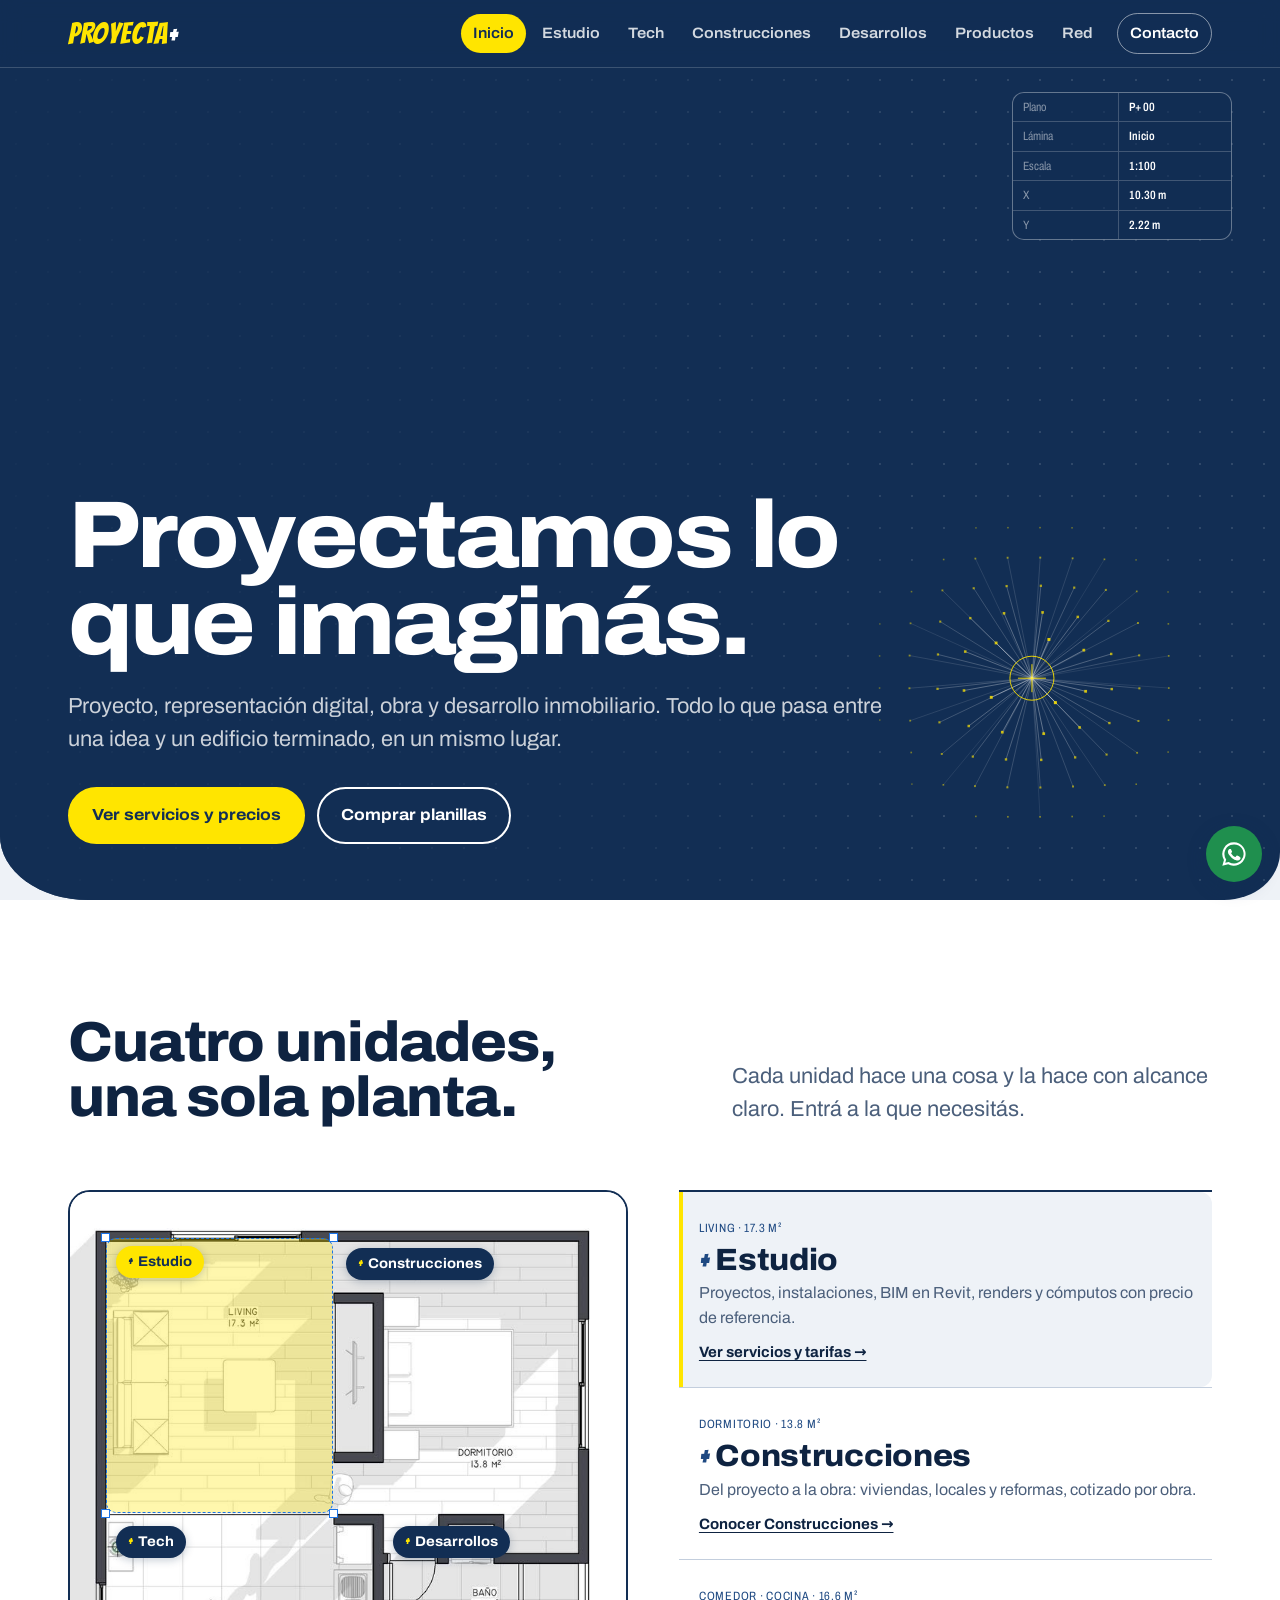
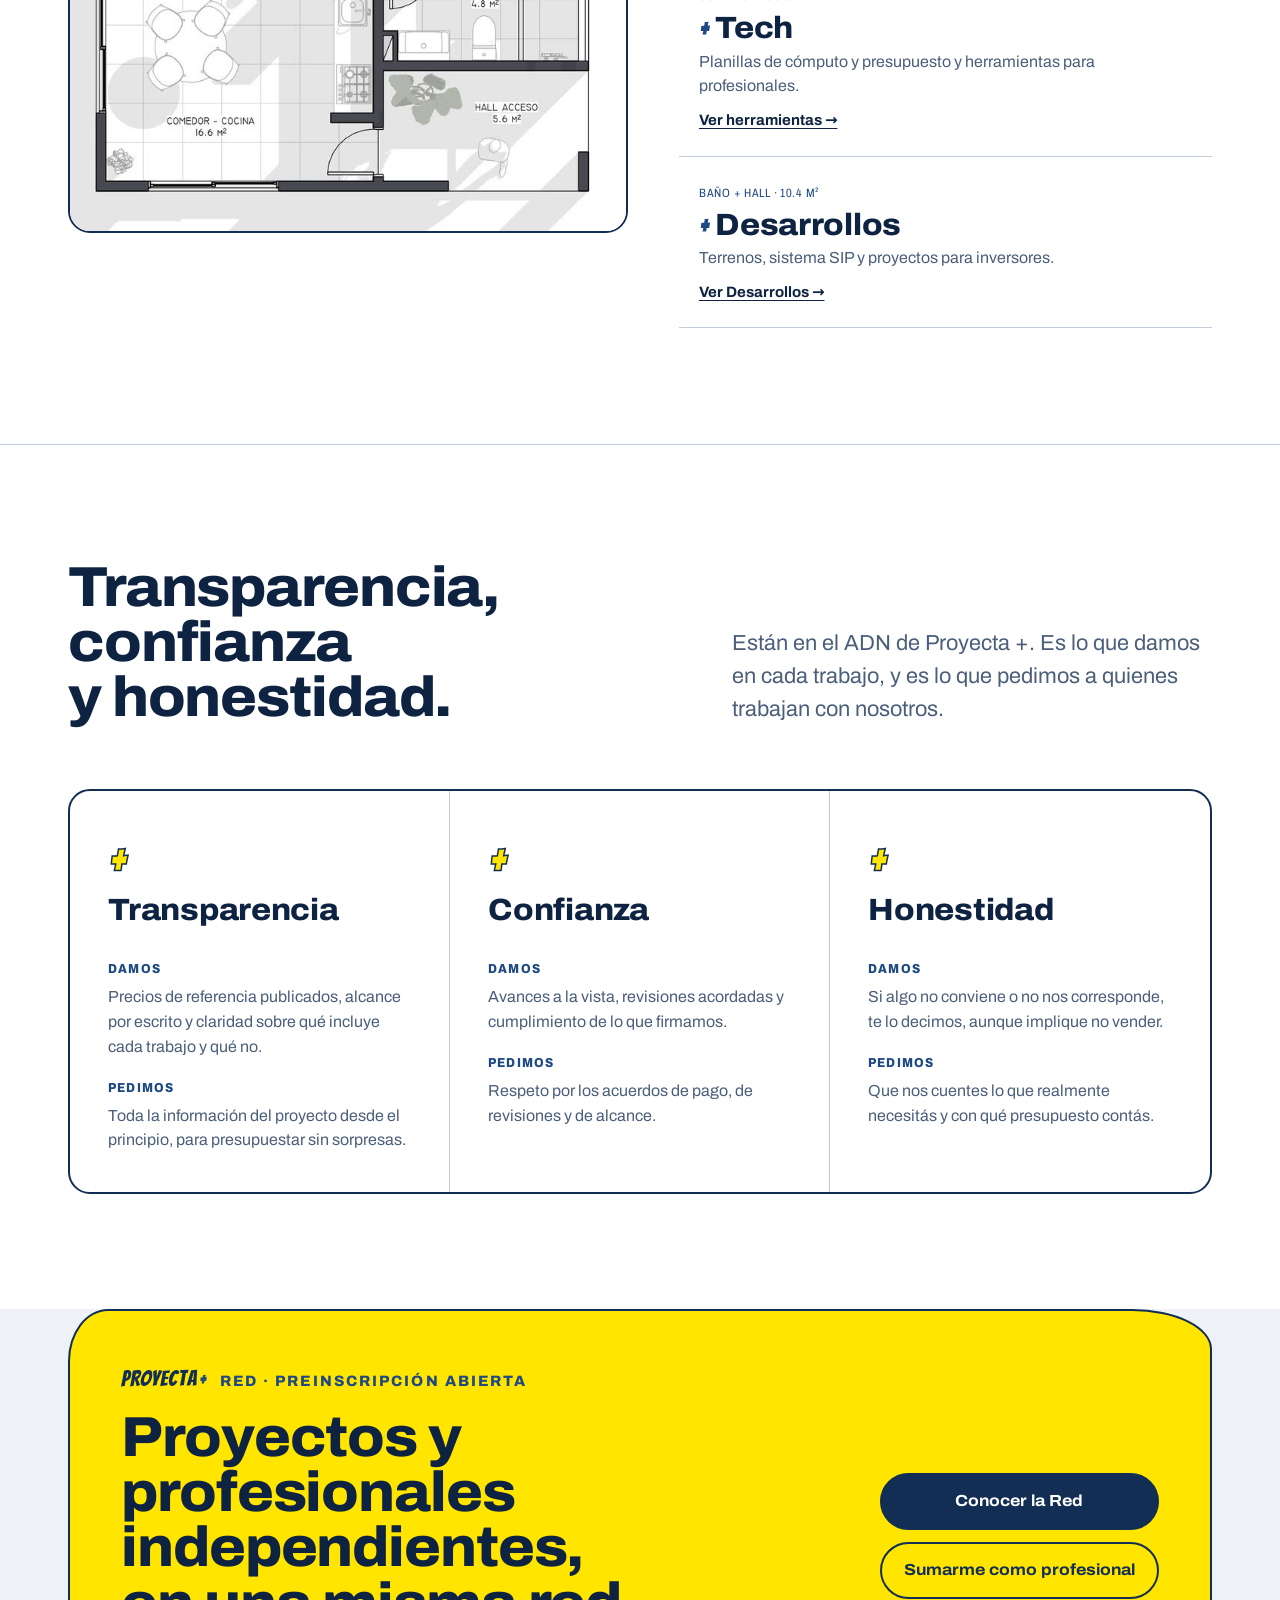
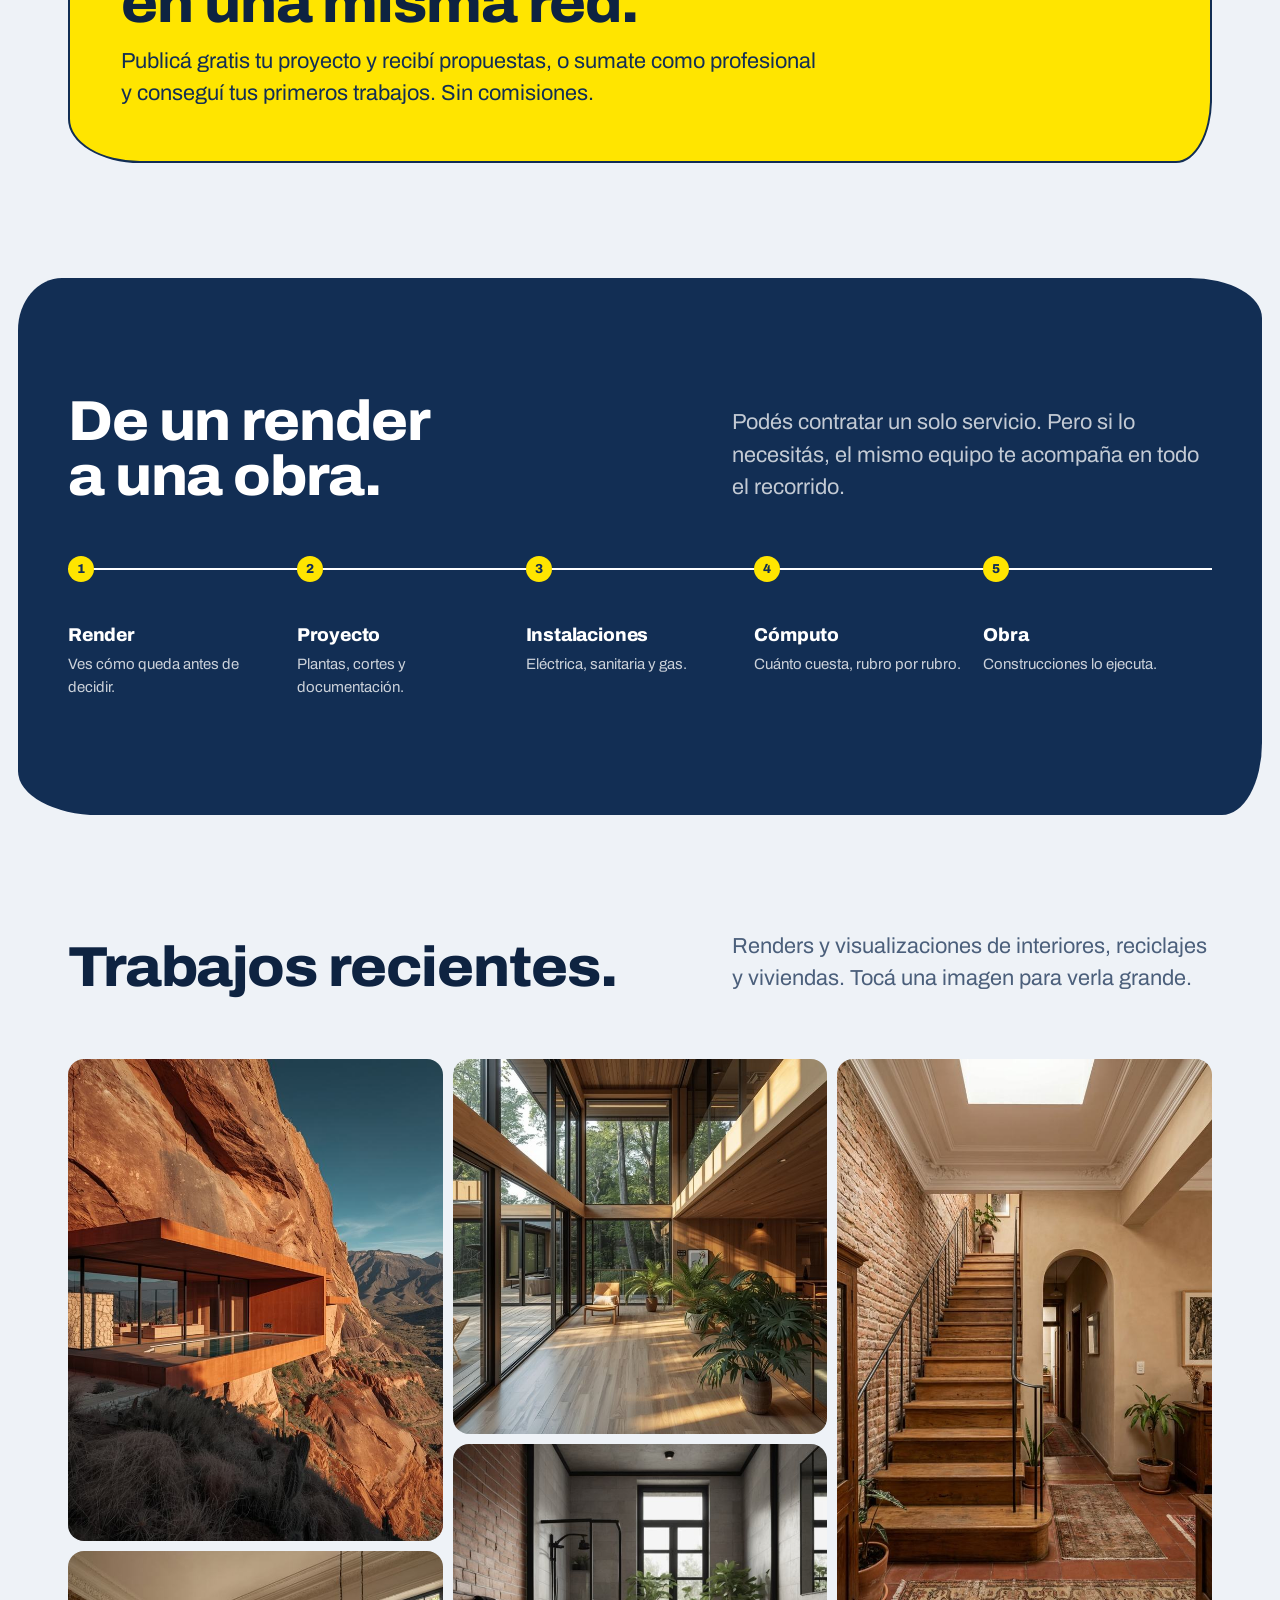
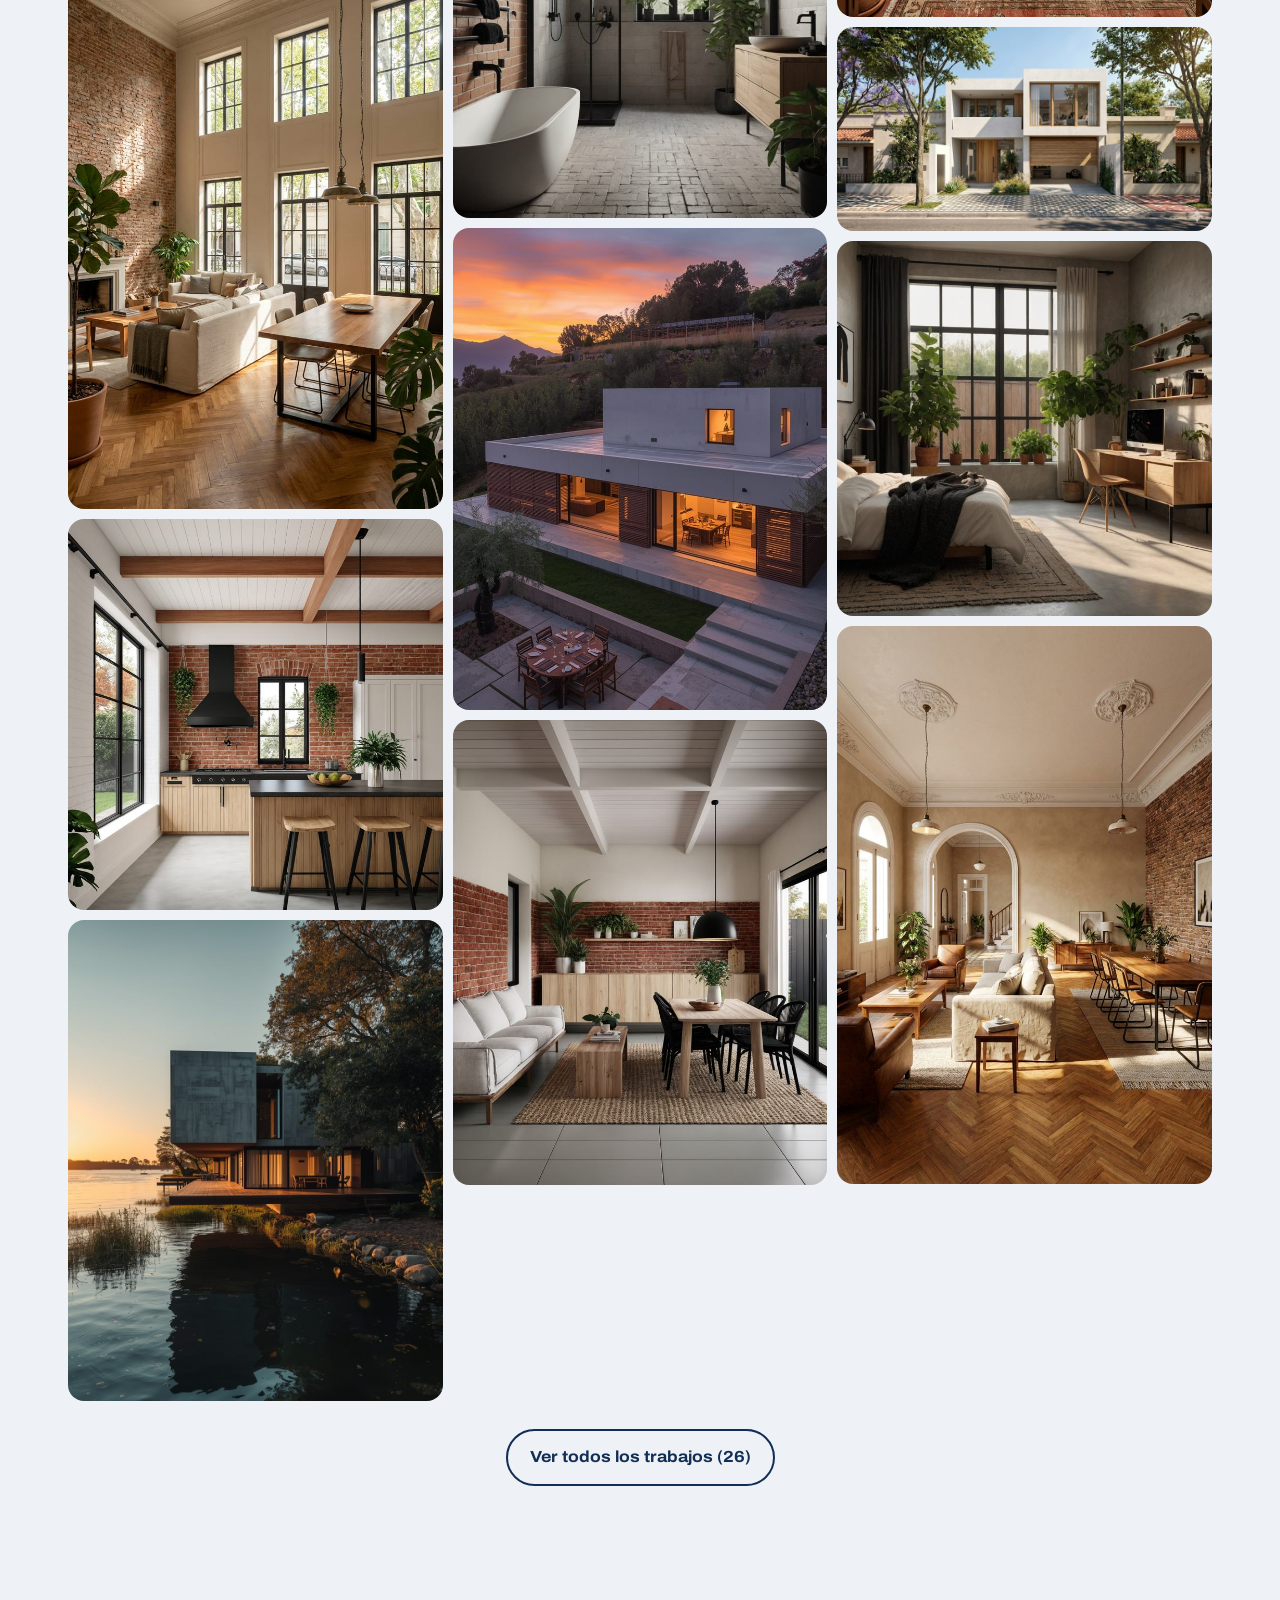
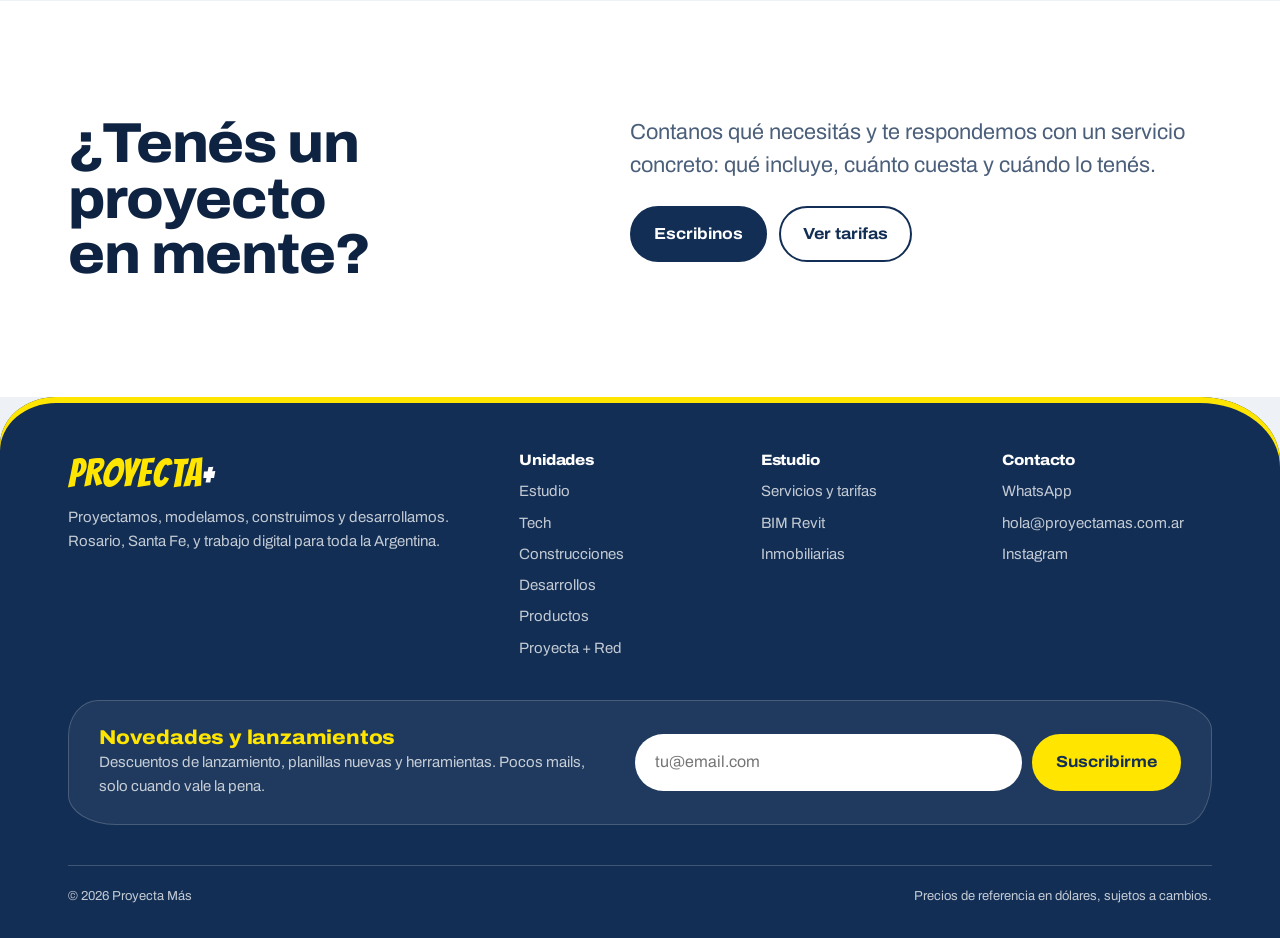
==== commit 78ce8e0a: "Suscripción a novedades conectada a Resend - api/suscribir.js: alta del contacto en Resend (segmento" ====
--- a/proyectamas/index.html
+++ b/proyectamas/index.html
@@ -247,6 +247,20 @@
           </ul>
         </div>
       </div>
+      <form class="suscribir suscribir--pie" action="/api/suscribir" method="post" data-suscribir>
+        <div class="suscribir-txt">
+          <h4>Novedades y lanzamientos</h4>
+          <p>Descuentos de lanzamiento, planillas nuevas y herramientas. Pocos mails, solo cuando vale la pena.</p>
+        </div>
+        <div class="suscribir-campos">
+          <input type="hidden" name="origen" value="pie">
+          <label class="sr-only" for="sus-email-pie">Tu email</label>
+          <input id="sus-email-pie" type="email" name="email" placeholder="tu@email.com" autocomplete="email" required>
+          <input class="hp" type="text" name="web" tabindex="-1" autocomplete="off" aria-hidden="true">
+          <button class="btn btn--yellow" type="submit">Suscribirme</button>
+        </div>
+        <p class="suscribir-msg" role="status" aria-live="polite"></p>
+      </form>
       <div class="legal"><span>© <span id="anio">2026</span> Proyecta Más</span><span>Precios de referencia en dólares, sujetos a cambios.</span></div>
     </div>
   </footer>
--- a/proyectamas/css/site.css
+++ b/proyectamas/css/site.css
@@ -612,3 +612,29 @@
   .nav .nav-cta { margin: 20px 0 0; text-align: center; background: var(--ink); color: #fff; border: 0; }
 }
 .red-pre-box .hero-actions { gap: 14px; margin-top: 26px; }
+
+/* ---------- Suscripción a novedades ---------- */
+.hp { position: absolute !important; left: -9999px !important; width: 1px; height: 1px; opacity: 0; }
+.suscribir { position: relative; }
+.suscribir-campos { display: flex; gap: 10px; flex-wrap: wrap; }
+.suscribir-campos input[type=email] { flex: 1 1 220px; min-width: 0; font: inherit; font-size: 16px; padding: 13px 18px; border-radius: 999px; border: 2px solid var(--ink); background: #fff; color: var(--text); }
+.suscribir-campos input[type=email]:focus { outline: 3px solid var(--yellow); outline-offset: 1px; }
+.suscribir-campos .btn { flex: none; }
+.suscribir-campos .btn[disabled] { opacity: .7; cursor: wait; }
+.suscribir-msg { margin: 10px 0 0; font-size: 14px; min-height: 1.2em; }
+.suscribir-msg.ok { font-weight: 700; }
+.suscribir-msg.err { color: #b3261e; font-weight: 600; }
+.suscribir--pie { display: grid; grid-template-columns: minmax(0, 1fr) minmax(0, 1.1fr); gap: 16px 40px; align-items: center; margin-top: 40px; padding: 26px 30px; border-radius: 30px 56px 28px 48px / 36px 30px 48px 30px; background: rgba(255,255,255,.06); border: 1px solid var(--line-dark); }
+.suscribir--pie h4 { color: var(--yellow); font-size: 20px; margin: 0 0 4px; }
+.suscribir--pie p { margin: 0; }
+.suscribir--pie .suscribir-campos input[type=email] { border-color: transparent; }
+.suscribir--pie .suscribir-msg { grid-column: 1 / -1; margin: 0; color: #fff; }
+.suscribir--pie .suscribir-msg.err { color: #ffb4ab; }
+.suscribir--pie .suscribir-msg:empty { display: none; }
+@media (max-width: 860px) { .suscribir--pie { grid-template-columns: 1fr; padding: 22px; } }
+.suscribir--caja { margin-top: 34px; display: grid; grid-template-columns: minmax(0, 1.2fr) minmax(0, 1fr); gap: 18px 40px; align-items: center; padding: clamp(24px, 3.5vw, 40px); background: var(--yellow); border: 2px solid var(--ink); border-radius: 40px 80px 36px 72px / 52px 40px 64px 44px; }
+.suscribir--caja h3 { font-size: clamp(24px, 2.4vw, 32px); font-variation-settings: "wdth" 106; margin: 12px 0 8px; }
+.suscribir--caja p { margin: 0; color: var(--ink); }
+.suscribir--caja .suscribir-msg { grid-column: 1 / -1; margin: 0; }
+.suscribir--caja .suscribir-msg:empty { display: none; }
+@media (max-width: 860px) { .suscribir--caja { grid-template-columns: 1fr; } }
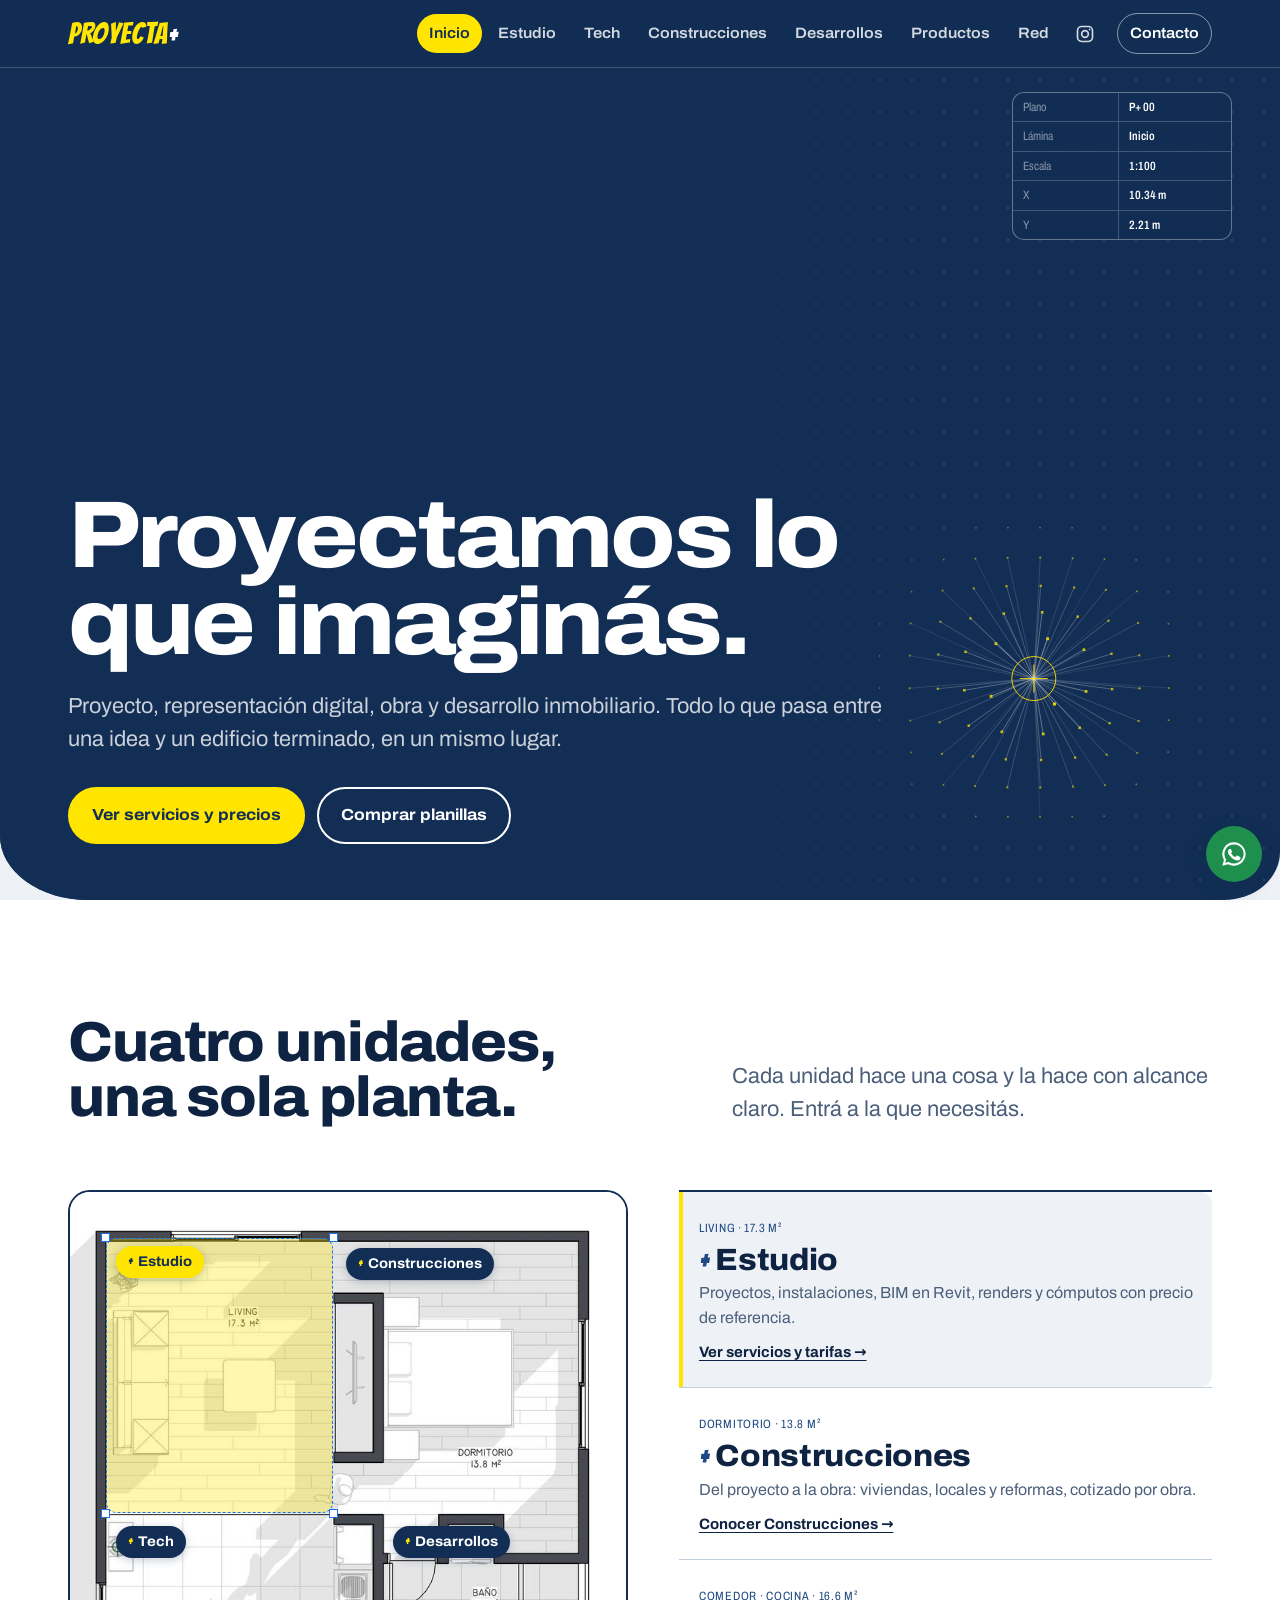
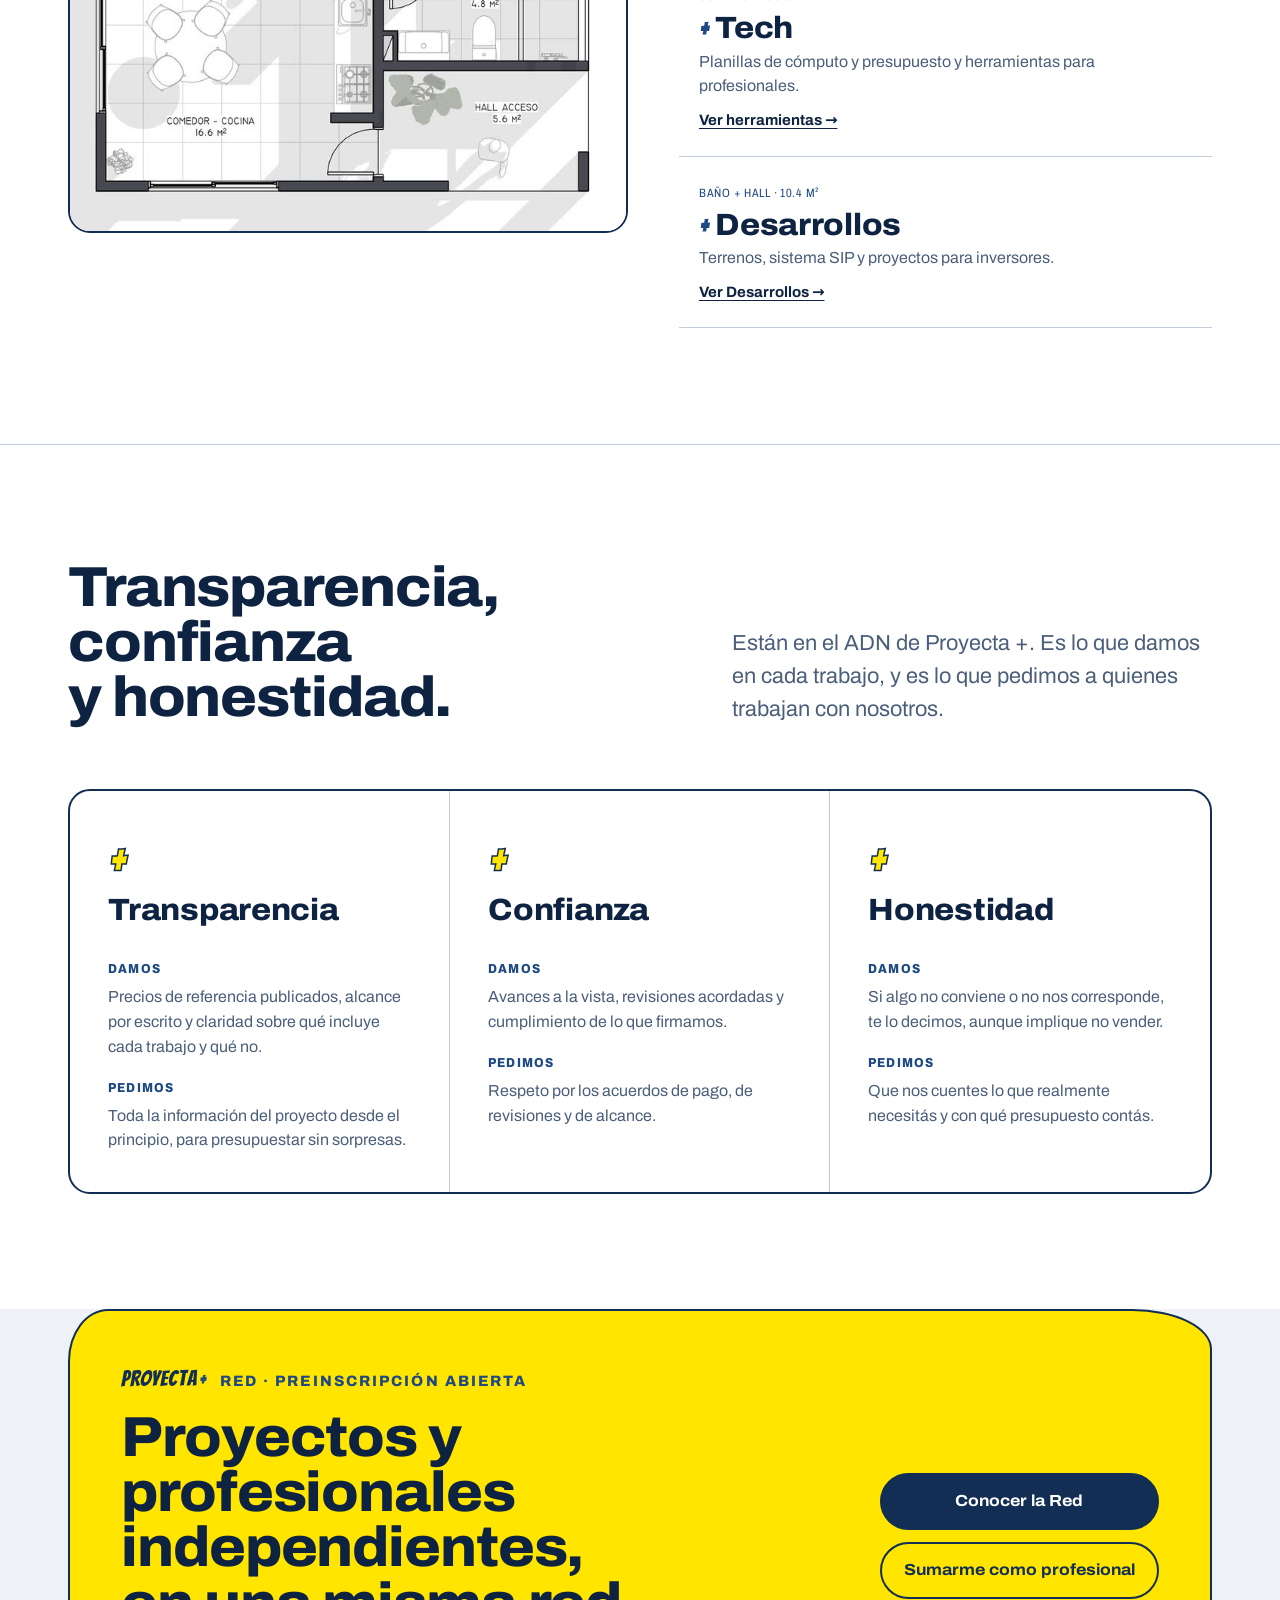
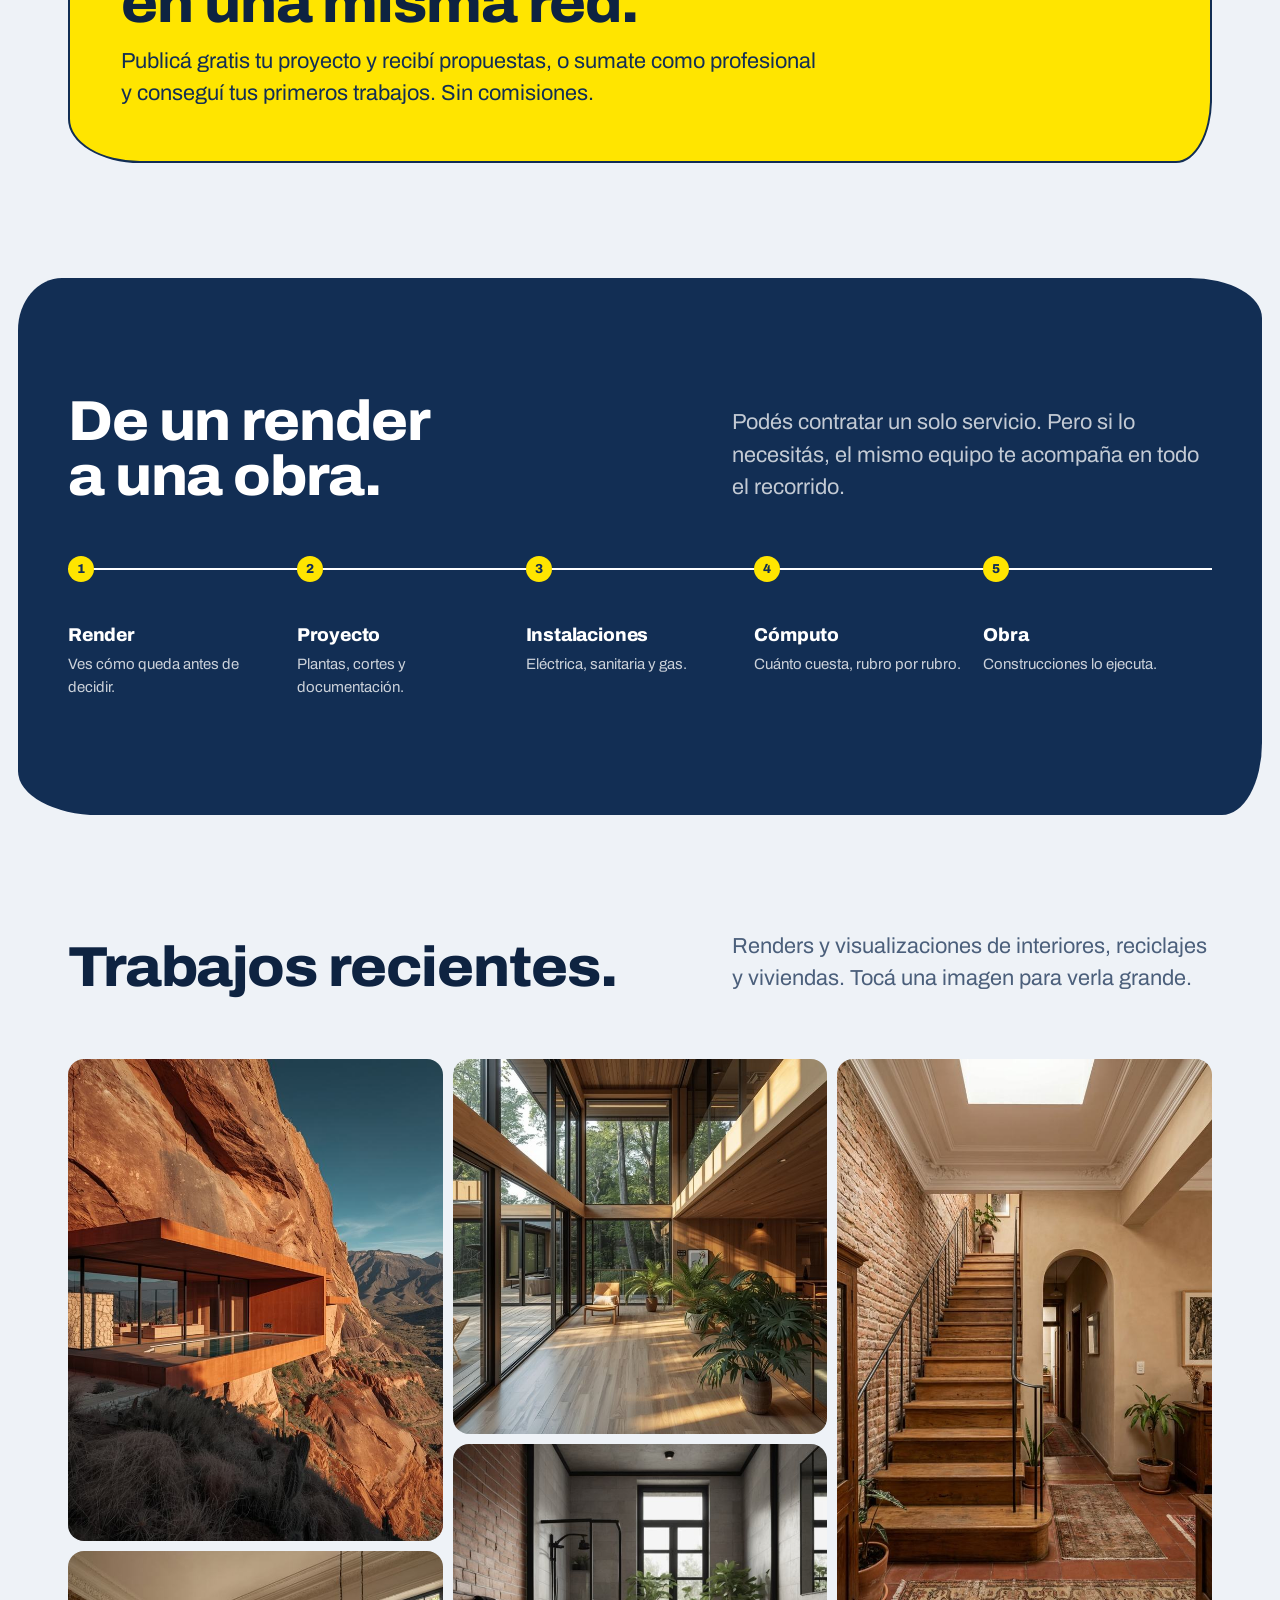
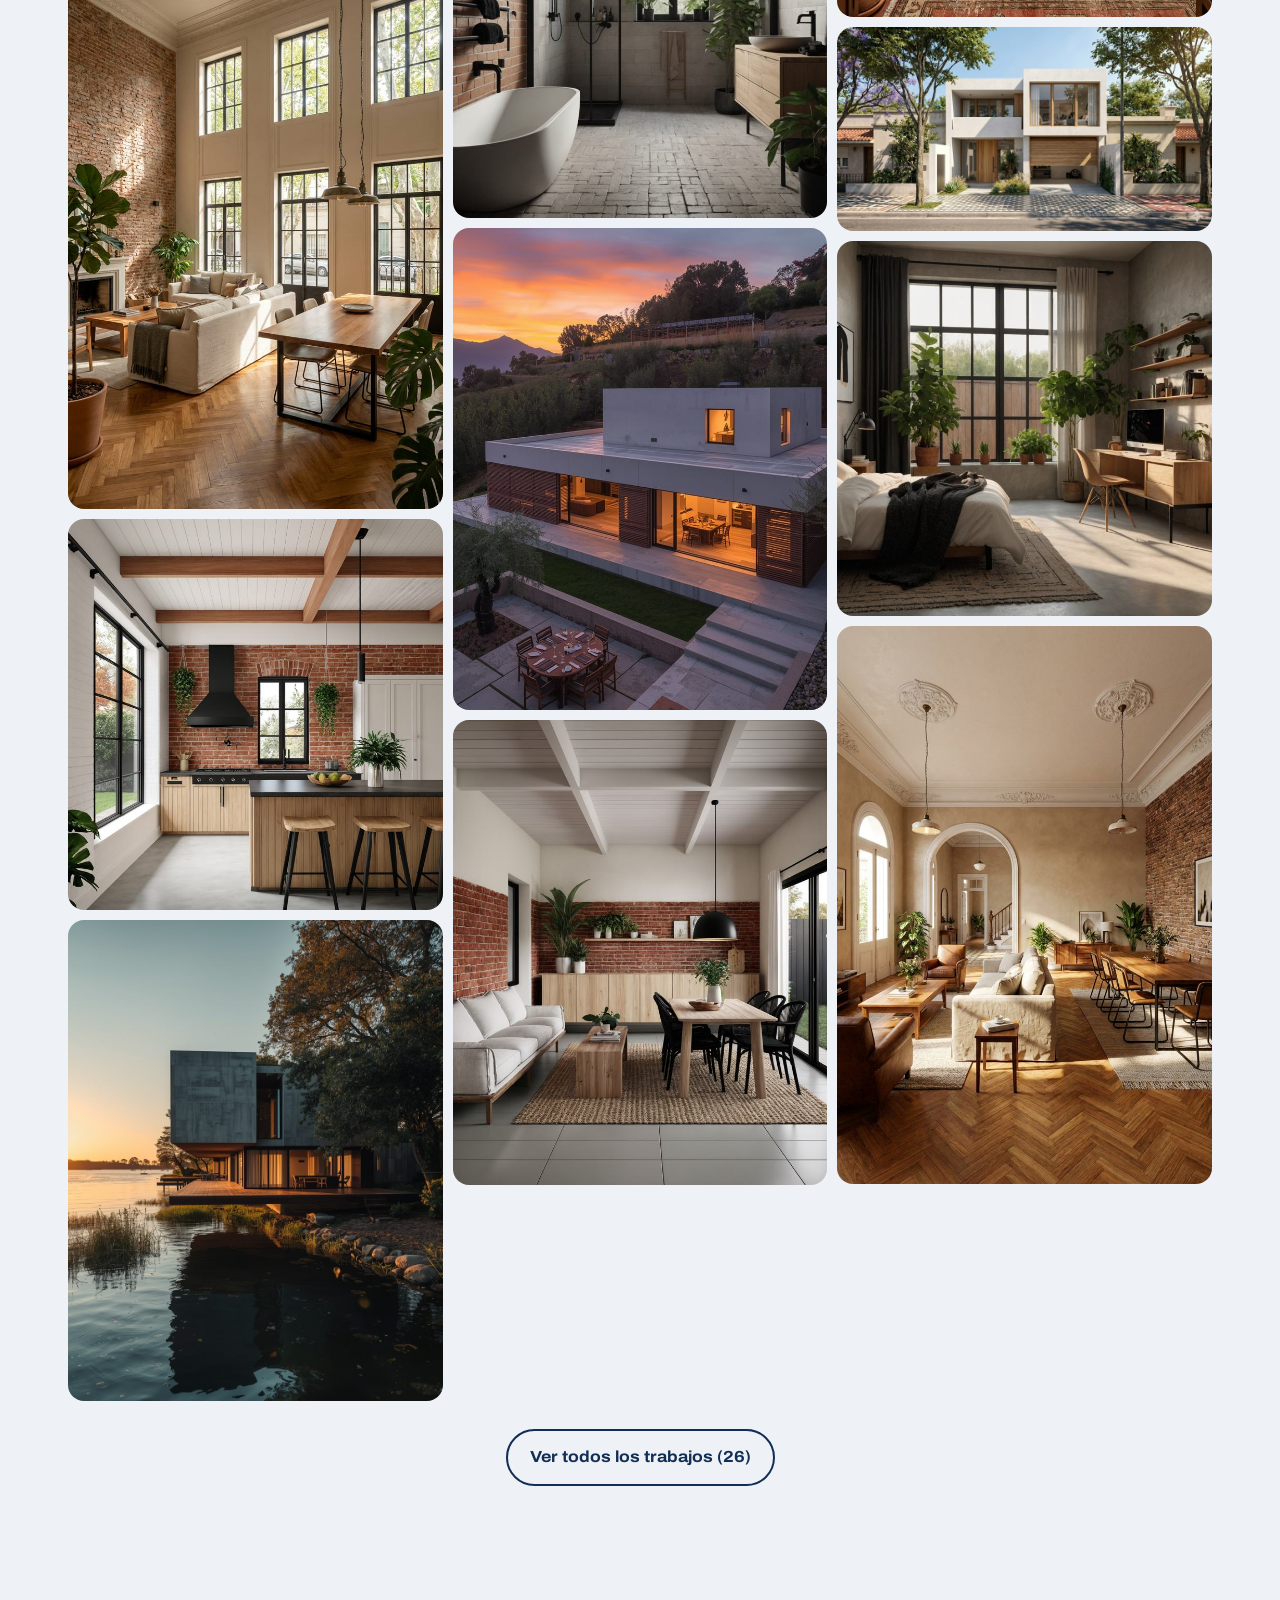
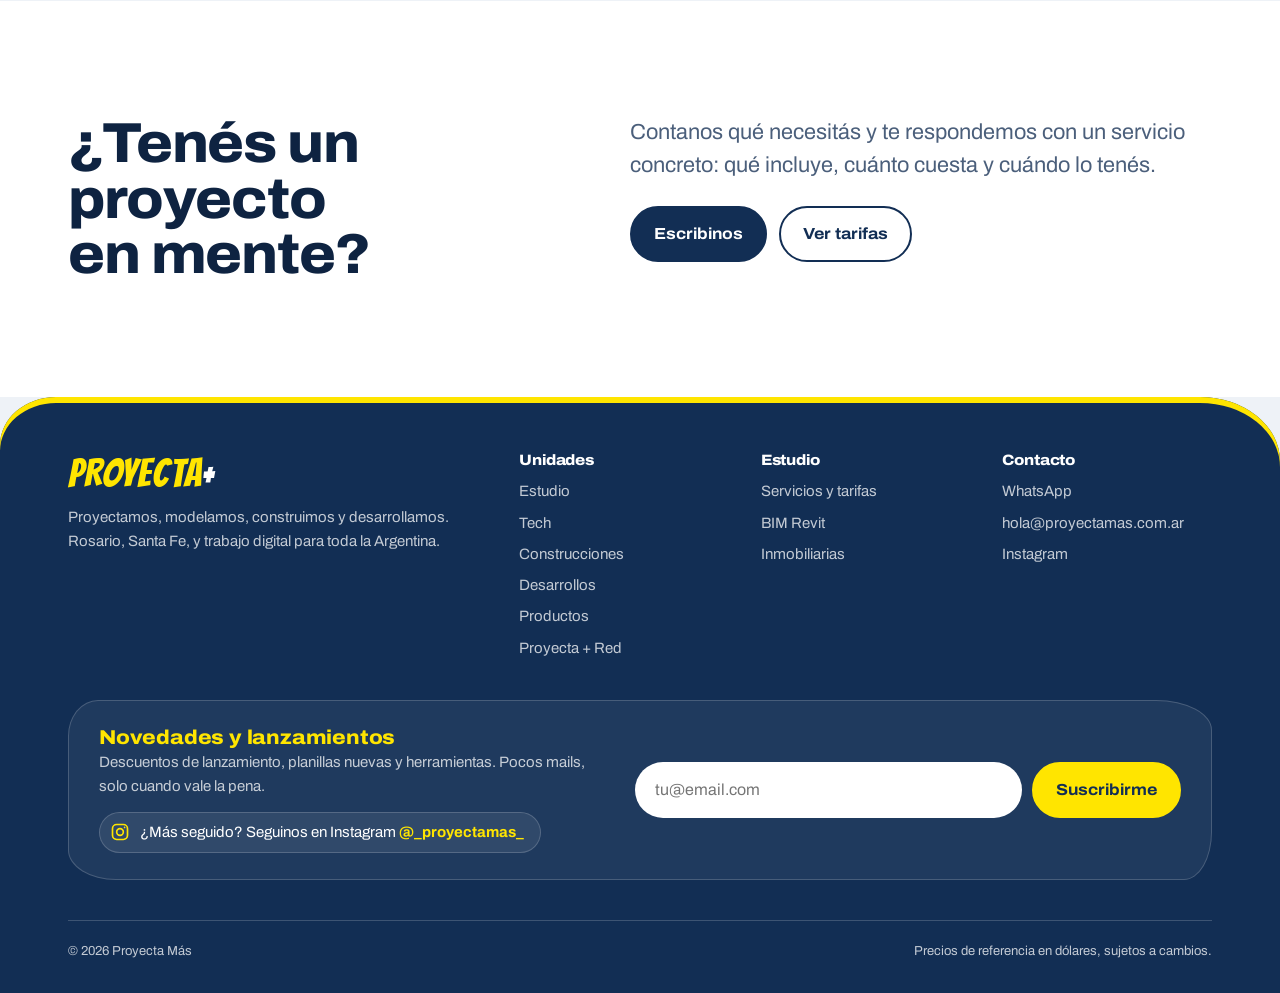
==== commit 1acf0c0f: "Acceso a Instagram en menú, pie de página y página de gracias Co-Authored-By: Claude Opus 5.5 <norep" ====
--- a/proyectamas/index.html
+++ b/proyectamas/index.html
@@ -29,6 +29,7 @@
         <a href="desarrollos">Desarrollos</a>
         <a href="productos">Productos</a>
         <a href="red">Red</a>
+        <a class="nav-ig" href="https://instagram.com/_proyectamas_" target="_blank" rel="noopener" aria-label="Instagram @_proyectamas_ (se abre en otra pestaña)"><svg viewBox="0 0 24 24" width="20" height="20" fill="none" stroke="currentColor" stroke-width="2" aria-hidden="true"><rect x="3" y="3" width="18" height="18" rx="5"/><circle cx="12" cy="12" r="4"/><circle cx="17.5" cy="6.5" r="1" fill="currentColor" stroke="none"/></svg><span class="nav-ig-txt">Instagram</span></a>
         <a class="nav-cta" href="contacto">Contacto</a>
       </nav>
     </div>
@@ -251,6 +252,7 @@
         <div class="suscribir-txt">
           <h4>Novedades y lanzamientos</h4>
           <p>Descuentos de lanzamiento, planillas nuevas y herramientas. Pocos mails, solo cuando vale la pena.</p>
+          <a class="suscribir-ig" href="https://instagram.com/_proyectamas_" target="_blank" rel="noopener"><svg viewBox="0 0 24 24" width="20" height="20" fill="none" stroke="currentColor" stroke-width="2" aria-hidden="true"><rect x="3" y="3" width="18" height="18" rx="5"/><circle cx="12" cy="12" r="4"/><circle cx="17.5" cy="6.5" r="1" fill="currentColor" stroke="none"/></svg><span>¿Más seguido? Seguinos en Instagram <b>@_proyectamas_</b></span></a>
         </div>
         <div class="suscribir-campos">
           <input type="hidden" name="origen" value="pie">
--- a/proyectamas/css/site.css
+++ b/proyectamas/css/site.css
@@ -638,3 +638,19 @@
 .suscribir--caja .suscribir-msg { grid-column: 1 / -1; margin: 0; }
 .suscribir--caja .suscribir-msg:empty { display: none; }
 @media (max-width: 860px) { .suscribir--caja { grid-template-columns: 1fr; } }
+
+/* ---------- Instagram ---------- */
+.nav .nav-ig { display: inline-flex; align-items: center; gap: 8px; padding: 8px 10px; }
+.nav .nav-ig svg { width: 20px; height: 20px; flex: none; }
+.nav-ig-txt { position: absolute; width: 1px; height: 1px; overflow: hidden; clip: rect(0 0 0 0); white-space: nowrap; }
+@media (max-width: 900px) {
+  .nav .nav-ig { padding: 16px 12px; }
+  .nav .nav-ig svg { width: 26px; height: 26px; }
+  .nav-ig-txt { position: static; width: auto; height: auto; overflow: visible; clip: auto; }
+}
+.suscribir-ig { display: inline-flex; align-items: center; gap: 10px; margin-top: 14px; color: #fff; text-decoration: none; font-size: 15px; padding: 8px 16px 8px 10px; border-radius: 999px; background: rgba(255,255,255,.08); border: 1px solid var(--line-dark); transition: background .2s, color .2s; }
+.suscribir-ig svg { flex: none; color: var(--yellow); }
+.suscribir-ig b { color: var(--yellow); }
+.suscribir-ig:hover { background: var(--yellow); color: var(--ink); }
+.suscribir-ig:hover svg, .suscribir-ig:hover b { color: var(--ink); }
+.btn--ig { display: inline-flex; align-items: center; gap: 8px; }
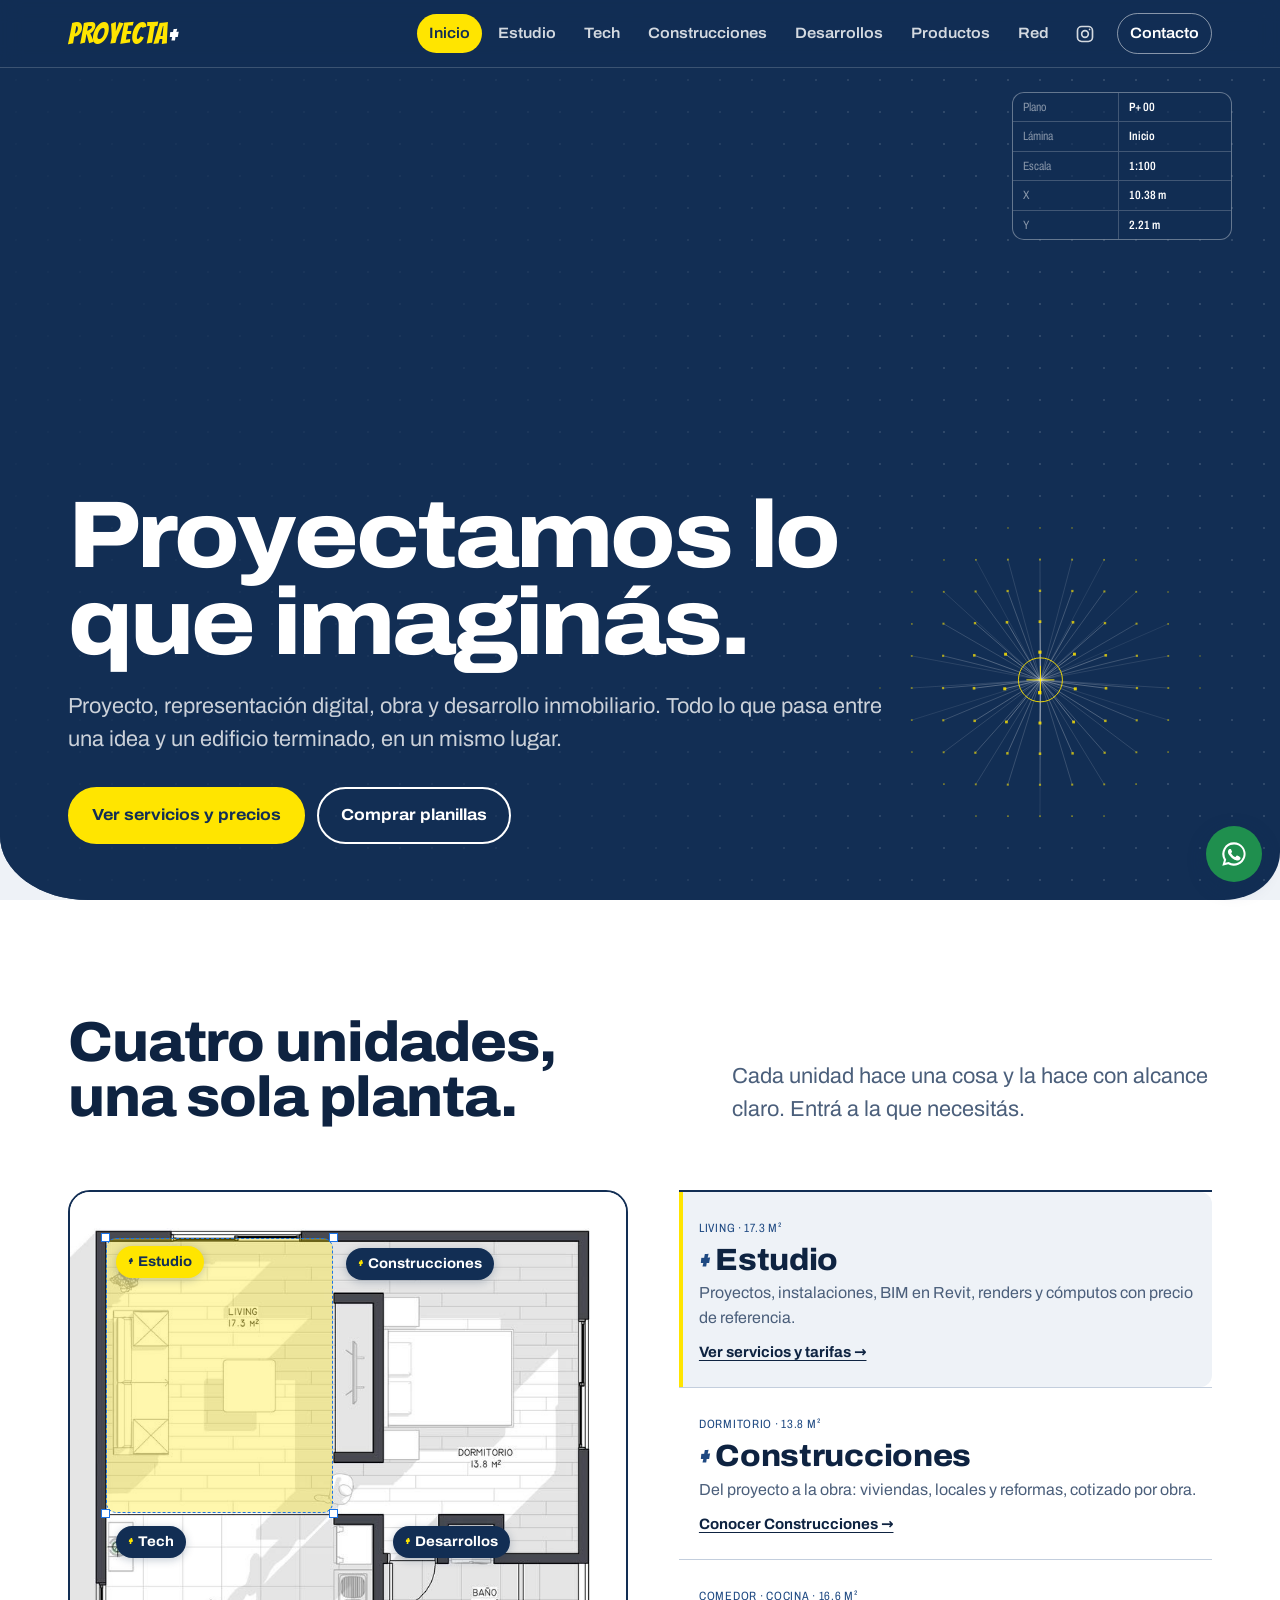
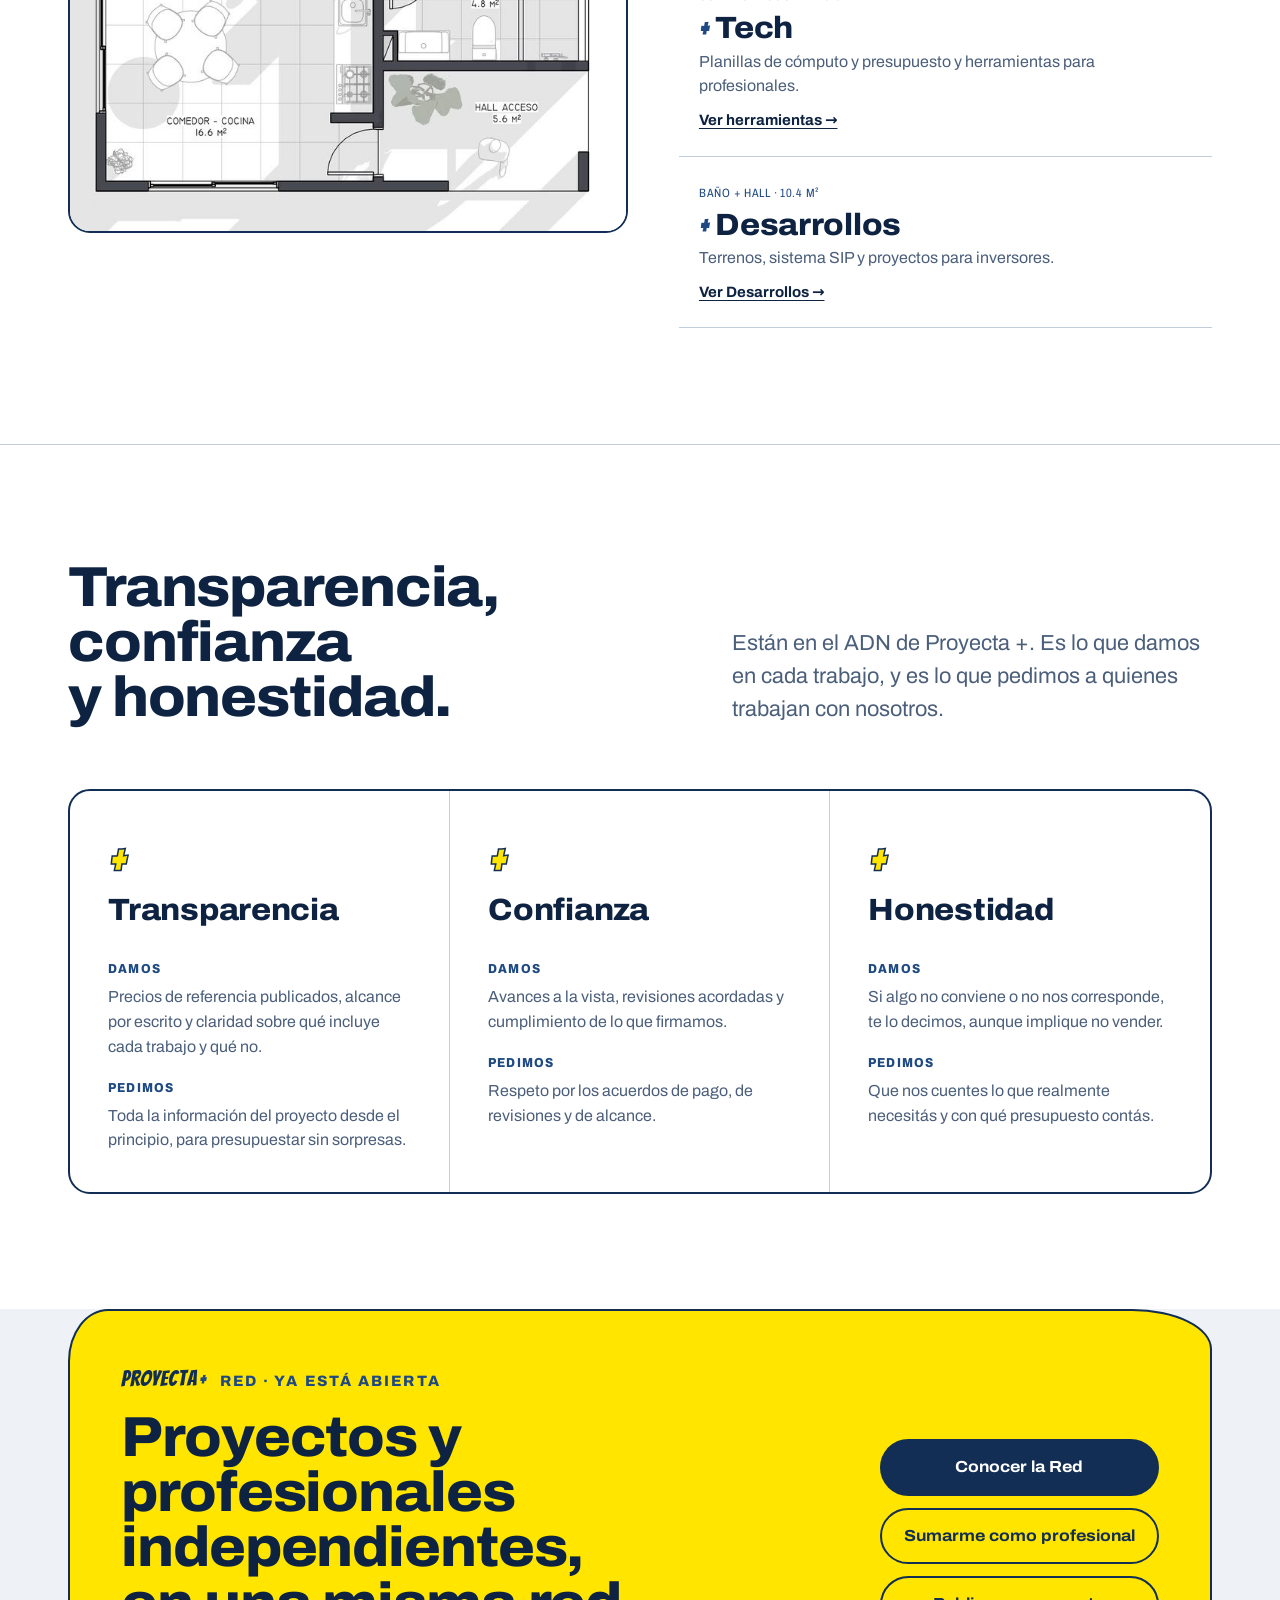
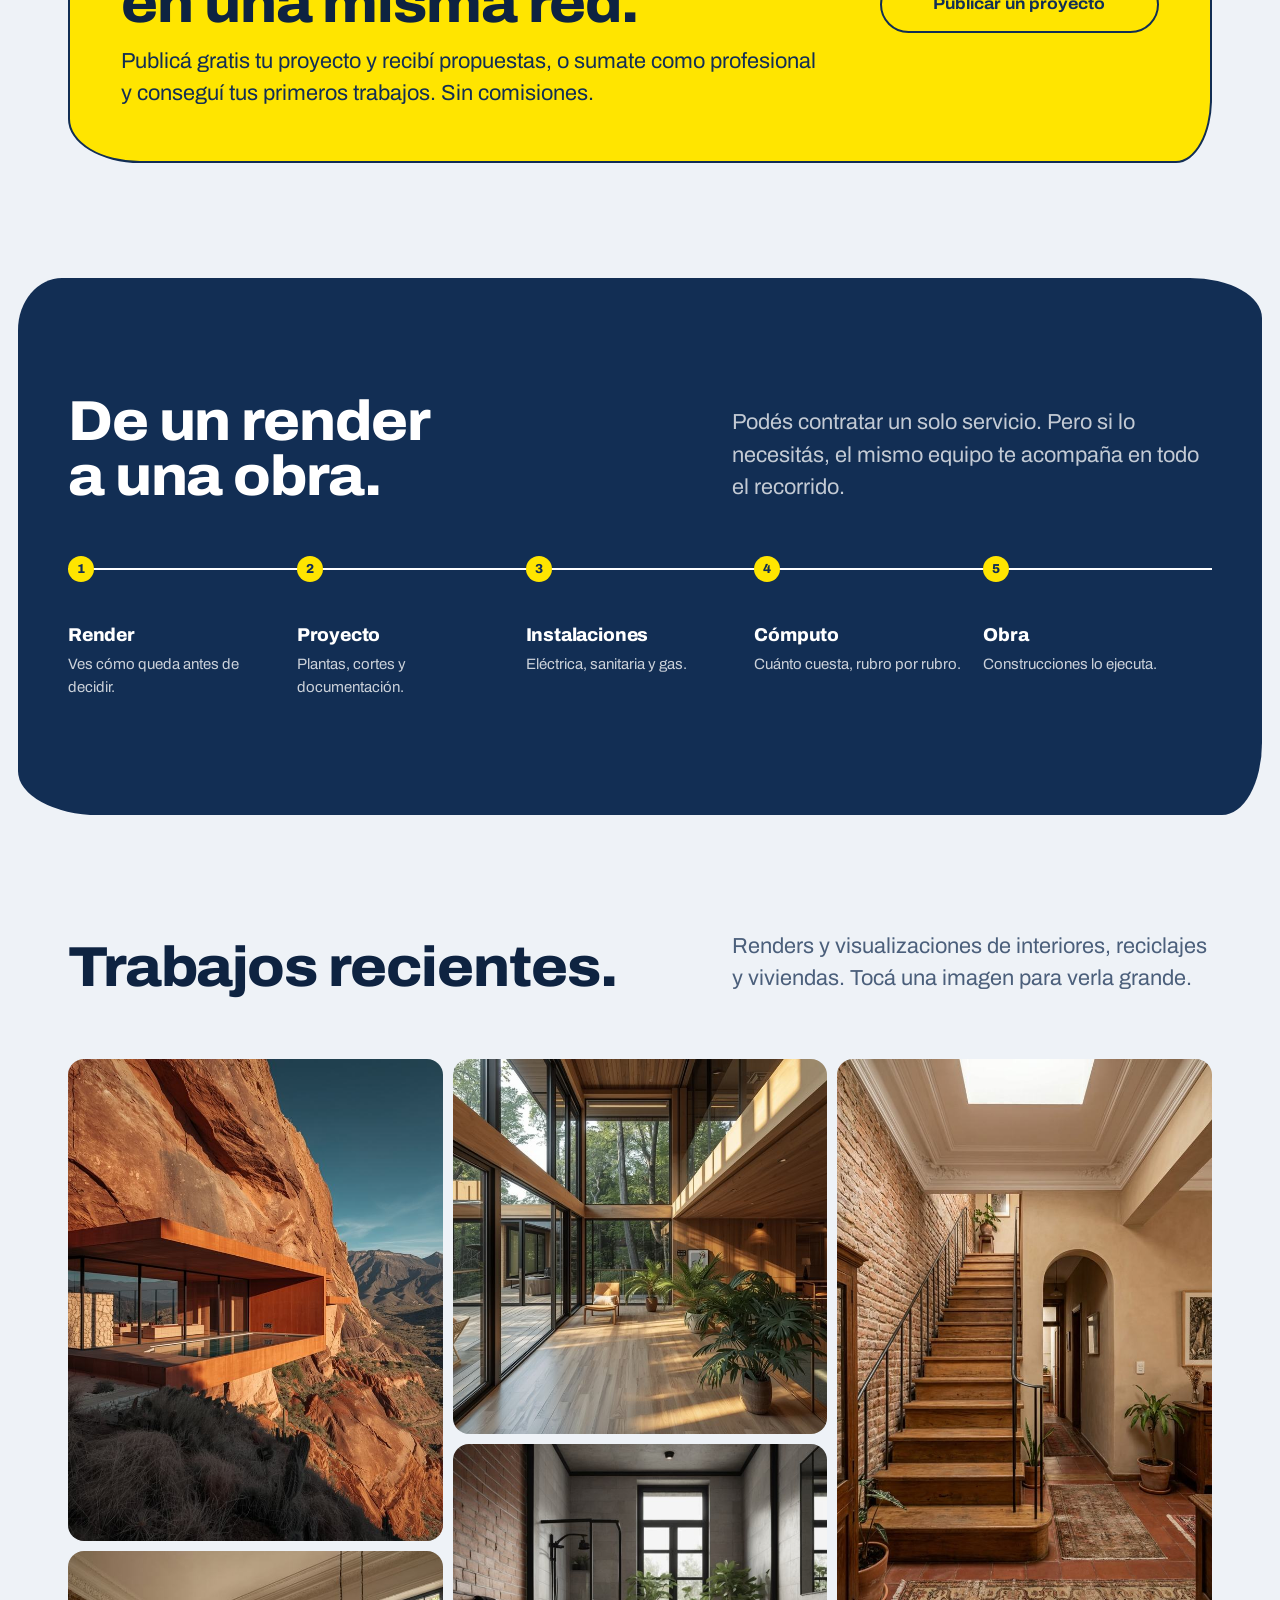
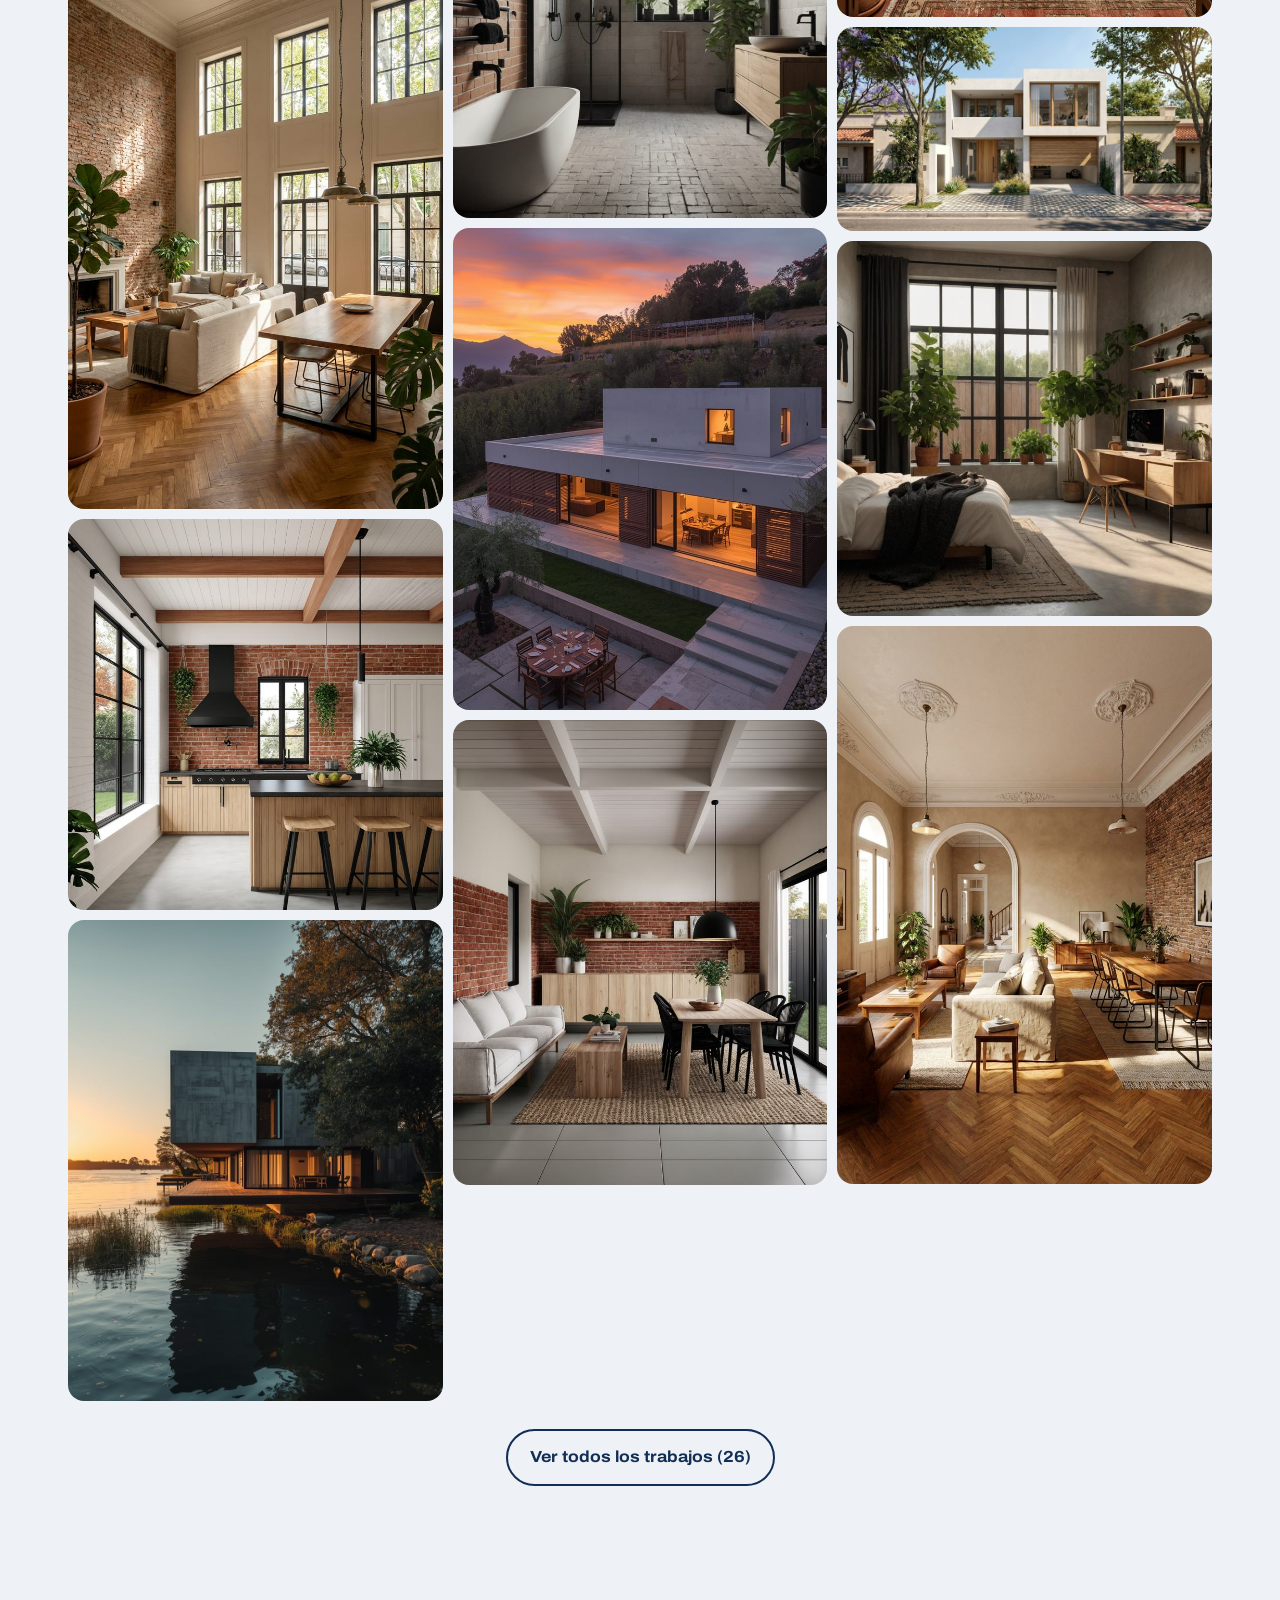
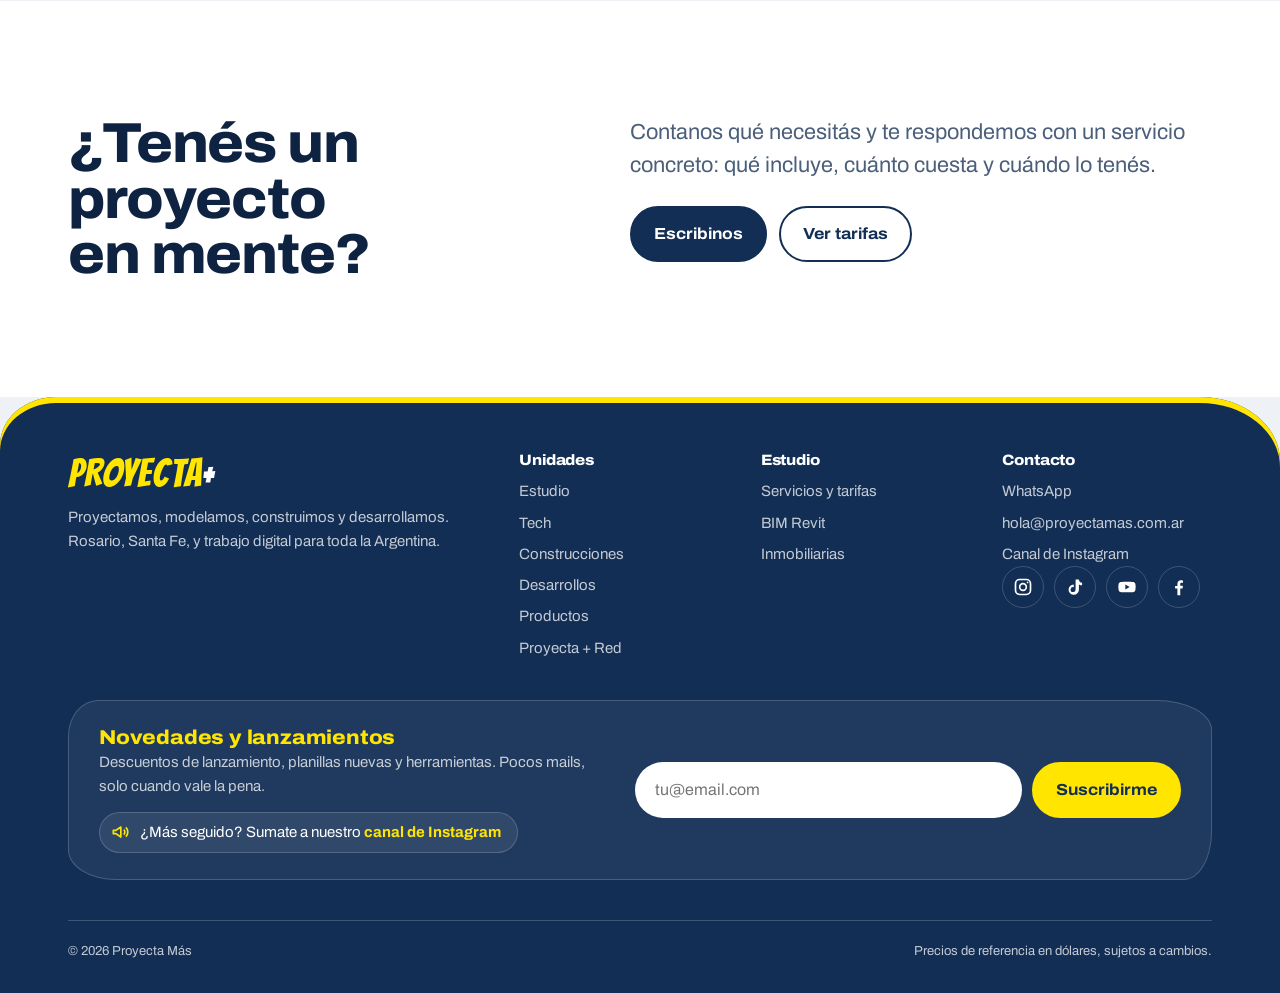
==== commit 1d42d3f8: "Red conectada a red.proyectamas.com.ar, todas las redes sociales y mejoras generales - Botones de la" ====
--- a/proyectamas/index.html
+++ b/proyectamas/index.html
@@ -8,12 +8,21 @@
   <meta name="theme-color" content="#122e54">
   <meta property="og:title" content="Proyecta Más · Proyectamos lo que imaginás">
   <meta property="og:description" content="Proyecto, BIM, renders, cómputos, obras y desarrollos inmobiliarios. Rosario y toda la Argentina.">
-  <meta property="og:image" content="assets/render_4.jpg">
+  <meta property="og:image" content="https://proyectamas.com.ar/assets/og.jpg">
+  <meta property="og:image:width" content="1200">
+  <meta property="og:image:height" content="630">
+  <meta property="og:url" content="https://proyectamas.com.ar/">
+  <meta property="og:type" content="website">
+  <meta property="og:site_name" content="Proyecta Más">
+  <meta property="og:locale" content="es_AR">
+  <meta name="twitter:card" content="summary_large_image">
+  <link rel="canonical" href="https://proyectamas.com.ar/">
   <link rel="icon" type="image/png" sizes="32x32" href="assets/icon/favicon-32.png">
   <link rel="icon" type="image/png" sizes="192x192" href="assets/icon/favicon-192.png">
   <link rel="apple-touch-icon" href="assets/icon/apple-touch-icon.png">
   <link rel="preload" href="assets/fonts/archivo-var.woff2" as="font" type="font/woff2" crossorigin>
   <link rel="stylesheet" href="css/site.css">
+  <script type="application/ld+json">{"@context": "https://schema.org", "@type": "ProfessionalService", "name": "Proyecta Más", "alternateName": "Proyecta +", "url": "https://proyectamas.com.ar", "logo": "https://proyectamas.com.ar/assets/icon/favicon-192.png", "image": "https://proyectamas.com.ar/assets/og.jpg", "email": "hola@proyectamas.com.ar", "telephone": "+54 9 342 510-4877", "address": {"@type": "PostalAddress", "addressLocality": "Rosario", "addressRegion": "Santa Fe", "addressCountry": "AR"}, "areaServed": "AR", "sameAs": ["https://instagram.com/_proyectamas_", "https://www.tiktok.com/@proyectamas", "https://www.youtube.com/channel/UCshNmW2Sm25api8msd9-daA", "https://www.facebook.com/profile.php?id=61575147253970", "https://red.proyectamas.com.ar"]}</script>
 </head>
 <body data-pagina="index">
   <a class="sr-only" href="#contenido">Saltar al contenido</a>
@@ -146,13 +155,14 @@
     <section class="sec red-teaser" aria-labelledby="h-red">
       <div class="wrap red-teaser-box">
         <div>
-          <p class="red-kicker red-kicker--dark"><span>PROYECTA</span><b>+</b> RED · Preinscripción abierta</p>
+          <p class="red-kicker red-kicker--dark"><span>PROYECTA</span><b>+</b> RED · Ya está abierta</p>
           <h2 class="d2" id="h-red">Proyectos y profesionales independientes, en una misma red.</h2>
           <p class="lead">Publicá gratis tu proyecto y recibí propuestas, o sumate como profesional y conseguí tus primeros trabajos. Sin comisiones.</p>
         </div>
         <div class="red-teaser-acc">
           <a class="btn btn--ink" href="red">Conocer la Red</a>
           <a class="btn btn--line" data-red="profesional" href="red#preinscripcion">Sumarme como profesional</a>
+          <a class="btn btn--line" data-red="publicar" href="red#preinscripcion">Publicar un proyecto</a>
         </div>
       </div>
     </section>
@@ -244,15 +254,21 @@
           <ul>
             <li><a href="https://wa.me/5493425104877" target="_blank" rel="noopener">WhatsApp</a></li>
             <li><a href="mailto:hola@proyectamas.com.ar">hola@proyectamas.com.ar</a></li>
-            <li><a href="https://instagram.com/_proyectamas_" target="_blank" rel="noopener">Instagram</a></li>
+            <li><a href="https://www.instagram.com/channel/0VwvzEe1BmXMm80S/" target="_blank" rel="noopener">Canal de Instagram</a></li>
           </ul>
+          <ul class="redes" aria-label="Redes sociales">
+              <li><a href="https://instagram.com/_proyectamas_" target="_blank" rel="noopener" aria-label="Instagram"><svg viewBox="0 0 24 24" width="20" height="20" fill="none" stroke="currentColor" stroke-width="2" aria-hidden="true"><rect x="3" y="3" width="18" height="18" rx="5"/><circle cx="12" cy="12" r="4"/><circle cx="17.5" cy="6.5" r="1" fill="currentColor" stroke="none"/></svg></a></li>
+              <li><a href="https://www.tiktok.com/@proyectamas" target="_blank" rel="noopener" aria-label="TikTok"><svg viewBox="0 0 24 24" width="20" height="20" fill="currentColor" aria-hidden="true"><path d="M16.6 3c.3 2.2 1.6 3.7 3.9 3.9v3.1a7.4 7.4 0 0 1-3.8-1.1v6.3A6.2 6.2 0 1 1 10.5 9v3.2a3 3 0 1 0 2.2 2.9V3z"/></svg></a></li>
+              <li><a href="https://www.youtube.com/channel/UCshNmW2Sm25api8msd9-daA" target="_blank" rel="noopener" aria-label="YouTube"><svg viewBox="0 0 24 24" width="20" height="20" fill="currentColor" aria-hidden="true"><path d="M22 8.2a3 3 0 0 0-2.1-2.1C18 5.6 12 5.6 12 5.6s-6 0-7.9.5A3 3 0 0 0 2 8.2 31 31 0 0 0 1.6 12a31 31 0 0 0 .4 3.8 3 3 0 0 0 2.1 2.1c1.9.5 7.9.5 7.9.5s6 0 7.9-.5a3 3 0 0 0 2.1-2.1 31 31 0 0 0 .4-3.8 31 31 0 0 0-.4-3.8zM10 15.1V8.9l5.2 3.1z"/></svg></a></li>
+              <li><a href="https://www.facebook.com/profile.php?id=61575147253970" target="_blank" rel="noopener" aria-label="Facebook"><svg viewBox="0 0 24 24" width="20" height="20" fill="currentColor" aria-hidden="true"><path d="M13.5 22v-8.2h2.8l.4-3.2h-3.2V8.5c0-.9.3-1.6 1.6-1.6h1.7V4.1a23 23 0 0 0-2.5-.1c-2.5 0-4.2 1.5-4.2 4.3v2.4H7.3v3.2h2.8V22z"/></svg></a></li>
+            </ul>
         </div>
       </div>
       <form class="suscribir suscribir--pie" action="/api/suscribir" method="post" data-suscribir>
         <div class="suscribir-txt">
           <h4>Novedades y lanzamientos</h4>
           <p>Descuentos de lanzamiento, planillas nuevas y herramientas. Pocos mails, solo cuando vale la pena.</p>
-          <a class="suscribir-ig" href="https://instagram.com/_proyectamas_" target="_blank" rel="noopener"><svg viewBox="0 0 24 24" width="20" height="20" fill="none" stroke="currentColor" stroke-width="2" aria-hidden="true"><rect x="3" y="3" width="18" height="18" rx="5"/><circle cx="12" cy="12" r="4"/><circle cx="17.5" cy="6.5" r="1" fill="currentColor" stroke="none"/></svg><span>¿Más seguido? Seguinos en Instagram <b>@_proyectamas_</b></span></a>
+          <a class="suscribir-ig" href="https://www.instagram.com/channel/0VwvzEe1BmXMm80S/" target="_blank" rel="noopener"><svg viewBox="0 0 24 24" width="20" height="20" fill="none" stroke="currentColor" stroke-width="2" stroke-linejoin="round" aria-hidden="true"><path d="M4 10v4h3l6 4V6L7 10z"/><path d="M16.5 9a4 4 0 0 1 0 6M19 6.5a7.5 7.5 0 0 1 0 11"/></svg><span>¿Más seguido? Sumate a nuestro <b>canal de Instagram</b></span></a>
         </div>
         <div class="suscribir-campos">
           <input type="hidden" name="origen" value="pie">
--- a/proyectamas/css/site.css
+++ b/proyectamas/css/site.css
@@ -654,3 +654,13 @@
 .suscribir-ig:hover { background: var(--yellow); color: var(--ink); }
 .suscribir-ig:hover svg, .suscribir-ig:hover b { color: var(--ink); }
 .btn--ig { display: inline-flex; align-items: center; gap: 8px; }
+.redes { list-style: none; display: flex; gap: 10px; flex-wrap: wrap; margin: 16px 0 0; padding: 0; }
+.redes a { display: grid; place-items: center; width: 42px; height: 42px; border-radius: 50%; border: 1px solid var(--line-dark); color: #fff; transition: background .2s, color .2s, transform .2s; }
+.redes a:hover { background: var(--yellow); color: var(--ink); transform: translateY(-2px); }
+.red-online { display: flex; align-items: center; gap: 10px; flex-wrap: wrap; margin: 22px 0 0; font-size: 15px; color: rgba(255,255,255,.85); }
+.red-online span { width: 10px; height: 10px; border-radius: 50%; background: #3ddc84; box-shadow: 0 0 0 0 rgba(61,220,132,.6); animation: latido 2s infinite; }
+.red-online a { color: var(--yellow); font-weight: 700; }
+@keyframes latido { 70% { box-shadow: 0 0 0 10px rgba(61,220,132,0); } 100% { box-shadow: 0 0 0 0 rgba(61,220,132,0); } }
+@media (prefers-reduced-motion: reduce) { .red-online span { animation: none; } }
+.site-footer ul.redes { display: flex; flex-direction: row; gap: 10px; flex-wrap: wrap; }
+.site-footer ul.redes li { margin: 0; padding: 0; }
